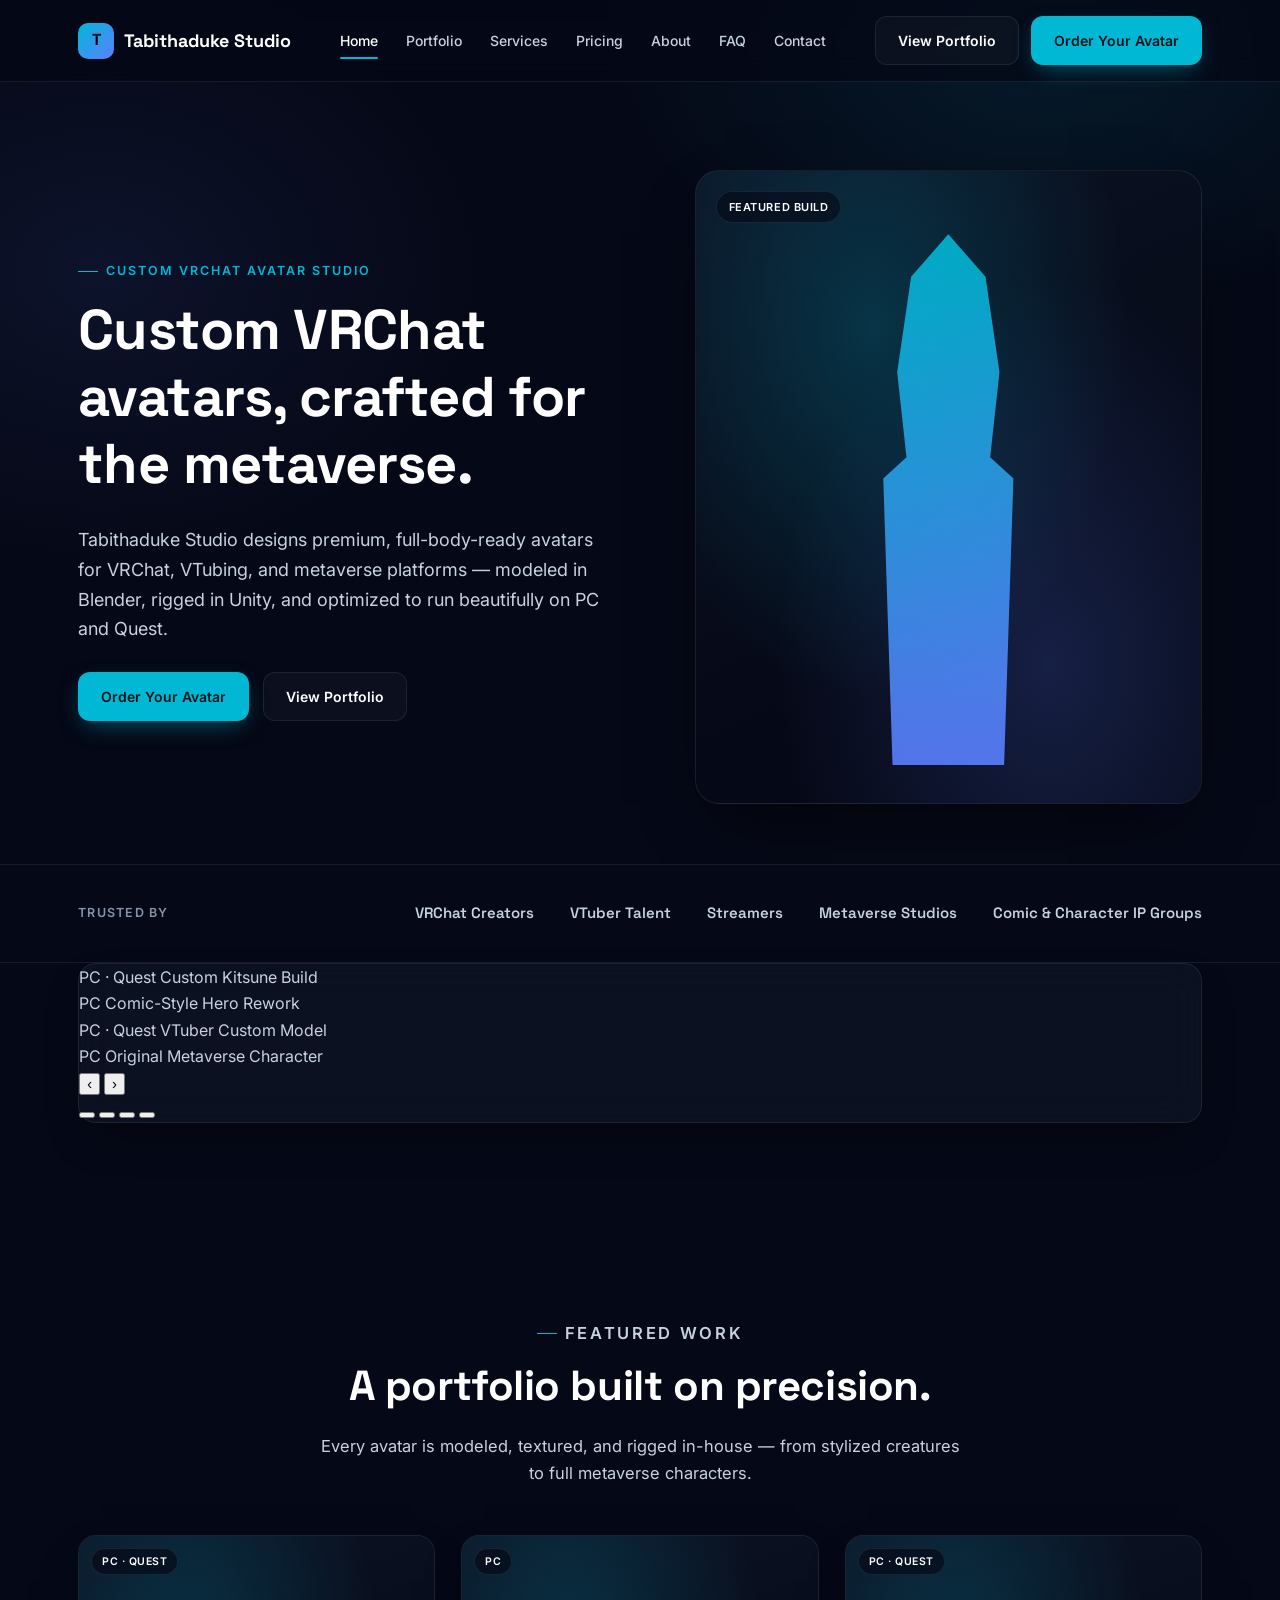
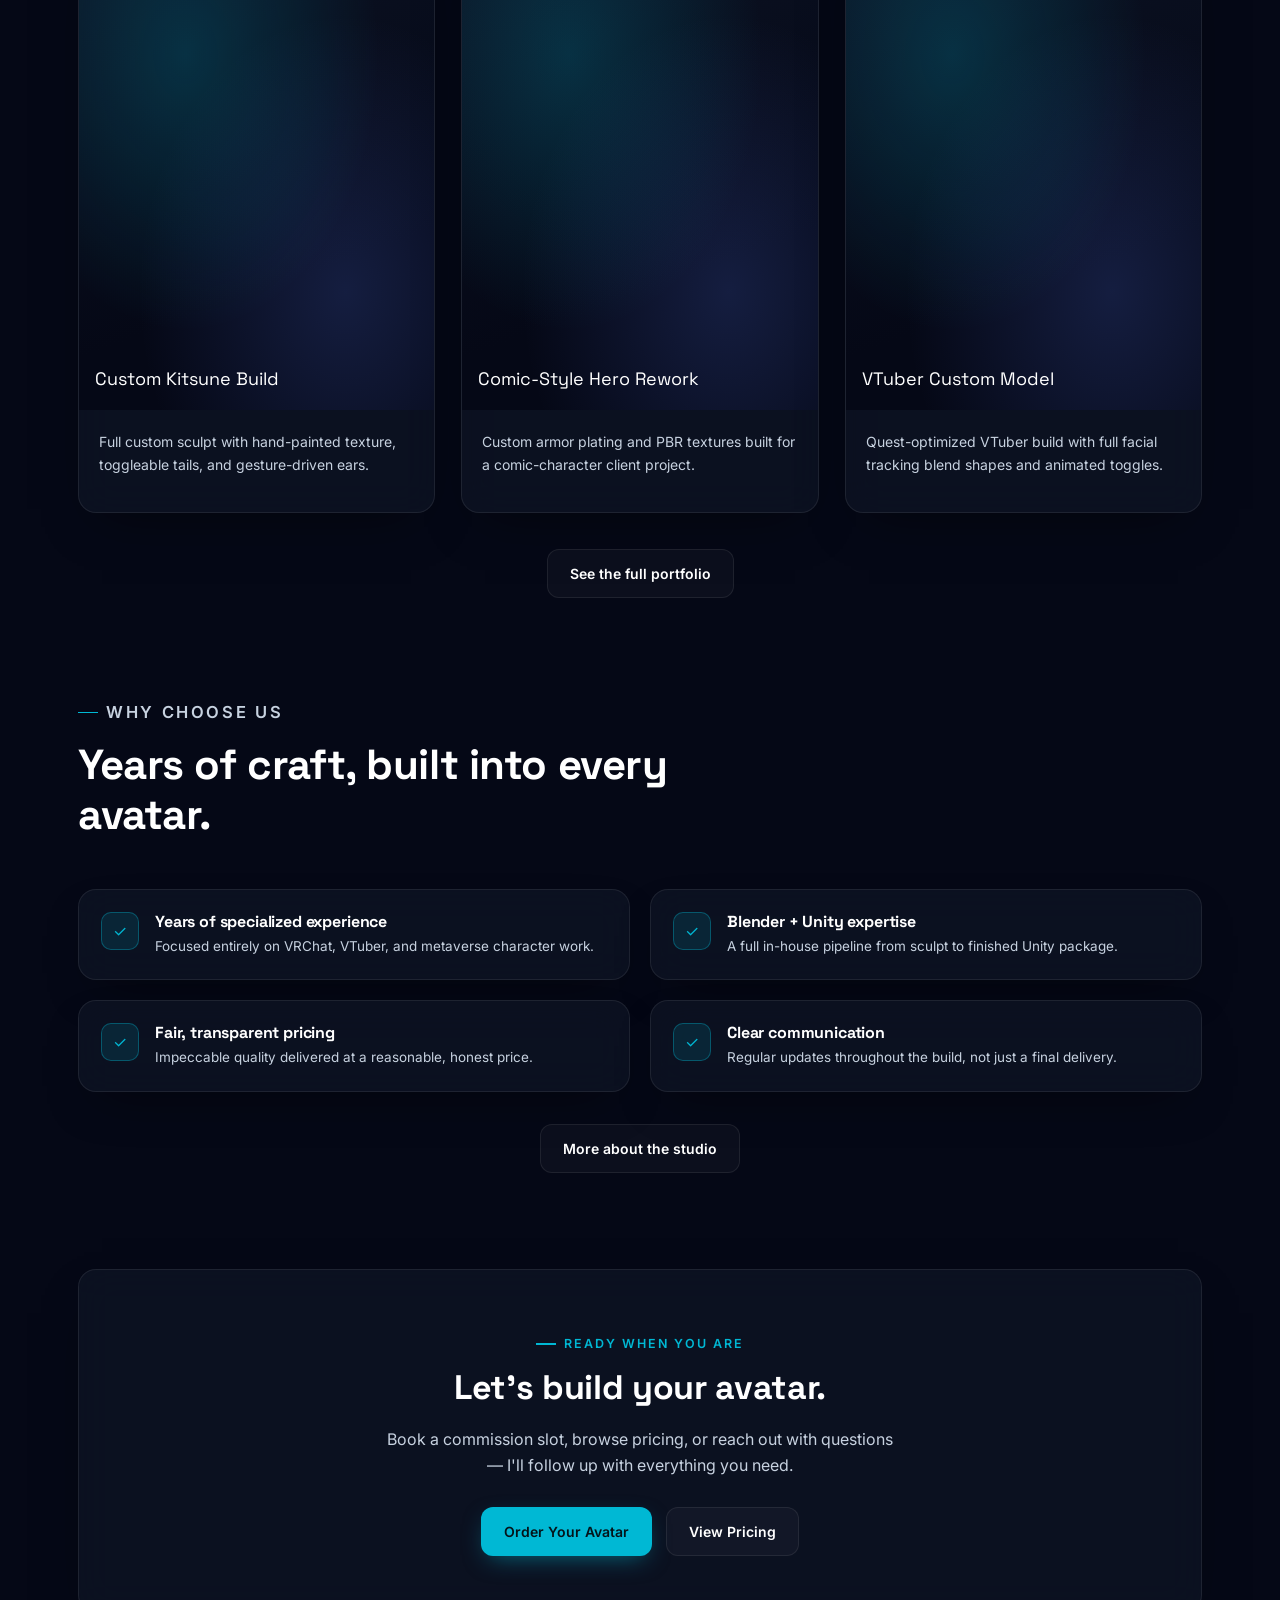
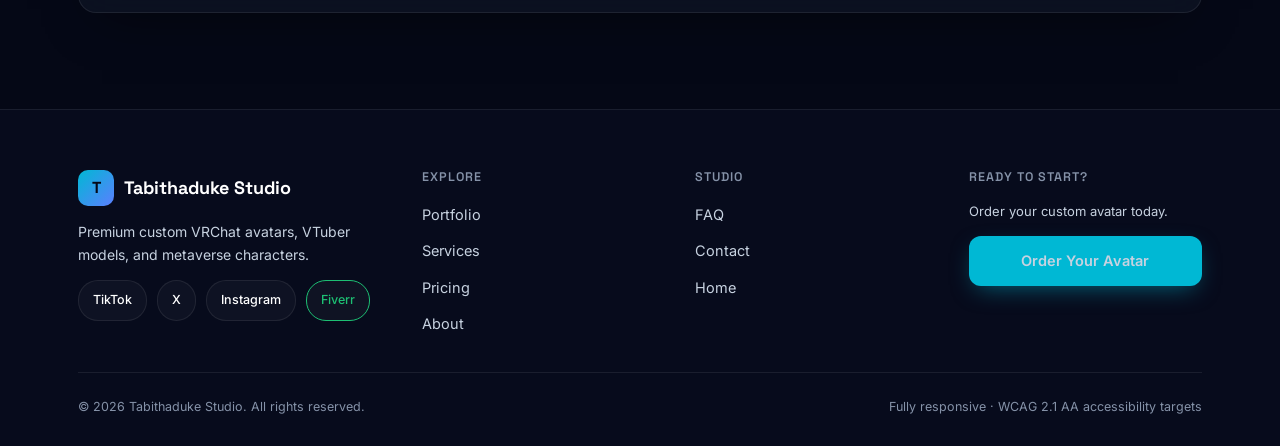
==== tabithaduke-studio/index.html @ b84f0de4 "Initial commit" ====
<!DOCTYPE html>
<html lang="en">
<head>
<meta charset="UTF-8">
<meta name="viewport" content="width=device-width, initial-scale=1.0">
<title>Tabithaduke Studio — Custom VRChat Avatar Design</title>
<meta name="description" content="Tabithaduke Studio designs premium custom VRChat avatars, VTuber models, and metaverse characters — modeled in Blender, rigged in Unity.">
<link rel="canonical" href="https://tabithaduke.example/index.html">
<meta property="og:title" content="Tabithaduke Studio — Custom VRChat Avatar Design">
<meta property="og:description" content="Premium custom VRChat avatars, VTuber models, and metaverse characters.">
<meta property="og:type" content="website">
<meta name="twitter:card" content="summary_large_image">

<link rel="icon" type="image/svg+xml" href="assets/favicon.svg">

<link rel="preconnect" href="https://fonts.googleapis.com">
<link rel="preconnect" href="https://fonts.gstatic.com" crossorigin>
<link href="https://fonts.googleapis.com/css2?family=Space+Grotesk:wght@500;600;700&family=Inter:wght@400;500;600;700&display=swap" rel="stylesheet">

<link rel="stylesheet" href="css/style.css">

<script type="application/ld+json">
{
  "@context": "https://schema.org",
  "@type": "Organization",
  "name": "Tabithaduke Studio",
  "description": "Premium custom VRChat avatar, VTuber, and metaverse character design studio.",
  "sameAs": [
    "https://www.tiktok.com/@duketabintha_vr",
    "https://www.x.com/@kayblisspro451",
    "https://www.instagram.com/@kaydkeira",
    "https://www.fiverr.com/maltindazee"
  ]
}
</script>
</head>
<body>

<a href="#main" class="skip-link">Skip to content</a>

<header class="site">
  <div class="nav-wrap">
    <a href="index.html" class="brand">
      <span class="logo-mark" aria-hidden="true">T</span>
      <span class="wordmark">Tabithaduke Studio</span>
    </a>
    <nav class="primary" aria-label="Primary" id="primaryNav">
      <a href="index.html" aria-current="page">Home</a>
      <a href="portfolio.html">Portfolio</a>
      <a href="services.html">Services</a>
      <a href="pricing.html">Pricing</a>
      <a href="about.html">About</a>
      <a href="faq.html">FAQ</a>
      <a href="contact.html">Contact</a>
    </nav>
    <div class="nav-right">
      <a class="btn btn-outline" href="portfolio.html">View Portfolio</a>
      <a class="btn btn-primary" href="contact.html">Order Your Avatar</a>
      <button class="menu-toggle" id="menuToggle" aria-label="Open menu" aria-expanded="false" aria-controls="primaryNav">☰</button>
    </div>
  </div>
</header>

<main id="main">

  <!-- ============ HERO ============ -->
  <section class="hero">
    <div class="container hero-grid">
      <div>
        <p class="eyebrow">Custom VRChat Avatar Studio</p>
        <h1>Custom VRChat avatars, crafted for the metaverse.</h1>
        <p class="lede">Tabithaduke Studio designs premium, full-body-ready avatars for VRChat, VTubing, and metaverse platforms — modeled in Blender, rigged in Unity, and optimized to run beautifully on PC and Quest.</p>
        <div class="hero-actions">
          <a class="btn btn-primary" href="contact.html">Order Your Avatar</a>
          <a class="btn btn-outline" href="portfolio.html">View Portfolio</a>
        </div>
      </div>
      <div class="showcase">
        <div class="showcase-card">
          <span class="showcase-badge">Featured Build</span>
          <div class="avatar-silhouette"></div>
        </div>
      </div>
    </div>
  </section>

  <!-- ============ TRUSTED BY ============ -->
  <section class="trusted">
    <div class="container trusted-inner">
      <span class="trusted-label">Trusted by</span>
      <div class="trusted-items">
        <span class="trusted-item">VRChat Creators</span>
        <span class="trusted-item">VTuber Talent</span>
        <span class="trusted-item">Streamers</span>
        <span class="trusted-item">Metaverse Studios</span>
        <span class="trusted-item">Comic &amp; Character IP Groups</span>
      </div>
    </div>
  </section>

  <!-- ============ AVATAR SHOWCASE CAROUSEL ============ -->
  <!-- Replace each .banner-visual's inner content (or set a background-image via CSS)
       with your real avatar renders. Add/remove slides in groups of: one .banner-slide
       + one matching dot button, and update data-total-slides accordingly. -->
  <section class="section no-top">
    <div class="container">
      <div class="banner-carousel glass" id="heroCarousel" data-total-slides="4" aria-roledescription="carousel" aria-label="Avatar showcase" tabindex="0">
        <div class="banner-track" id="carouselTrack">
          <div class="banner-slide is-active" data-slide="0">
            <div class="banner-visual">
              <span class="banner-silhouette s1"></span>
              <span class="tag banner-tag">PC · Quest</span>
              <span class="name banner-caption">Custom Kitsune Build</span>
            </div>
          </div>
          <div class="banner-slide" data-slide="1">
            <div class="banner-visual">
              <span class="banner-silhouette s2"></span>
              <span class="tag banner-tag">PC</span>
              <span class="name banner-caption">Comic-Style Hero Rework</span>
            </div>
          </div>
          <div class="banner-slide" data-slide="2">
            <div class="banner-visual">
              <span class="banner-silhouette s3"></span>
              <span class="tag banner-tag">PC · Quest</span>
              <span class="name banner-caption">VTuber Custom Model</span>
            </div>
          </div>
          <div class="banner-slide" data-slide="3">
            <div class="banner-visual">
              <span class="banner-silhouette s4"></span>
              <span class="tag banner-tag">PC</span>
              <span class="name banner-caption">Original Metaverse Character</span>
            </div>
          </div>
        </div>
        <button class="carousel-arrow prev" id="carouselPrev" type="button" aria-label="Previous avatar">‹</button>
        <button class="carousel-arrow next" id="carouselNext" type="button" aria-label="Next avatar">›</button>
        <div class="carousel-dots" id="carouselDots" role="tablist" aria-label="Choose a slide to view">
          <button class="carousel-dot is-active" role="tab" aria-selected="true" aria-label="Slide 1" data-goto="0" type="button"></button>
          <button class="carousel-dot" role="tab" aria-selected="false" aria-label="Slide 2" data-goto="1" type="button"></button>
          <button class="carousel-dot" role="tab" aria-selected="false" aria-label="Slide 3" data-goto="2" type="button"></button>
          <button class="carousel-dot" role="tab" aria-selected="false" aria-label="Slide 4" data-goto="3" type="button"></button>
        </div>
      </div>
    </div>
  </section>

  <!-- ============ PORTFOLIO PREVIEW ============ -->
  <section class="section" id="portfolio-preview">
    <div class="container">
      <div class="section-head">
        <p class="eyebrow center">Featured Work</p>
        <h2>A portfolio built on precision.</h2>
        <p>Every avatar is modeled, textured, and rigged in-house — from stylized creatures to full metaverse characters.</p>
      </div>
      <div class="grid-3">
        <article class="avatar-card glass">
          <div class="avatar-cover"><span class="tag">PC · Quest</span><span class="name">Custom Kitsune Build</span></div>
          <div class="avatar-body">
            <p>Full custom sculpt with hand-painted texture, toggleable tails, and gesture-driven ears.</p>
          </div>
        </article>
        <article class="avatar-card glass">
          <div class="avatar-cover"><span class="tag">PC</span><span class="name">Comic-Style Hero Rework</span></div>
          <div class="avatar-body">
            <p>Custom armor plating and PBR textures built for a comic-character client project.</p>
          </div>
        </article>
        <article class="avatar-card glass">
          <div class="avatar-cover"><span class="tag">PC · Quest</span><span class="name">VTuber Custom Model</span></div>
          <div class="avatar-body">
            <p>Quest-optimized VTuber build with full facial tracking blend shapes and animated toggles.</p>
          </div>
        </article>
      </div>
      <div style="text-align:center;margin-top:36px">
        <a class="btn btn-outline" href="portfolio.html">See the full portfolio</a>
      </div>
    </div>
  </section>

  <!-- ============ WHY CHOOSE US (summary) ============ -->
  <section class="section no-top">
    <div class="container">
      <div class="section-head left">
        <p class="eyebrow">Why Choose Us</p>
        <h2>Years of craft, built into every avatar.</h2>
      </div>
      <div class="why-grid">
        <div class="why-item glass"><div class="why-icon">✓</div><div><h4>Years of specialized experience</h4><p>Focused entirely on VRChat, VTuber, and metaverse character work.</p></div></div>
        <div class="why-item glass"><div class="why-icon">✓</div><div><h4>Blender + Unity expertise</h4><p>A full in-house pipeline from sculpt to finished Unity package.</p></div></div>
        <div class="why-item glass"><div class="why-icon">✓</div><div><h4>Fair, transparent pricing</h4><p>Impeccable quality delivered at a reasonable, honest price.</p></div></div>
        <div class="why-item glass"><div class="why-icon">✓</div><div><h4>Clear communication</h4><p>Regular updates throughout the build, not just a final delivery.</p></div></div>
      </div>
      <div style="text-align:center;margin-top:32px">
        <a class="btn btn-outline" href="about.html">More about the studio</a>
      </div>
    </div>
  </section>

  <!-- ============ CTA BANNER ============ -->
  <section class="section no-top">
    <div class="container">
      <div class="glass cta-banner">
        <p class="eyebrow center">Ready When You Are</p>
        <h2>Let's build your avatar.</h2>
        <p style="max-width:52ch;margin:0 auto 24px">Book a commission slot, browse pricing, or reach out with questions — I'll follow up with everything you need.</p>
        <div class="hero-actions">
          <a class="btn btn-primary" href="contact.html">Order Your Avatar</a>
          <a class="btn btn-outline" href="pricing.html">View Pricing</a>
        </div>
      </div>
    </div>
  </section>

</main>

<!-- ============ FOOTER ============ -->
<footer class="site">
  <div class="container">
    <div class="footer-grid">
      <div>
        <div class="brand footer-brand">
          <span class="logo-mark" aria-hidden="true">T</span>
          <span class="wordmark">Tabithaduke Studio</span>
        </div>
        <p class="footer-desc">Premium custom VRChat avatars, VTuber models, and metaverse characters.</p>
        <div class="social-row" aria-label="Social media and platforms">
          <a href="https://www.tiktok.com/@duketabintha_vr" target="_blank" rel="noopener">TikTok</a>
          <a href="https://www.x.com/@kayblisspro451" target="_blank" rel="noopener">X</a>
          <a href="https://www.instagram.com/@kaydkeira" target="_blank" rel="noopener">Instagram</a>
          <a href="https://www.fiverr.com/maltindazee" target="_blank" rel="noopener" class="fiverr-link">Fiverr</a>
        </div>
      </div>
      <div>
        <h4>Explore</h4>
        <ul>
          <li><a href="portfolio.html">Portfolio</a></li>
          <li><a href="services.html">Services</a></li>
          <li><a href="pricing.html">Pricing</a></li>
          <li><a href="about.html">About</a></li>
        </ul>
      </div>
      <div>
        <h4>Studio</h4>
        <ul>
          <li><a href="faq.html">FAQ</a></li>
          <li><a href="contact.html">Contact</a></li>
          <li><a href="index.html">Home</a></li>
        </ul>
      </div>
      <div>
        <h4>Ready to start?</h4>
        <p class="footer-cta-desc">Order your custom avatar today.</p>
        <a class="btn btn-primary btn-block" href="contact.html">Order Your Avatar</a>
      </div>
    </div>
    <div class="footer-bottom">
      <span>© 2026 Tabithaduke Studio. All rights reserved.</span>
      <span>Fully responsive · WCAG 2.1 AA accessibility targets</span>
    </div>
  </div>
</footer>

<script src="js/main.js" defer></script>
</body>
</html>
---- tabithaduke-studio/css/style.css ----
/* ============================================================
   TABITHADUKE STUDIO — SHARED STYLESHEET
   Loaded by every page: index.html, portfolio.html, services.html,
   pricing.html, about.html, faq.html, contact.html
   ------------------------------------------------------------
   Token system
   Color:  bg #050816 · card #111827 · white #FFFFFF · text2 #C7D2E0
           accent (cyan) #00B8D4 · accent2 (electric blue) #5B7FFF
   Type:   display = Space Grotesk · body = Inter
   Signature: subtle glassmorphism cards + soft dual-tone glow
   ============================================================ */

/* ---------- 1. Reset ---------- */
*, *::before, *::after { box-sizing: border-box; }
html { scroll-behavior: smooth; }
body { margin: 0; }
img, svg { max-width: 100%; display: block; }
a { color: inherit; text-decoration: none; }
button { font-family: inherit; cursor: pointer; }
ul { margin: 0; }

/* ---------- 2. Design tokens ---------- */
:root {
  --bg: #050816;
  --bg-soft: #070B1C;
  --card: #111827;
  --card-brd: rgba(255, 255, 255, 0.08);
  --white: #FFFFFF;
  --text2: #C7D2E0;
  --muted: #8592A8;
  --accent: #00B8D4;
  --accent2: #5B7FFF;
  --radius: 18px;
  --font-display: 'Space Grotesk', sans-serif;
  --font-body: 'Inter', sans-serif;
  --max: 1180px;
}

/* ---------- 3. Base typography ---------- */
body {
  background: var(--bg);
  color: var(--text2);
  font-family: var(--font-body);
  font-size: 16px;
  line-height: 1.65;
  -webkit-font-smoothing: antialiased;
  background-image:
    radial-gradient(700px 420px at 82% 6%, rgba(0, 184, 212, 0.10), transparent 65%),
    radial-gradient(600px 460px at 8% 30%, rgba(91, 127, 255, 0.09), transparent 65%);
  background-attachment: fixed;
}

h1, h2, h3, h4 {
  font-family: var(--font-display);
  font-weight: 700;
  color: var(--white);
  margin: 0 0 0.5em;
  line-height: 1.2;
  letter-spacing: -0.01em;
}

p { margin: 0 0 1em; color: var(--text2); }

.container { max-width: var(--max); margin: 0 auto; padding: 0 28px; }
.container.narrow { max-width: 820px; }

.eyebrow {
  font-family: var(--font-body);
  font-size: 12.5px;
  font-weight: 600;
  letter-spacing: 0.16em;
  text-transform: uppercase;
  color: var(--accent);
  display: inline-flex;
  align-items: center;
  gap: 8px;
  margin-bottom: 14px;
}
.eyebrow::before { content: ""; width: 20px; height: 1.5px; background: var(--accent); }
.eyebrow.center { justify-content: center; }

/* ---------- 4. Accessibility helpers ---------- */
.skip-link {
  position: absolute; left: -9999px; top: 0;
  background: var(--accent); color: var(--bg);
  padding: 10px 16px; z-index: 999; font-size: 14px; font-weight: 600;
}
.skip-link:focus { left: 12px; top: 12px; }
a:focus-visible, button:focus-visible, input:focus-visible,
textarea:focus-visible, select:focus-visible {
  outline: 2px solid var(--accent); outline-offset: 3px;
}

/* ---------- 5. Glass card base (signature element) ---------- */
.glass {
  background: rgba(17, 24, 39, 0.62);
  backdrop-filter: blur(18px);
  -webkit-backdrop-filter: blur(18px);
  border: 1px solid var(--card-brd);
  border-radius: var(--radius);
  box-shadow: 0 20px 50px -24px rgba(0, 0, 0, 0.6);
}

/* ---------- 6. Header / navigation ---------- */
header.site {
  position: sticky; top: 0; z-index: 100;
  background: rgba(5, 8, 22, 0.72);
  backdrop-filter: blur(14px);
  border-bottom: 1px solid var(--card-brd);
}
.nav-wrap {
  display: flex; align-items: center; justify-content: space-between;
  padding: 16px 28px; max-width: var(--max); margin: 0 auto; gap: 20px;
}
.brand { display: flex; align-items: center; gap: 10px; }
.logo-mark {
  width: 36px; height: 36px; border-radius: 10px;
  background: linear-gradient(135deg, var(--accent), var(--accent2));
  display: flex; align-items: center; justify-content: center;
  font-family: var(--font-display); font-weight: 700; color: var(--bg);
  flex-shrink: 0;
}
/* Replace .logo-mark contents with <img src="assets/logo.png" alt="Tabithaduke Studio logo">
   once your final logo file is ready. */
.wordmark {
  font-family: var(--font-display); font-size: 18px; font-weight: 700;
  color: var(--white); white-space: nowrap;
}
nav.primary { display: flex; align-items: center; gap: 4px; }
nav.primary a {
  font-size: 14px; font-weight: 500; color: var(--text2);
  padding: 9px 12px; border-radius: 8px; transition: color 0.15s ease;
  position: relative;
}
nav.primary a:hover { color: var(--white); }
nav.primary a[aria-current="page"] { color: var(--white); }
nav.primary a[aria-current="page"]::after {
  content: ""; position: absolute; left: 12px; right: 12px; bottom: 2px;
  height: 2px; background: var(--accent); border-radius: 2px;
}
.nav-right { display: flex; align-items: center; gap: 12px; }

/* ---------- 7. Buttons ---------- */
.btn {
  display: inline-flex; align-items: center; justify-content: center; gap: 8px;
  font-size: 14px; font-weight: 600; padding: 12px 22px; border-radius: 12px;
  border: 1px solid transparent;
  transition: transform 0.15s ease, background 0.2s ease, box-shadow 0.2s ease;
  white-space: nowrap;
}
.btn:hover { transform: translateY(-1px); }
.btn-block { width: 100%; }
.btn-primary { background: var(--accent); color: #04141A; box-shadow: 0 8px 24px -8px rgba(0, 184, 212, 0.55); }
.btn-primary:hover { background: var(--accent2); box-shadow: 0 8px 26px -6px rgba(91, 127, 255, 0.6); }
.btn-outline { border-color: var(--card-brd); color: var(--white); background: rgba(255, 255, 255, 0.03); }
.btn-outline:hover { border-color: var(--accent); color: var(--accent); }
.btn-fiverr { background: #1DBF73; color: #04120B; font-weight: 700; }
.btn-fiverr:hover { opacity: 0.9; }
.menu-toggle {
  display: none; background: rgba(255, 255, 255, 0.04); border: 1px solid var(--card-brd);
  padding: 9px 12px; border-radius: 10px; color: var(--white);
}

/* ---------- 8. Hero (home page only) ---------- */
.hero { padding: 88px 0 60px; position: relative; overflow: hidden; }
.hero-grid { display: grid; grid-template-columns: 1.05fr 0.95fr; gap: 56px; align-items: center; }
.hero h1 { font-size: clamp(34px, 4.6vw, 56px); }
.hero .lede { font-size: 18px; color: var(--text2); max-width: 48ch; }
.hero-actions { display: flex; gap: 14px; margin-top: 28px; flex-wrap: wrap; }

.showcase { position: relative; aspect-ratio: 4 / 5; border-radius: 24px; }
.showcase::before {
  content: ""; position: absolute; inset: -40px; z-index: 0;
  background:
    radial-gradient(closest-side, rgba(0, 184, 212, 0.28), transparent 70%),
    radial-gradient(closest-side at 70% 80%, rgba(91, 127, 255, 0.26), transparent 70%);
  filter: blur(6px);
}
.showcase-card {
  position: relative; z-index: 1; height: 100%; border-radius: 24px; overflow: hidden;
  background: linear-gradient(155deg, #0C1324, #050816 70%);
  border: 1px solid var(--card-brd); box-shadow: 0 30px 70px -30px rgba(0, 0, 0, 0.7);
}
.showcase-card::after {
  content: ""; position: absolute; inset: 0;
  background:
    radial-gradient(ellipse at 35% 25%, rgba(0, 184, 212, 0.22), transparent 55%),
    radial-gradient(ellipse at 70% 78%, rgba(91, 127, 255, 0.2), transparent 55%);
}
.avatar-silhouette {
  position: absolute; left: 50%; bottom: 6%; top: 10%; width: 46%; transform: translateX(-50%);
  background: linear-gradient(180deg, var(--accent), var(--accent2));
  clip-path: polygon(50% 0%, 66% 8%, 72% 26%, 68% 42%, 78% 46%, 74% 100%, 26% 100%, 22% 46%, 32% 42%, 28% 26%, 34% 8%);
  opacity: 0.9;
}
.showcase-badge {
  position: absolute; top: 20px; left: 20px; z-index: 2;
  font-size: 11px; font-weight: 600; letter-spacing: 0.05em; text-transform: uppercase;
  color: var(--white); background: rgba(5, 8, 22, 0.6); border: 1px solid var(--card-brd);
  padding: 6px 12px; border-radius: 20px;
}

/* ---------- 9. Page banner (every inner page) ---------- */
.page-banner { padding: 64px 0 48px; text-align: center; position: relative; overflow: hidden; }
.page-banner::before {
  content: ""; position: absolute; inset: 0; z-index: -1;
  background:
    radial-gradient(500px 300px at 15% 0%, rgba(0, 184, 212, 0.12), transparent 65%),
    radial-gradient(500px 300px at 85% 0%, rgba(91, 127, 255, 0.1), transparent 65%);
}
.page-banner h1 { font-size: clamp(30px, 4vw, 46px); }
.page-banner p { font-size: 16.5px; max-width: 56ch; margin: 0 auto; }
.breadcrumb { font-size: 13px; color: var(--muted); margin-bottom: 16px; }
.breadcrumb a { color: var(--accent); }
.breadcrumb a:hover { text-decoration: underline; }

/* ---------- 10. Trusted-by strip ---------- */
.trusted { padding: 36px 0; border-top: 1px solid var(--card-brd); border-bottom: 1px solid var(--card-brd); }
.trusted-inner { display: flex; align-items: center; gap: 40px; flex-wrap: wrap; justify-content: space-between; }
.trusted-label { font-size: 12.5px; font-weight: 600; letter-spacing: 0.1em; text-transform: uppercase; color: var(--muted); white-space: nowrap; }
.trusted-items { display: flex; gap: 36px; flex-wrap: wrap; }
.trusted-item { font-family: var(--font-display); font-size: 15px; font-weight: 600; color: var(--text2); white-space: nowrap; }

/* ---------- 11. Section shell ---------- */
.section { padding: 96px 0; }
.section.no-top { padding-top: 0; }
.section.tight { padding: 64px 0; }
.section-head { max-width: 640px; margin: 0 auto 48px; text-align: center; }
.section-head.left { margin: 0 0 48px; text-align: left; }
.section-head h2 { font-size: clamp(28px, 3.6vw, 42px); }
.section-head p { font-size: 16.5px; color: var(--text2); }

/* ---------- 12. Grid layouts ---------- */
.grid-3 { display: grid; grid-template-columns: repeat(3, 1fr); gap: 26px; }
.grid-2 { display: grid; grid-template-columns: 1fr 1fr; gap: 26px; }
.grid-4 { display: grid; grid-template-columns: repeat(4, 1fr); gap: 22px; }

/* ---------- 13. Portfolio cards ---------- */
.avatar-card { overflow: hidden; transition: transform 0.25s ease, box-shadow 0.25s ease; }
.avatar-card:hover { transform: translateY(-6px); box-shadow: 0 30px 60px -24px rgba(0, 184, 212, 0.18); }
.avatar-cover { aspect-ratio: 3 / 4; position: relative; background: linear-gradient(160deg, #0C1324, #050816 70%); overflow: hidden; }
.avatar-cover::before {
  content: ""; position: absolute; inset: 0;
  background:
    radial-gradient(ellipse at 30% 25%, rgba(0, 184, 212, 0.2), transparent 55%),
    radial-gradient(ellipse at 75% 75%, rgba(91, 127, 255, 0.18), transparent 55%);
}
.avatar-cover .tag {
  position: absolute; top: 12px; left: 12px; font-size: 10.5px; font-weight: 600;
  letter-spacing: 0.05em; text-transform: uppercase; background: rgba(5, 8, 22, 0.65);
  border: 1px solid var(--card-brd); color: var(--white); padding: 4px 10px; border-radius: 20px; z-index: 2;
}
.avatar-cover .name {
  position: absolute; bottom: 16px; left: 16px; right: 16px; color: var(--white);
  font-family: var(--font-display); font-size: 18px; z-index: 2;
}
.avatar-body { padding: 20px 20px 22px; }
.avatar-body p { font-size: 14px; color: var(--text2); margin-bottom: 14px; }
.avatar-body .btn { width: 100%; }
.avatar-body .spec-line {
  display: flex; justify-content: space-between; font-size: 11.5px; color: var(--muted);
  text-transform: uppercase; letter-spacing: 0.04em; margin-bottom: 10px;
}

/* ---------- 14. Services ---------- */
.service-card { padding: 30px 26px; }
.service-icon {
  width: 44px; height: 44px; border-radius: 12px;
  background: linear-gradient(135deg, var(--accent), var(--accent2));
  margin-bottom: 18px; display: flex; align-items: center; justify-content: center;
  color: var(--bg); font-weight: 700; font-family: var(--font-display);
}
.service-card h3 { font-size: 18px; }
.service-card p { font-size: 14.5px; }

/* ---------- 15. Why choose us ---------- */
.why-grid { display: grid; grid-template-columns: repeat(2, 1fr); gap: 20px; }
.why-item { display: flex; gap: 16px; padding: 22px; }
.why-icon {
  width: 38px; height: 38px; border-radius: 10px; background: rgba(0, 184, 212, 0.12);
  border: 1px solid rgba(0, 184, 212, 0.35); display: flex; align-items: center; justify-content: center;
  color: var(--accent); flex-shrink: 0;
}
.why-item h4 { font-size: 16px; margin-bottom: 4px; color: var(--white); }
.why-item p { font-size: 13.5px; margin: 0; }

/* ---------- 16. Process ---------- */
.process-grid { display: grid; grid-template-columns: repeat(4, 1fr); gap: 22px; position: relative; }
.process-step { padding: 28px 22px; text-align: left; position: relative; }
.process-num { font-family: var(--font-display); font-size: 34px; font-weight: 700; color: var(--accent); opacity: 0.85; margin-bottom: 10px; }
.process-step h3 { font-size: 16.5px; }
.process-step p { font-size: 13.5px; }

/* ---------- 17. Pricing ---------- */
.pricing-grid { display: grid; grid-template-columns: repeat(3, 1fr); gap: 24px; }
.price-card { padding: 34px 28px; display: flex; flex-direction: column; }
.price-card.featured {
  border-color: rgba(0, 184, 212, 0.5);
  box-shadow: 0 0 0 1px rgba(0, 184, 212, 0.3), 0 30px 60px -24px rgba(0, 184, 212, 0.25);
  position: relative;
}
.price-card.featured::before {
  content: "Most Popular"; position: absolute; top: -13px; left: 28px; background: var(--accent);
  color: #04141A; font-size: 11px; font-weight: 700; letter-spacing: 0.04em; text-transform: uppercase;
  padding: 5px 12px; border-radius: 20px;
}
.price-tier { font-size: 13px; font-weight: 600; letter-spacing: 0.08em; text-transform: uppercase; color: var(--accent); margin-bottom: 8px; }
.price-amount { font-family: var(--font-display); font-size: 38px; color: var(--white); margin-bottom: 6px; }
.price-amount span { font-size: 15px; color: var(--muted); font-family: var(--font-body); font-weight: 400; }
.price-desc { font-size: 14px; margin-bottom: 22px; }
.price-features { list-style: none; padding: 0; margin: 0 0 26px; display: flex; flex-direction: column; gap: 12px; flex: 1; }
.price-features li { font-size: 14px; color: var(--text2); display: flex; gap: 10px; align-items: flex-start; }
.price-features li::before { content: "✓"; color: var(--accent); font-weight: 700; flex-shrink: 0; }
.price-note { text-align: center; font-size: 13.5px; color: var(--muted); margin-top: 8px; }

/* ---------- 18. Testimonials ---------- */
.testimonial { padding: 28px 26px; margin: 0; }
.testimonial p { font-size: 15px; color: var(--white); font-style: normal; }
.t-attrib { display: flex; align-items: center; gap: 10px; margin-top: 16px; }
.t-avatar { width: 36px; height: 36px; border-radius: 50%; background: linear-gradient(135deg, var(--accent), var(--accent2)); flex-shrink: 0; }
.t-name { font-size: 13.5px; font-weight: 600; color: var(--white); }
.t-role { font-size: 12px; color: var(--muted); }

/* ---------- 19. FAQ accordion ---------- */
.faq-list { padding: 8px 26px; }
.faq-item { border-bottom: 1px solid var(--card-brd); }
.faq-item:last-child { border-bottom: none; }
.faq-q {
  width: 100%; text-align: left; background: none; border: none; padding: 22px 4px;
  display: flex; justify-content: space-between; align-items: center;
  font-family: var(--font-display); font-size: 16px; color: var(--white); font-weight: 600;
}
.faq-icon { font-size: 20px; color: var(--accent); transition: transform 0.25s ease; flex-shrink: 0; margin-left: 16px; }
.faq-item.open .faq-icon { transform: rotate(45deg); }
.faq-a { max-height: 0; overflow: hidden; transition: max-height 0.3s ease; }
.faq-item.open .faq-a { max-height: 260px; }
.faq-a p { padding: 0 4px 22px; font-size: 14.5px; }

/* ---------- 20. Contact ---------- */
.contact-grid { display: grid; grid-template-columns: 1fr 1fr; gap: 56px; align-items: start; }
.contact-form { padding: 34px; }
.h-sm { font-size: 26px; }
.contact-lede { font-size: 14.5px; margin-bottom: 22px; }
.form-field { margin-bottom: 18px; }
.form-field label { display: block; font-size: 13px; font-weight: 600; color: var(--white); margin-bottom: 7px; }
.form-field input, .form-field textarea, .form-field select {
  width: 100%; padding: 13px 15px; border: 1px solid var(--card-brd); border-radius: 10px;
  background: rgba(255, 255, 255, 0.03); font-family: var(--font-body); font-size: 15px; color: var(--white);
}
.form-field input::placeholder, .form-field textarea::placeholder { color: var(--muted); }
.form-field textarea { resize: vertical; min-height: 120px; }
.honeypot { position: absolute; left: -9999px; }
.form-note { font-size: 13px; margin-top: 14px; color: var(--accent); display: none; }
.form-note.show { display: block; }
.contact-side { display: flex; flex-direction: column; gap: 20px; }
.contact-info-card { padding: 30px; }
.contact-info-row { display: flex; gap: 14px; align-items: flex-start; margin-bottom: 20px; }
.contact-info-row:last-child { margin-bottom: 0; }
.contact-info-row .ic {
  width: 36px; height: 36px; border-radius: 10px; background: rgba(0, 184, 212, 0.12);
  border: 1px solid rgba(0, 184, 212, 0.35); display: flex; align-items: center; justify-content: center;
  color: var(--accent); flex-shrink: 0; font-weight: 700;
}
.contact-info-row h4 { font-size: 14.5px; margin-bottom: 2px; color: var(--white); }
.contact-info-row p { font-size: 13.5px; margin: 0; }

/* ---------- 21. CTA banner (used at the bottom of inner pages) ---------- */
.cta-banner { padding: 56px 48px; text-align: center; }
.cta-banner h2 { font-size: clamp(24px, 3vw, 34px); }
.cta-banner .hero-actions { justify-content: center; }

/* ---------- 22. Footer ---------- */
footer.site { border-top: 1px solid var(--card-brd); padding: 60px 0 28px; background: var(--bg-soft); }
.footer-grid { display: grid; grid-template-columns: 1.3fr 1fr 1fr 1fr; gap: 40px; padding-bottom: 36px; border-bottom: 1px solid var(--card-brd); }
.footer-brand { margin-bottom: 14px; }
.footer-desc { font-size: 14px; max-width: 32ch; }
.footer-cta-desc { font-size: 13px; margin-bottom: 14px; }
.footer-grid h4 { font-size: 12.5px; font-weight: 600; letter-spacing: 0.08em; text-transform: uppercase; color: var(--muted); margin-bottom: 16px; }
.footer-grid ul { list-style: none; padding: 0; display: flex; flex-direction: column; gap: 10px; }
.footer-grid a { font-size: 14.5px; color: var(--text2); }
.footer-grid a:hover { color: var(--accent); }
.social-row { display: flex; gap: 10px; margin-top: 14px; flex-wrap: wrap; }
.social-row a { padding: 9px 14px; border: 1px solid var(--card-brd); border-radius: 20px; font-size: 12.5px; font-weight: 500; color: var(--white); background: rgba(255, 255, 255, 0.03); }
.social-row a:hover { border-color: var(--accent); color: var(--accent); }
.social-row a.fiverr-link { border-color: #1DBF73; color: #1DBF73; }
.footer-bottom { display: flex; justify-content: space-between; align-items: center; padding-top: 24px; flex-wrap: wrap; gap: 10px; font-size: 12.5px; color: var(--muted); }

/* ---------- 22b. Page header (interior pages: portfolio, services, pricing, about, faq, contact) ---------- */
.page-header { padding: 64px 0 20px; text-align: center; }
.page-header .eyebrow { justify-content: center; }
.page-header h1 { font-size: clamp(30px, 4.2vw, 48px); }
.page-header p { max-width: 60ch; margin: 0 auto; font-size: 16.5px; }

/* ---------- 22c. About page ---------- */
.about-grid { display: grid; grid-template-columns: 0.85fr 1.15fr; gap: 50px; align-items: start; }
.avatar-portrait {
  aspect-ratio: 4 / 5;
  border-radius: var(--radius);
  background: linear-gradient(160deg, #0C1324, #050816 70%);
  border: 1px solid var(--card-brd);
  position: relative;
  overflow: hidden;
}
.avatar-portrait::before {
  content: "";
  position: absolute;
  inset: 0;
  background:
    radial-gradient(ellipse at 40% 30%, rgba(0, 184, 212, 0.22), transparent 55%),
    radial-gradient(ellipse at 65% 75%, rgba(91, 127, 255, 0.2), transparent 55%);
}
.tool-row { display: flex; gap: 10px; flex-wrap: wrap; margin-top: 18px; }
.badge {
  font-size: 11px;
  font-weight: 600;
  letter-spacing: 0.04em;
  text-transform: uppercase;
  padding: 7px 12px;
  border-radius: 20px;
  border: 1px solid var(--card-brd);
  background: rgba(255, 255, 255, 0.03);
  color: var(--text2);
}
.timeline { margin-top: 30px; border-left: 1px solid var(--card-brd); padding-left: 24px; display: flex; flex-direction: column; gap: 22px; }
.timeline-item { position: relative; }
.timeline-item::before { content: ""; position: absolute; left: -29px; top: 6px; width: 9px; height: 9px; border-radius: 50%; background: var(--accent); }
.timeline-year { font-size: 12px; font-weight: 600; color: var(--accent); letter-spacing: 0.05em; text-transform: uppercase; }
.timeline-item h4 { font-size: 15px; margin: 4px 0 2px; color: var(--white); }
.timeline-item p { font-size: 13.5px; margin: 0; }

/* ---------- 23. Responsive breakpoints ---------- */
@media (max-width: 960px) {
  .hero-grid, .contact-grid, .about-grid { grid-template-columns: 1fr; }
  .grid-3, .grid-4, .pricing-grid, .process-grid { grid-template-columns: 1fr 1fr; }
  .why-grid { grid-template-columns: 1fr; }
  .footer-grid { grid-template-columns: 1fr 1fr; }
  nav.primary { display: none; }
  .menu-toggle { display: inline-flex; }
}
@media (max-width: 640px) {
  .grid-3, .grid-4, .pricing-grid, .process-grid, .grid-2 { grid-template-columns: 1fr; }
  .footer-grid { grid-template-columns: 1fr 1fr; }
  .trusted-inner { flex-direction: column; align-items: flex-start; }
  .cta-banner { padding: 40px 24px; }
}

/* ---------- 24. Reduced motion ---------- */
@media (prefers-reduced-motion: reduce) {
  * { animation-duration: 0.01ms !important; transition-duration: 0.01ms !important; scroll-behavior: auto !important; }
}
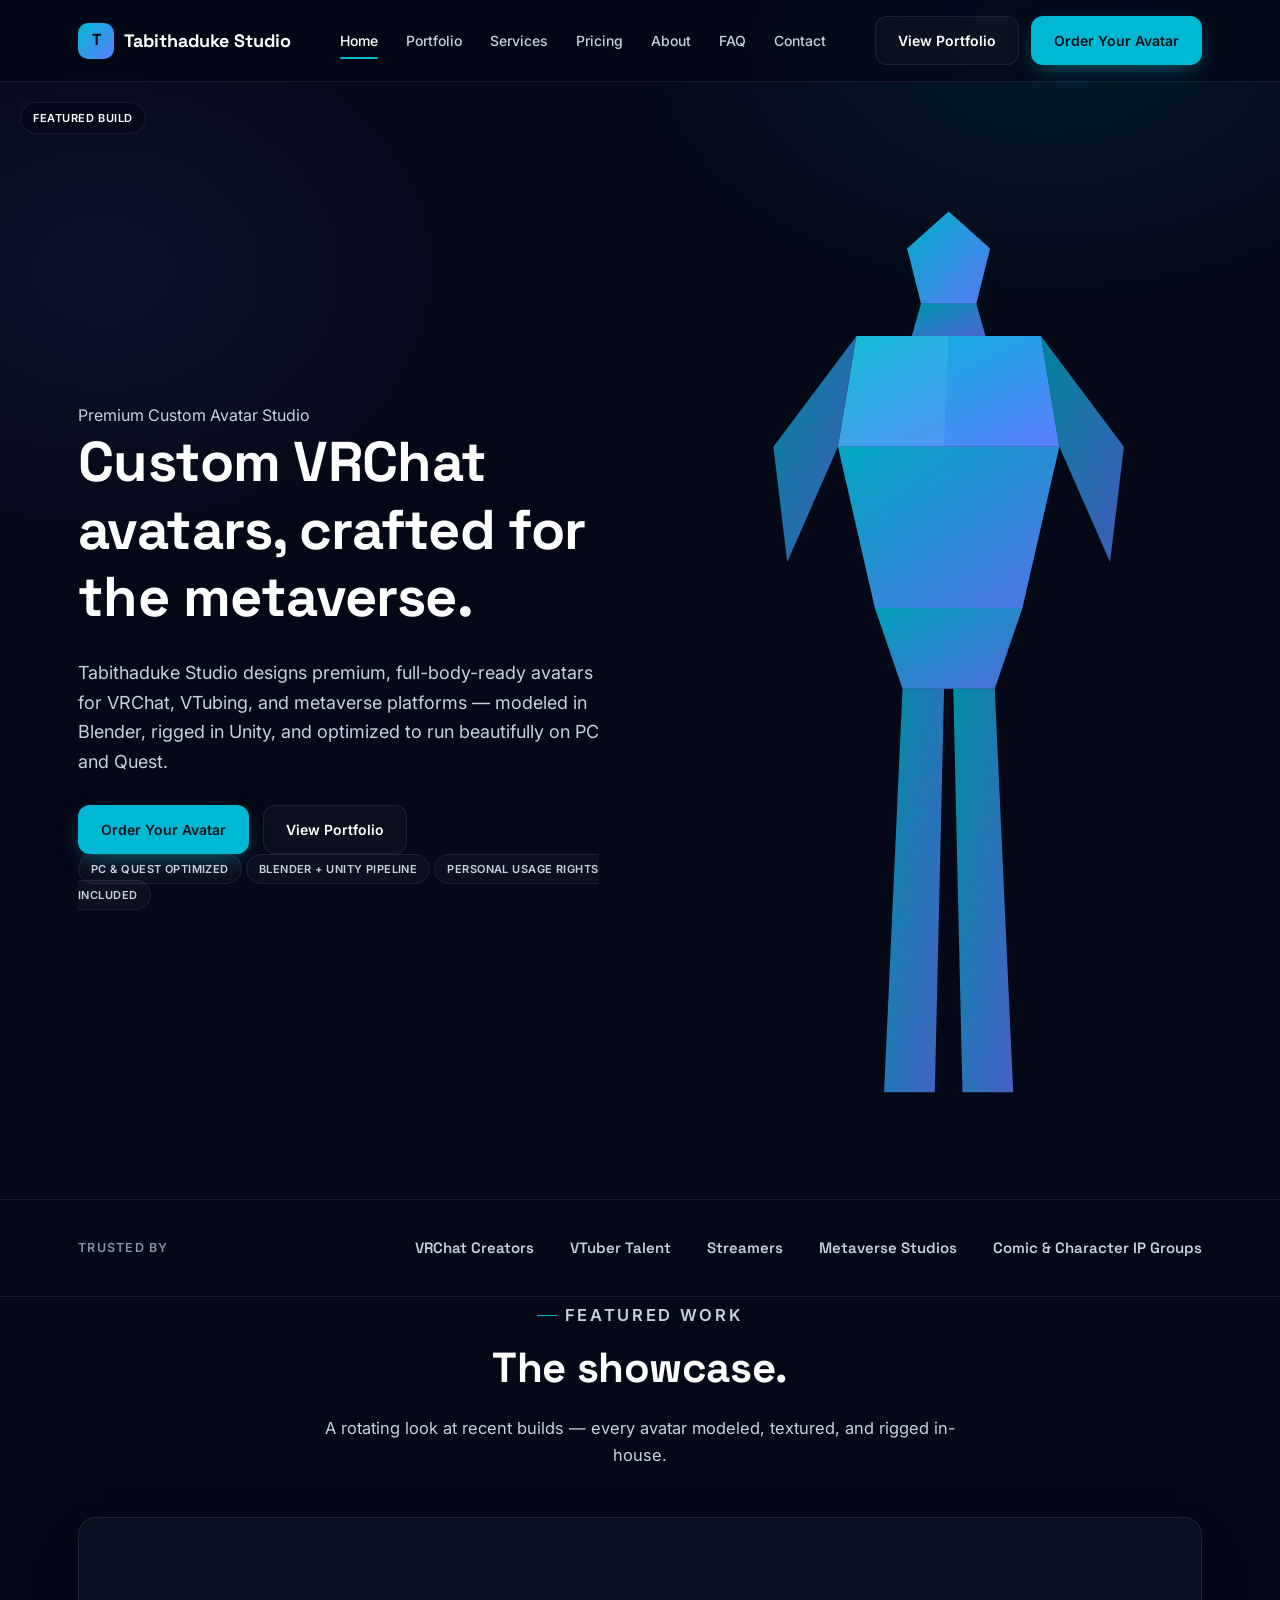
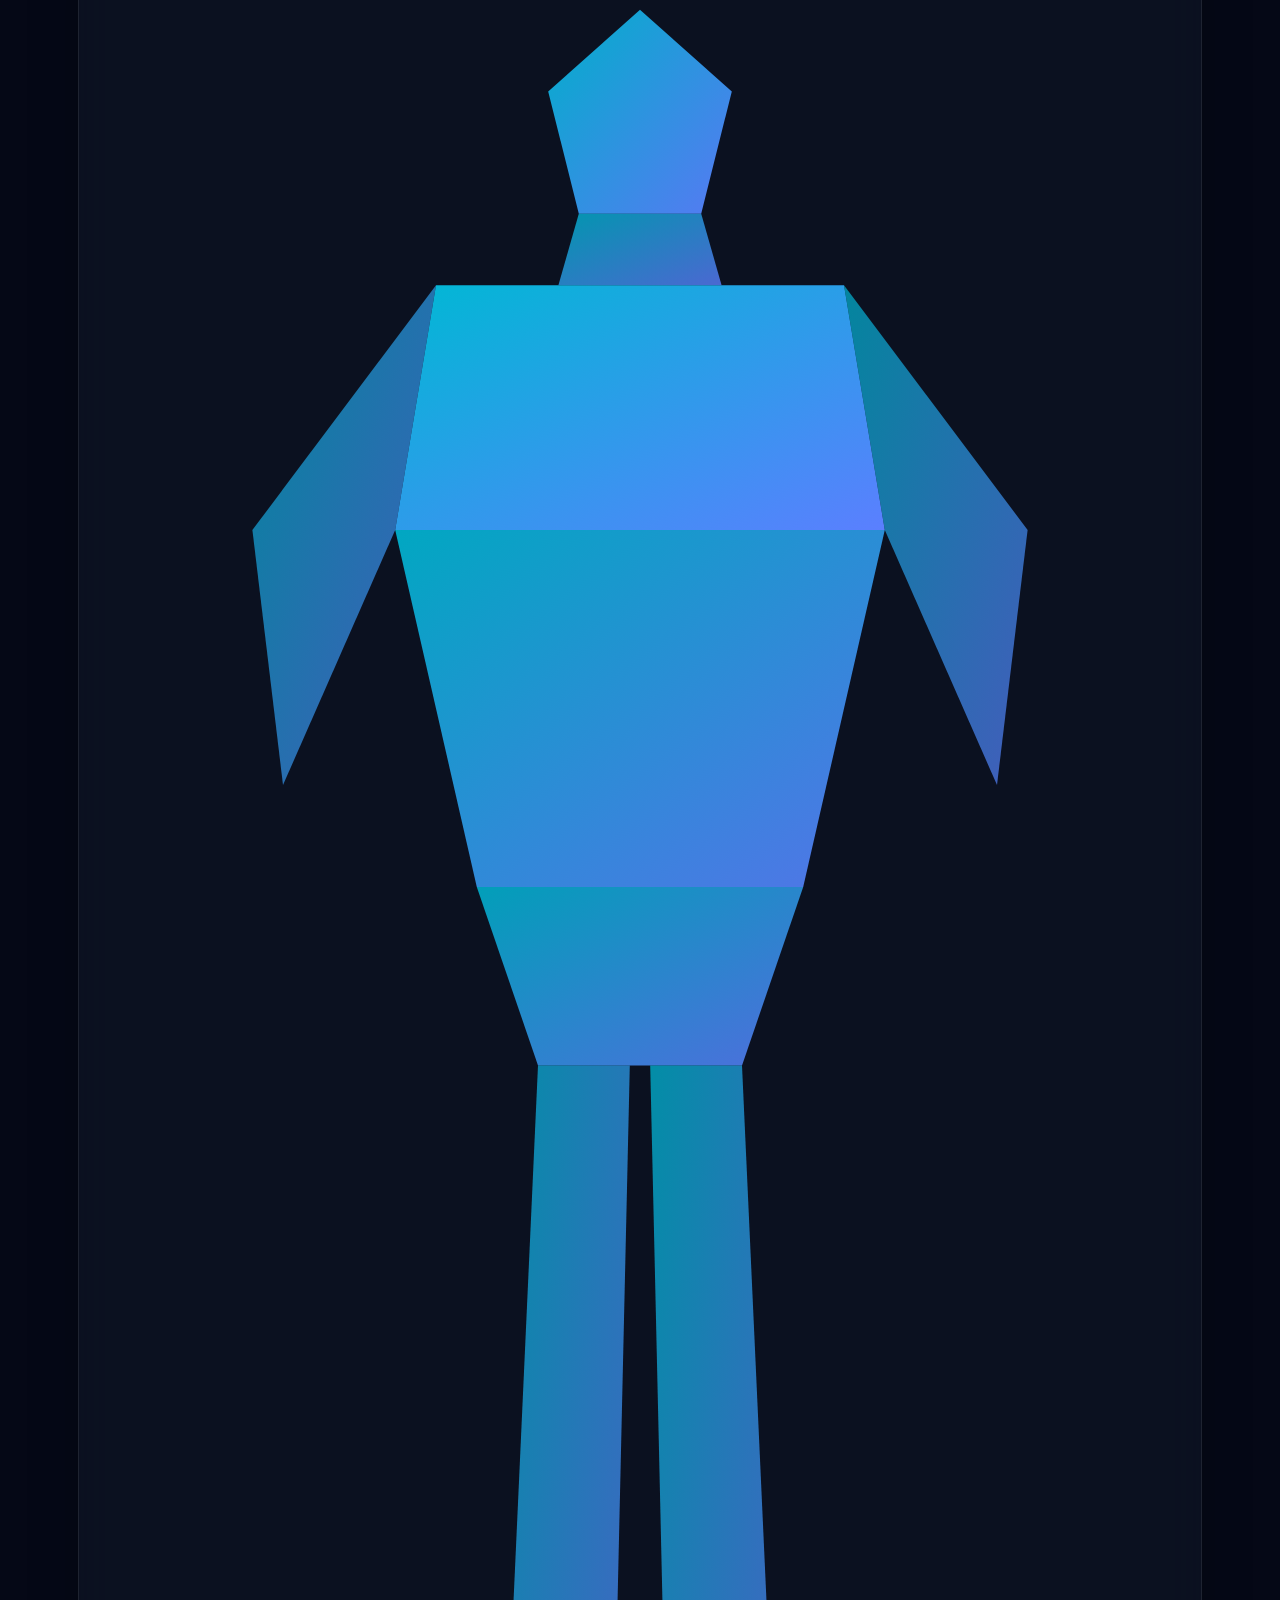
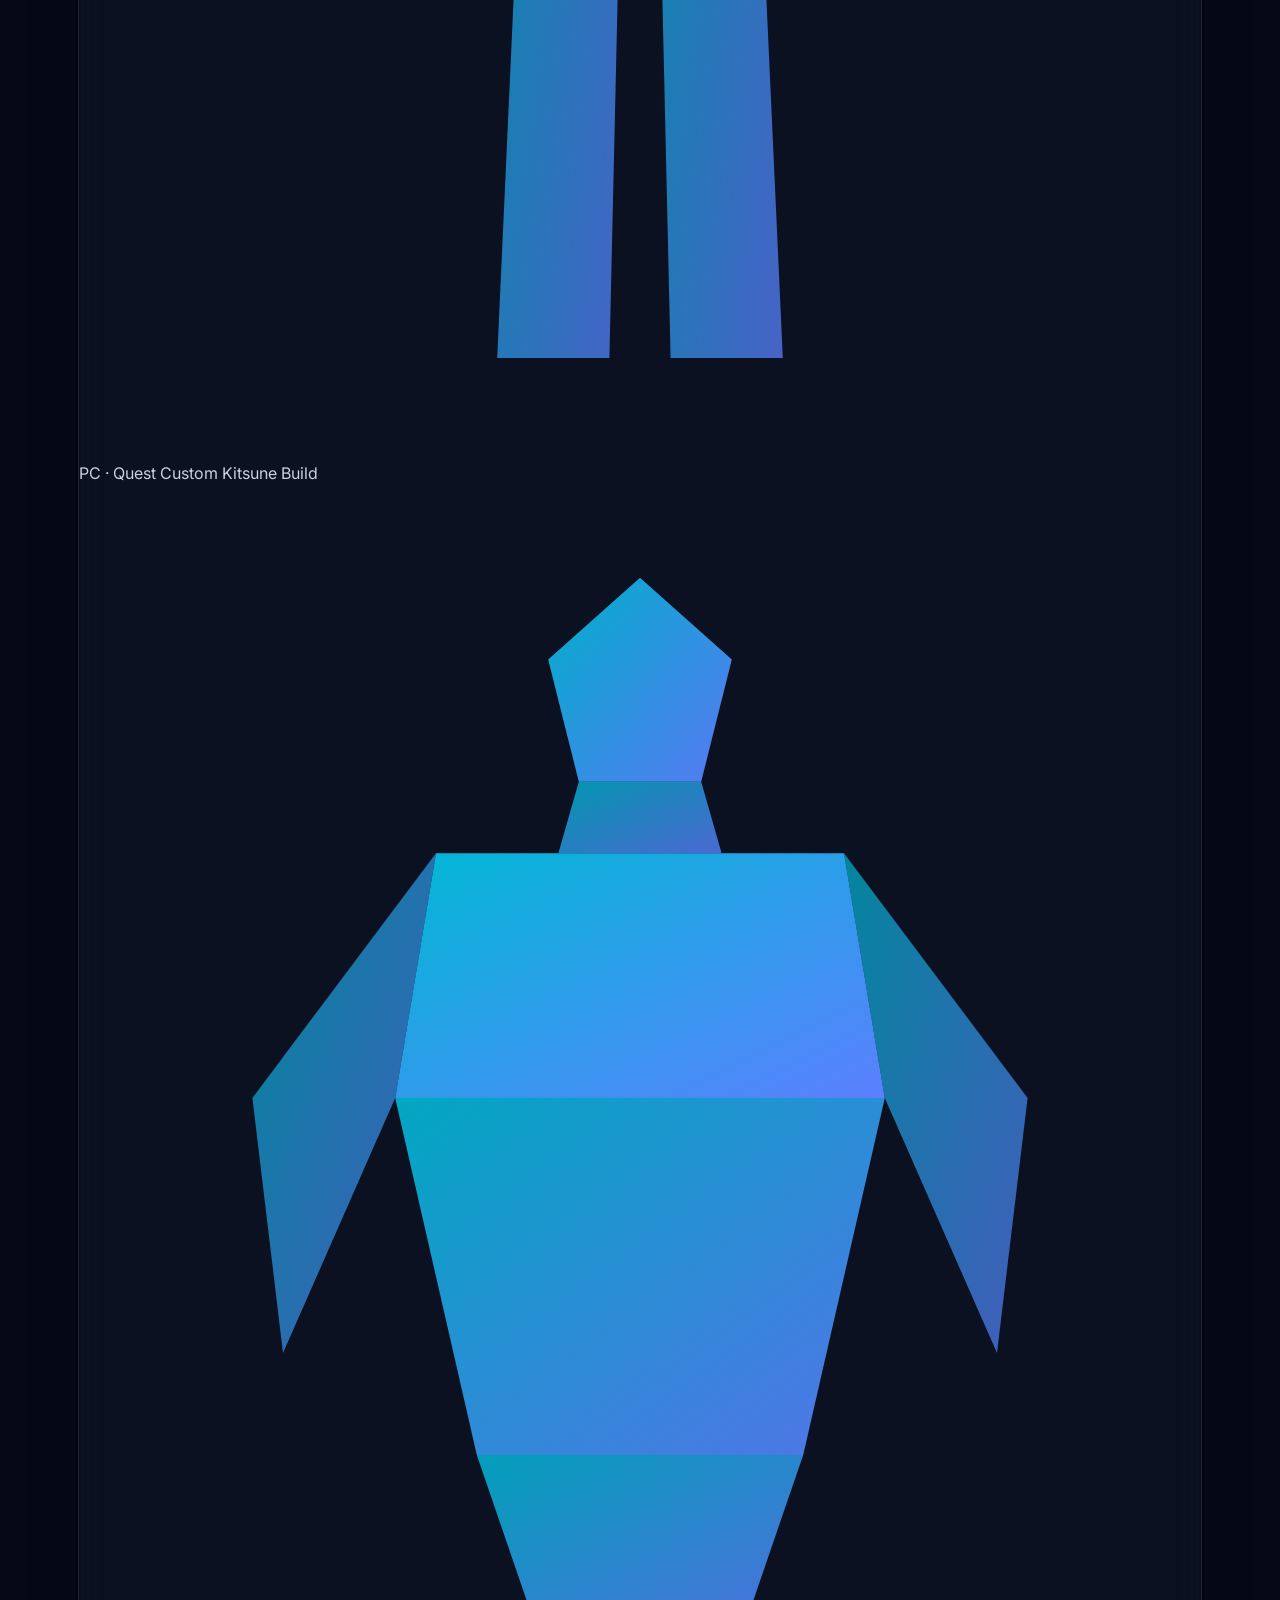
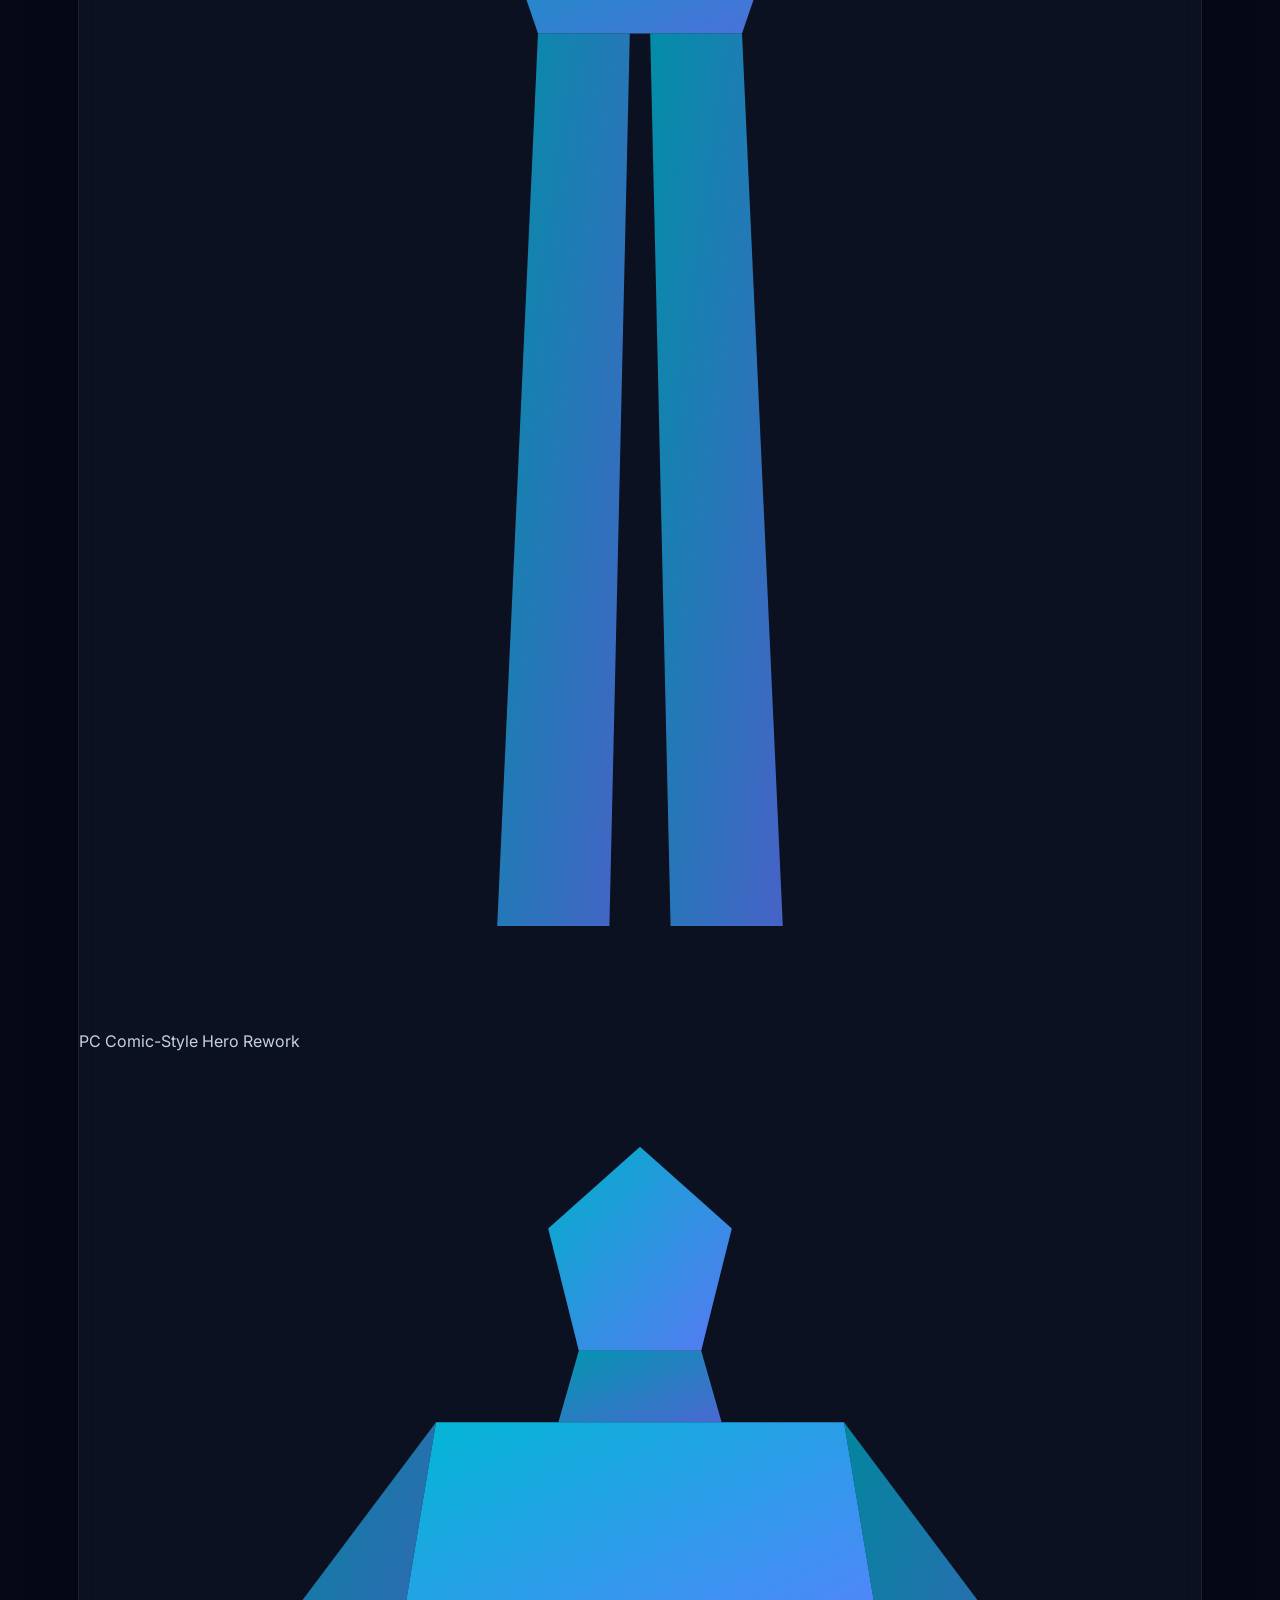
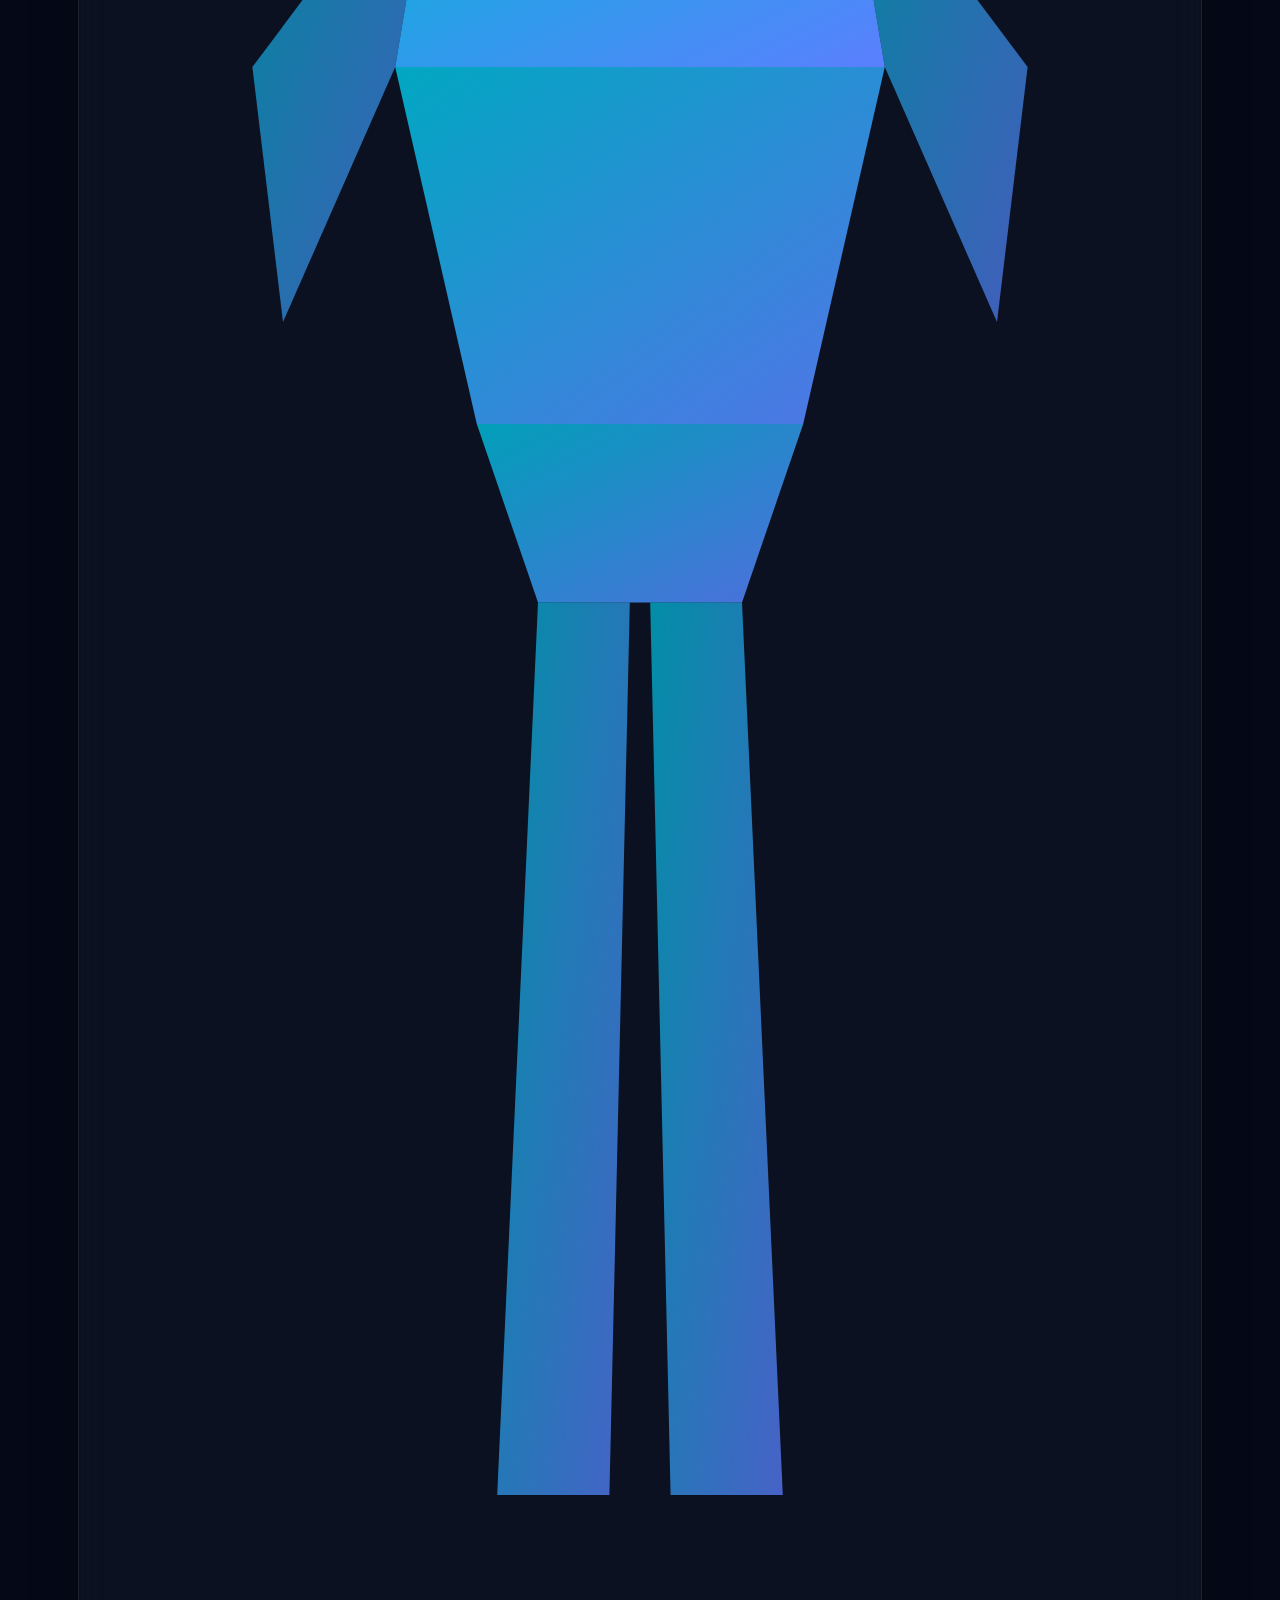
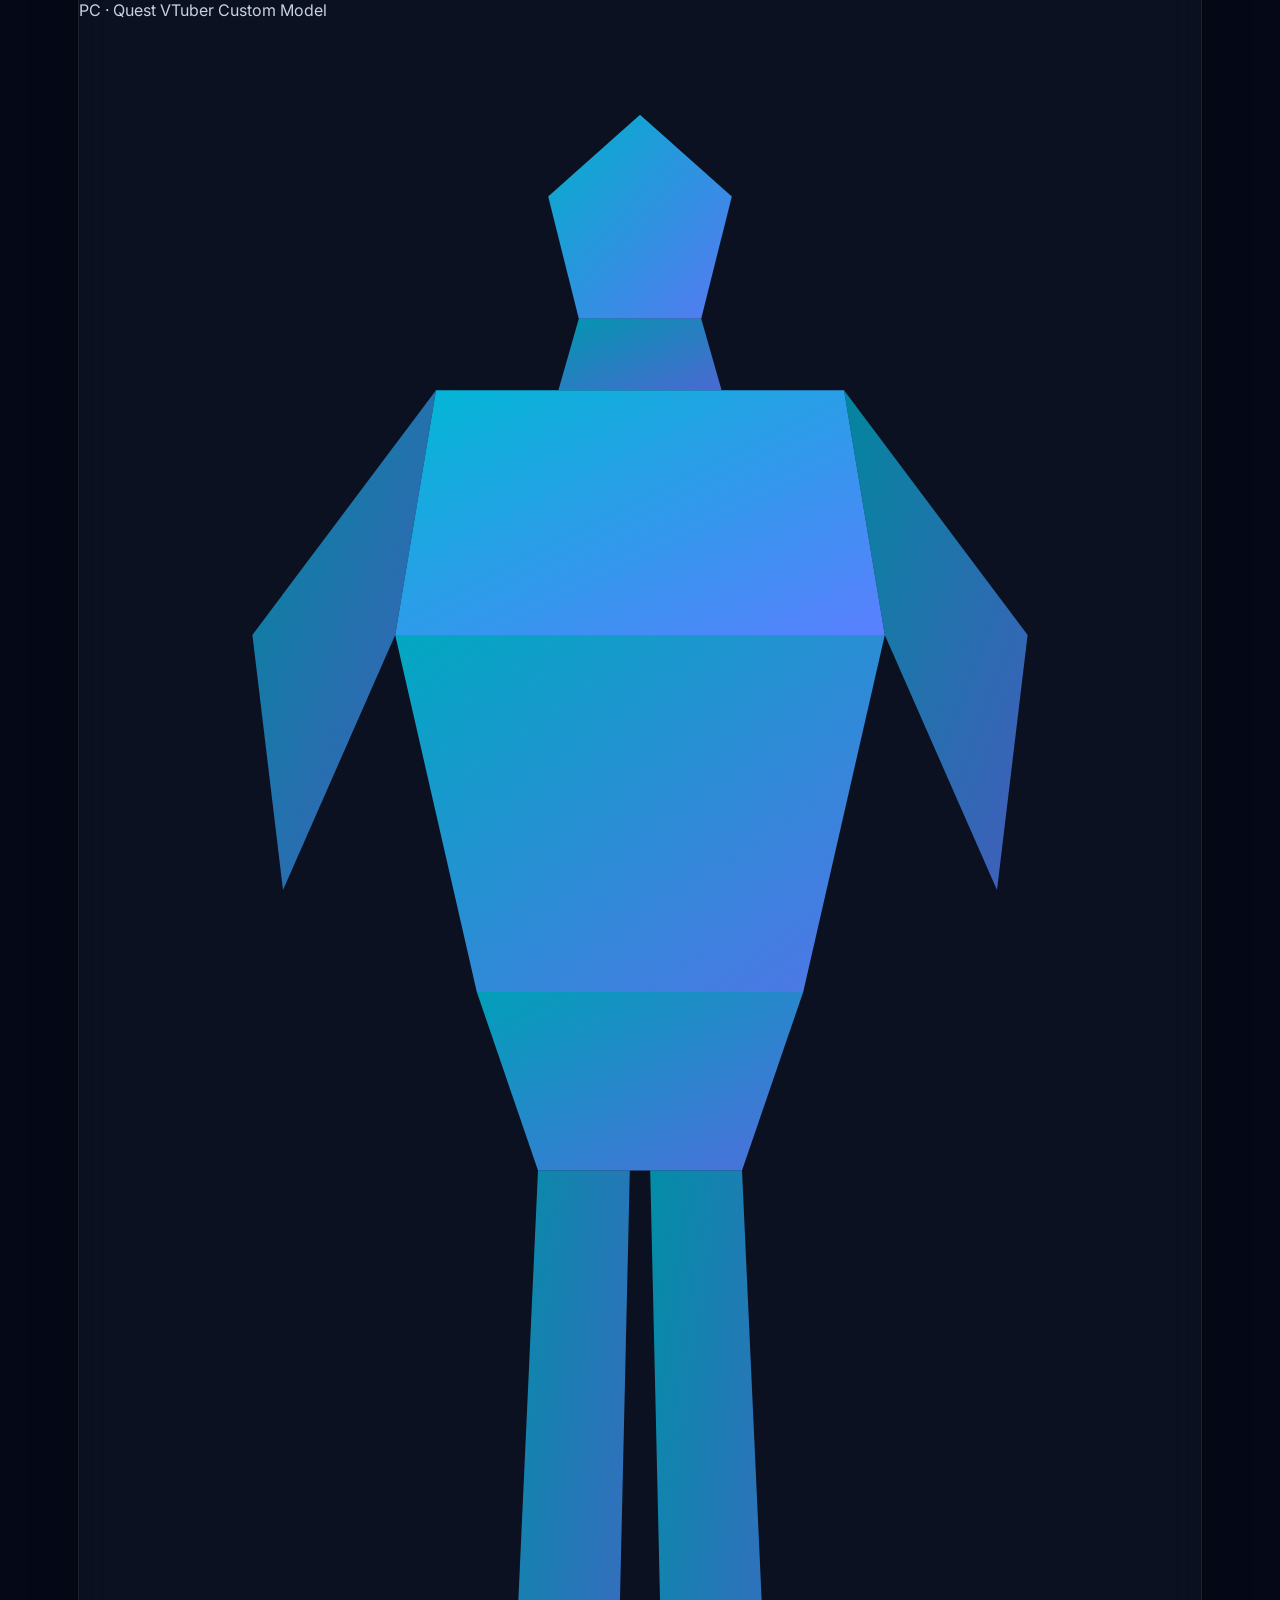
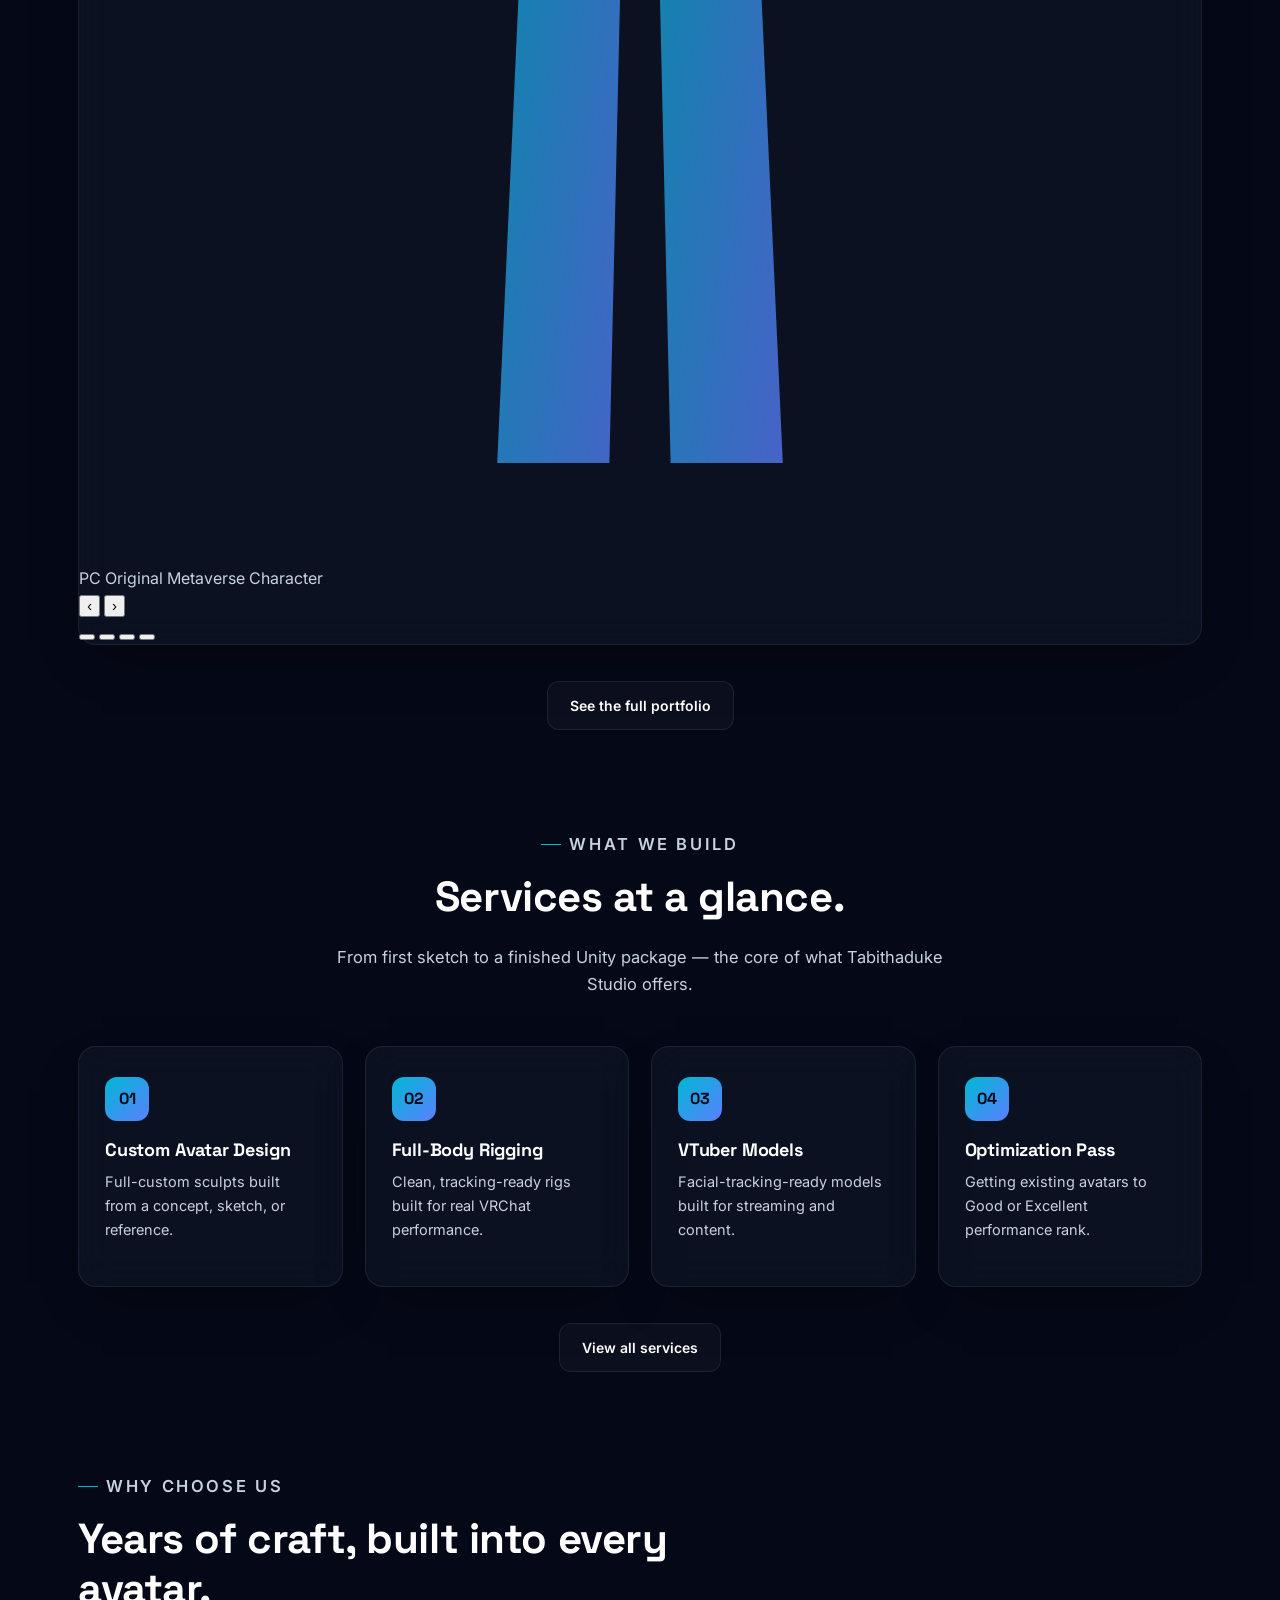
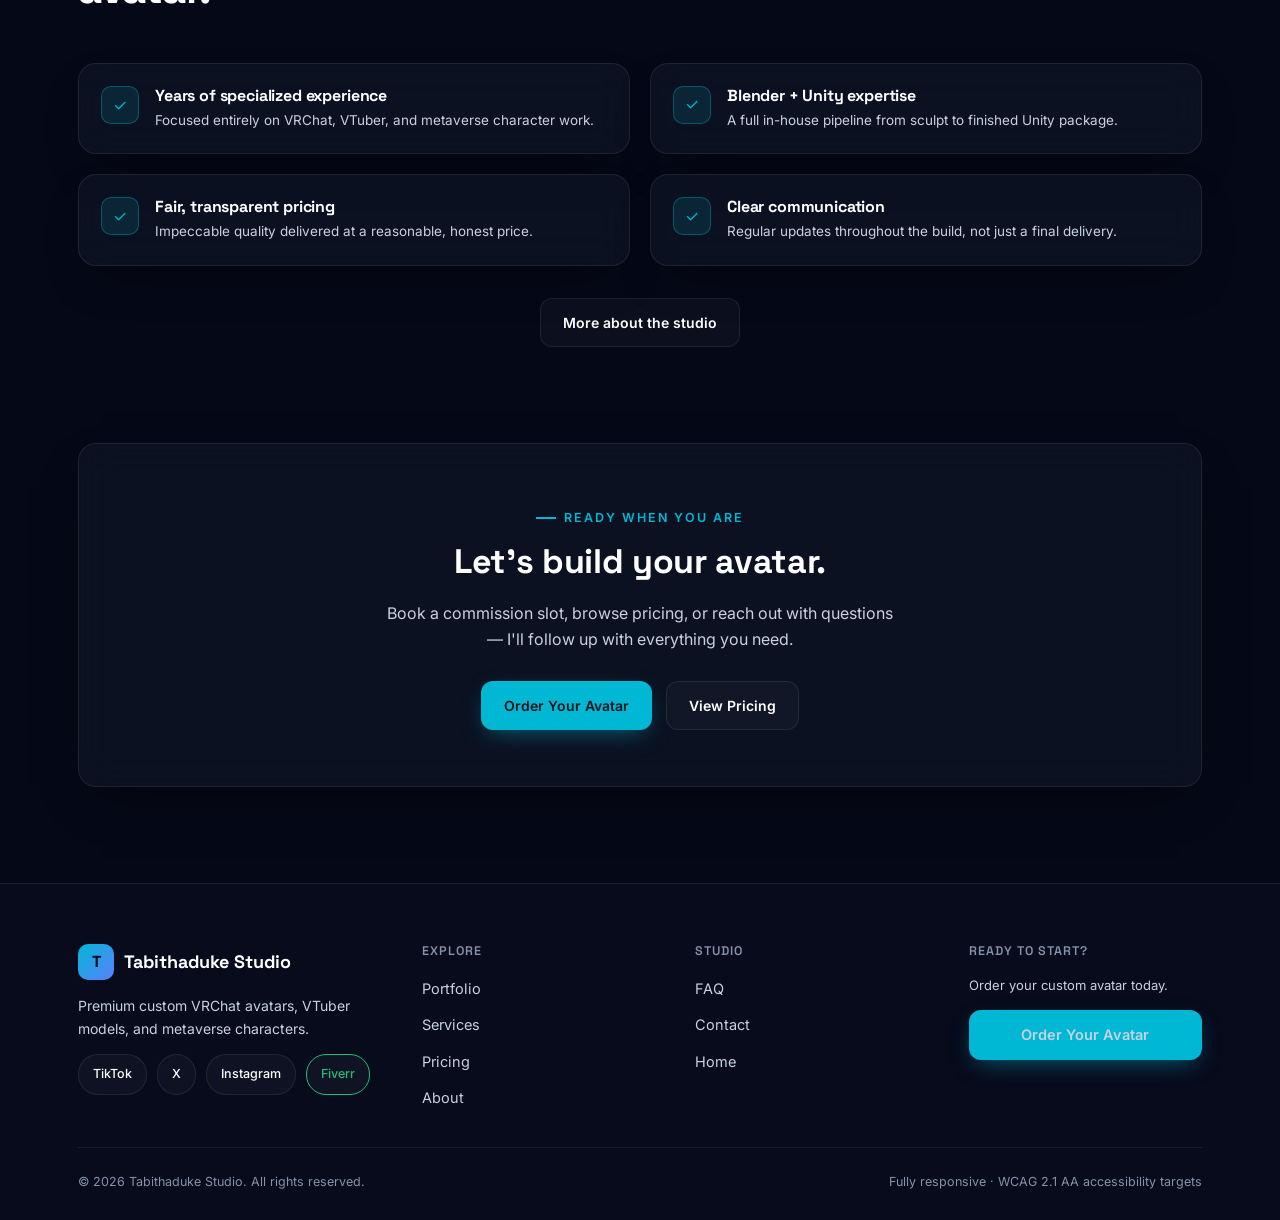
==== commit 27e64c55: "Updated homepage" ====
--- a/tabithaduke-studio/index.html
+++ b/tabithaduke-studio/index.html
@@ -38,6 +38,7 @@
 
 <a href="#main" class="skip-link">Skip to content</a>
 
+<div class="scroll-progress" id="scrollProgress" aria-hidden="true"></div>
 <header class="site">
   <div class="nav-wrap">
     <a href="index.html" class="brand">
@@ -63,30 +64,56 @@
 
 <main id="main">
 
-  <!-- ============ HERO ============ -->
+  <!-- ============ HERO (cinematic) ============ -->
   <section class="hero">
+    <div class="hero-aurora" aria-hidden="true"><span class="a1"></span><span class="a2"></span></div>
     <div class="container hero-grid">
-      <div>
-        <p class="eyebrow">Custom VRChat Avatar Studio</p>
-        <h1>Custom VRChat avatars, crafted for the metaverse.</h1>
+      <div class="hero-enter">
+        <span class="hero-badge"><span class="dot"></span> Premium Custom Avatar Studio</span>
+        <h1>Custom VRChat avatars, <span class="accent-word">crafted for the metaverse.</span></h1>
         <p class="lede">Tabithaduke Studio designs premium, full-body-ready avatars for VRChat, VTubing, and metaverse platforms — modeled in Blender, rigged in Unity, and optimized to run beautifully on PC and Quest.</p>
         <div class="hero-actions">
           <a class="btn btn-primary" href="contact.html">Order Your Avatar</a>
           <a class="btn btn-outline" href="portfolio.html">View Portfolio</a>
         </div>
-      </div>
-      <div class="showcase">
-        <div class="showcase-card">
-          <span class="showcase-badge">Featured Build</span>
-          <div class="avatar-silhouette"></div>
-        </div>
+        <div class="hero-trust-row">
+          <span class="badge">PC &amp; Quest Optimized</span>
+          <span class="badge">Blender + Unity Pipeline</span>
+          <span class="badge">Personal Usage Rights Included</span>
+        </div>
+      </div>
+      <div class="cinematic-visual hero-enter hero-enter-delay">
+        <span class="showcase-badge">Featured Build</span>
+        <div class="orb-ring" aria-hidden="true"></div>
+        <div class="pedestal-glow" aria-hidden="true"></div>
+        <svg class="avatar-figure" viewBox="0 0 220 420" role="img" aria-label="Stylized placeholder render of a custom avatar build">
+          <defs>
+            <linearGradient id="figGrad0" x1="0" y1="0" x2="1" y2="1">
+              <stop offset="0%" stop-color="var(--accent)"/>
+              <stop offset="100%" stop-color="var(--accent2)"/>
+            </linearGradient>
+          </defs>
+          <polygon points="110,18 128,34 122,58 98,58 92,34" fill="url(#figGrad0)" fill-opacity="0.95"/>
+          <polygon points="98,58 122,58 126,72 94,72" fill="url(#figGrad0)" fill-opacity="0.8"/>
+          <polygon points="70,72 150,72 158,120 62,120" fill="url(#figGrad0)" fill-opacity="1"/>
+          <polygon points="62,120 158,120 142,190 78,190" fill="url(#figGrad0)" fill-opacity="0.9"/>
+          <polygon points="70,72 62,120 40,170 34,120" fill="url(#figGrad0)" fill-opacity="0.7"/>
+          <polygon points="150,72 158,120 180,170 186,120" fill="url(#figGrad0)" fill-opacity="0.7"/>
+          <polygon points="78,190 142,190 130,225 90,225" fill="url(#figGrad0)" fill-opacity="0.85"/>
+          <polygon points="90,225 108,225 104,400 82,400" fill="url(#figGrad0)" fill-opacity="0.75"/>
+          <polygon points="112,225 130,225 138,400 116,400" fill="url(#figGrad0)" fill-opacity="0.75"/>
+          <polygon points="70,72 110,72 108,120 62,120" fill="#FFFFFF" fill-opacity="0.08"/>
+        </svg>
+        <span class="particle p1" aria-hidden="true"></span>
+        <span class="particle p2" aria-hidden="true"></span>
+        <span class="particle p3" aria-hidden="true"></span>
       </div>
     </div>
   </section>
 
   <!-- ============ TRUSTED BY ============ -->
   <section class="trusted">
-    <div class="container trusted-inner">
+    <div class="container trusted-inner reveal">
       <span class="trusted-label">Trusted by</span>
       <div class="trusted-items">
         <span class="trusted-item">VRChat Creators</span>
@@ -98,38 +125,89 @@
     </div>
   </section>
 
-  <!-- ============ AVATAR SHOWCASE CAROUSEL ============ -->
-  <!-- Replace each .banner-visual's inner content (or set a background-image via CSS)
-       with your real avatar renders. Add/remove slides in groups of: one .banner-slide
-       + one matching dot button, and update data-total-slides accordingly. -->
+  <!-- ============ FEATURED PORTFOLIO (carousel) ============ -->
+  <!-- Each .banner-visual currently renders a placeholder SVG figure (see .avatar-figure).
+       To use real renders: replace the <svg class="avatar-figure">...</svg> in a slide with
+       an <img src="assets/portfolio/your-file.jpg" alt="..."> sized to fill .banner-visual,
+       or set a background-image on .banner-visual and remove the SVG. Add/remove slides in
+       matched pairs: one .banner-slide + one .carousel-dot, updating data-total-slides. -->
   <section class="section no-top">
     <div class="container">
-      <div class="banner-carousel glass" id="heroCarousel" data-total-slides="4" aria-roledescription="carousel" aria-label="Avatar showcase" tabindex="0">
+      <div class="section-head reveal">
+        <p class="eyebrow center">Featured Work</p>
+        <h2>The showcase.</h2>
+        <p>A rotating look at recent builds — every avatar modeled, textured, and rigged in-house.</p>
+      </div>
+      <div class="banner-carousel glass reveal" id="heroCarousel" data-total-slides="4" aria-roledescription="carousel" aria-label="Avatar showcase" tabindex="0">
         <div class="banner-track" id="carouselTrack">
           <div class="banner-slide is-active" data-slide="0">
             <div class="banner-visual">
-              <span class="banner-silhouette s1"></span>
+              <svg class="avatar-figure banner-figure" viewBox="0 0 220 420" role="img" aria-label="Placeholder render — Custom Kitsune Build">
+                <defs><linearGradient id="figGrad1" x1="0" y1="0" x2="1" y2="1"><stop offset="0%" stop-color="var(--accent)"/><stop offset="100%" stop-color="var(--accent2)"/></linearGradient></defs>
+                <polygon points="110,18 128,34 122,58 98,58 92,34" fill="url(#figGrad1)" fill-opacity="0.95"/>
+                <polygon points="98,58 122,58 126,72 94,72" fill="url(#figGrad1)" fill-opacity="0.8"/>
+                <polygon points="70,72 150,72 158,120 62,120" fill="url(#figGrad1)" fill-opacity="1"/>
+                <polygon points="62,120 158,120 142,190 78,190" fill="url(#figGrad1)" fill-opacity="0.9"/>
+                <polygon points="70,72 62,120 40,170 34,120" fill="url(#figGrad1)" fill-opacity="0.7"/>
+                <polygon points="150,72 158,120 180,170 186,120" fill="url(#figGrad1)" fill-opacity="0.7"/>
+                <polygon points="78,190 142,190 130,225 90,225" fill="url(#figGrad1)" fill-opacity="0.85"/>
+                <polygon points="90,225 108,225 104,400 82,400" fill="url(#figGrad1)" fill-opacity="0.75"/>
+                <polygon points="112,225 130,225 138,400 116,400" fill="url(#figGrad1)" fill-opacity="0.75"/>
+              </svg>
               <span class="tag banner-tag">PC · Quest</span>
               <span class="name banner-caption">Custom Kitsune Build</span>
             </div>
           </div>
           <div class="banner-slide" data-slide="1">
             <div class="banner-visual">
-              <span class="banner-silhouette s2"></span>
+              <svg class="avatar-figure banner-figure" viewBox="0 0 220 420" role="img" aria-label="Placeholder render — Comic-Style Hero Rework">
+                <defs><linearGradient id="figGrad2" x1="0" y1="0" x2="1" y2="1"><stop offset="0%" stop-color="var(--accent)"/><stop offset="100%" stop-color="var(--accent2)"/></linearGradient></defs>
+                <polygon points="110,18 128,34 122,58 98,58 92,34" fill="url(#figGrad2)" fill-opacity="0.95"/>
+                <polygon points="98,58 122,58 126,72 94,72" fill="url(#figGrad2)" fill-opacity="0.8"/>
+                <polygon points="70,72 150,72 158,120 62,120" fill="url(#figGrad2)" fill-opacity="1"/>
+                <polygon points="62,120 158,120 142,190 78,190" fill="url(#figGrad2)" fill-opacity="0.9"/>
+                <polygon points="70,72 62,120 40,170 34,120" fill="url(#figGrad2)" fill-opacity="0.7"/>
+                <polygon points="150,72 158,120 180,170 186,120" fill="url(#figGrad2)" fill-opacity="0.7"/>
+                <polygon points="78,190 142,190 130,225 90,225" fill="url(#figGrad2)" fill-opacity="0.85"/>
+                <polygon points="90,225 108,225 104,400 82,400" fill="url(#figGrad2)" fill-opacity="0.75"/>
+                <polygon points="112,225 130,225 138,400 116,400" fill="url(#figGrad2)" fill-opacity="0.75"/>
+              </svg>
               <span class="tag banner-tag">PC</span>
               <span class="name banner-caption">Comic-Style Hero Rework</span>
             </div>
           </div>
           <div class="banner-slide" data-slide="2">
             <div class="banner-visual">
-              <span class="banner-silhouette s3"></span>
+              <svg class="avatar-figure banner-figure" viewBox="0 0 220 420" role="img" aria-label="Placeholder render — VTuber Custom Model">
+                <defs><linearGradient id="figGrad3" x1="0" y1="0" x2="1" y2="1"><stop offset="0%" stop-color="var(--accent)"/><stop offset="100%" stop-color="var(--accent2)"/></linearGradient></defs>
+                <polygon points="110,18 128,34 122,58 98,58 92,34" fill="url(#figGrad3)" fill-opacity="0.95"/>
+                <polygon points="98,58 122,58 126,72 94,72" fill="url(#figGrad3)" fill-opacity="0.8"/>
+                <polygon points="70,72 150,72 158,120 62,120" fill="url(#figGrad3)" fill-opacity="1"/>
+                <polygon points="62,120 158,120 142,190 78,190" fill="url(#figGrad3)" fill-opacity="0.9"/>
+                <polygon points="70,72 62,120 40,170 34,120" fill="url(#figGrad3)" fill-opacity="0.7"/>
+                <polygon points="150,72 158,120 180,170 186,120" fill="url(#figGrad3)" fill-opacity="0.7"/>
+                <polygon points="78,190 142,190 130,225 90,225" fill="url(#figGrad3)" fill-opacity="0.85"/>
+                <polygon points="90,225 108,225 104,400 82,400" fill="url(#figGrad3)" fill-opacity="0.75"/>
+                <polygon points="112,225 130,225 138,400 116,400" fill="url(#figGrad3)" fill-opacity="0.75"/>
+              </svg>
               <span class="tag banner-tag">PC · Quest</span>
               <span class="name banner-caption">VTuber Custom Model</span>
             </div>
           </div>
           <div class="banner-slide" data-slide="3">
             <div class="banner-visual">
-              <span class="banner-silhouette s4"></span>
+              <svg class="avatar-figure banner-figure" viewBox="0 0 220 420" role="img" aria-label="Placeholder render — Original Metaverse Character">
+                <defs><linearGradient id="figGrad4" x1="0" y1="0" x2="1" y2="1"><stop offset="0%" stop-color="var(--accent)"/><stop offset="100%" stop-color="var(--accent2)"/></linearGradient></defs>
+                <polygon points="110,18 128,34 122,58 98,58 92,34" fill="url(#figGrad4)" fill-opacity="0.95"/>
+                <polygon points="98,58 122,58 126,72 94,72" fill="url(#figGrad4)" fill-opacity="0.8"/>
+                <polygon points="70,72 150,72 158,120 62,120" fill="url(#figGrad4)" fill-opacity="1"/>
+                <polygon points="62,120 158,120 142,190 78,190" fill="url(#figGrad4)" fill-opacity="0.9"/>
+                <polygon points="70,72 62,120 40,170 34,120" fill="url(#figGrad4)" fill-opacity="0.7"/>
+                <polygon points="150,72 158,120 180,170 186,120" fill="url(#figGrad4)" fill-opacity="0.7"/>
+                <polygon points="78,190 142,190 130,225 90,225" fill="url(#figGrad4)" fill-opacity="0.85"/>
+                <polygon points="90,225 108,225 104,400 82,400" fill="url(#figGrad4)" fill-opacity="0.75"/>
+                <polygon points="112,225 130,225 138,400 116,400" fill="url(#figGrad4)" fill-opacity="0.75"/>
+              </svg>
               <span class="tag banner-tag">PC</span>
               <span class="name banner-caption">Original Metaverse Character</span>
             </div>
@@ -144,39 +222,28 @@
           <button class="carousel-dot" role="tab" aria-selected="false" aria-label="Slide 4" data-goto="3" type="button"></button>
         </div>
       </div>
-    </div>
-  </section>
-
-  <!-- ============ PORTFOLIO PREVIEW ============ -->
-  <section class="section" id="portfolio-preview">
+      <div class="reveal" style="text-align:center;margin-top:36px">
+        <a class="btn btn-outline" href="portfolio.html">See the full portfolio</a>
+      </div>
+    </div>
+  </section>
+
+  <!-- ============ SERVICES PREVIEW ============ -->
+  <section class="section no-top">
     <div class="container">
-      <div class="section-head">
-        <p class="eyebrow center">Featured Work</p>
-        <h2>A portfolio built on precision.</h2>
-        <p>Every avatar is modeled, textured, and rigged in-house — from stylized creatures to full metaverse characters.</p>
-      </div>
-      <div class="grid-3">
-        <article class="avatar-card glass">
-          <div class="avatar-cover"><span class="tag">PC · Quest</span><span class="name">Custom Kitsune Build</span></div>
-          <div class="avatar-body">
-            <p>Full custom sculpt with hand-painted texture, toggleable tails, and gesture-driven ears.</p>
-          </div>
-        </article>
-        <article class="avatar-card glass">
-          <div class="avatar-cover"><span class="tag">PC</span><span class="name">Comic-Style Hero Rework</span></div>
-          <div class="avatar-body">
-            <p>Custom armor plating and PBR textures built for a comic-character client project.</p>
-          </div>
-        </article>
-        <article class="avatar-card glass">
-          <div class="avatar-cover"><span class="tag">PC · Quest</span><span class="name">VTuber Custom Model</span></div>
-          <div class="avatar-body">
-            <p>Quest-optimized VTuber build with full facial tracking blend shapes and animated toggles.</p>
-          </div>
-        </article>
-      </div>
-      <div style="text-align:center;margin-top:36px">
-        <a class="btn btn-outline" href="portfolio.html">See the full portfolio</a>
+      <div class="section-head reveal">
+        <p class="eyebrow center">What We Build</p>
+        <h2>Services at a glance.</h2>
+        <p>From first sketch to a finished Unity package — the core of what Tabithaduke Studio offers.</p>
+      </div>
+      <div class="grid-4">
+        <div class="service-card glass reveal reveal-d1"><div class="service-icon">01</div><h3>Custom Avatar Design</h3><p>Full-custom sculpts built from a concept, sketch, or reference.</p></div>
+        <div class="service-card glass reveal reveal-d2"><div class="service-icon">02</div><h3>Full-Body Rigging</h3><p>Clean, tracking-ready rigs built for real VRChat performance.</p></div>
+        <div class="service-card glass reveal reveal-d3"><div class="service-icon">03</div><h3>VTuber Models</h3><p>Facial-tracking-ready models built for streaming and content.</p></div>
+        <div class="service-card glass reveal reveal-d4"><div class="service-icon">04</div><h3>Optimization Pass</h3><p>Getting existing avatars to Good or Excellent performance rank.</p></div>
+      </div>
+      <div class="reveal" style="text-align:center;margin-top:36px">
+        <a class="btn btn-outline" href="services.html">View all services</a>
       </div>
     </div>
   </section>
@@ -184,32 +251,35 @@
   <!-- ============ WHY CHOOSE US (summary) ============ -->
   <section class="section no-top">
     <div class="container">
-      <div class="section-head left">
+      <div class="section-head left reveal">
         <p class="eyebrow">Why Choose Us</p>
         <h2>Years of craft, built into every avatar.</h2>
       </div>
       <div class="why-grid">
-        <div class="why-item glass"><div class="why-icon">✓</div><div><h4>Years of specialized experience</h4><p>Focused entirely on VRChat, VTuber, and metaverse character work.</p></div></div>
-        <div class="why-item glass"><div class="why-icon">✓</div><div><h4>Blender + Unity expertise</h4><p>A full in-house pipeline from sculpt to finished Unity package.</p></div></div>
-        <div class="why-item glass"><div class="why-icon">✓</div><div><h4>Fair, transparent pricing</h4><p>Impeccable quality delivered at a reasonable, honest price.</p></div></div>
-        <div class="why-item glass"><div class="why-icon">✓</div><div><h4>Clear communication</h4><p>Regular updates throughout the build, not just a final delivery.</p></div></div>
-      </div>
-      <div style="text-align:center;margin-top:32px">
+        <div class="why-item glass reveal reveal-d1"><div class="why-icon">✓</div><div><h4>Years of specialized experience</h4><p>Focused entirely on VRChat, VTuber, and metaverse character work.</p></div></div>
+        <div class="why-item glass reveal reveal-d2"><div class="why-icon">✓</div><div><h4>Blender + Unity expertise</h4><p>A full in-house pipeline from sculpt to finished Unity package.</p></div></div>
+        <div class="why-item glass reveal reveal-d3"><div class="why-icon">✓</div><div><h4>Fair, transparent pricing</h4><p>Impeccable quality delivered at a reasonable, honest price.</p></div></div>
+        <div class="why-item glass reveal reveal-d4"><div class="why-icon">✓</div><div><h4>Clear communication</h4><p>Regular updates throughout the build, not just a final delivery.</p></div></div>
+      </div>
+      <div class="reveal" style="text-align:center;margin-top:32px">
         <a class="btn btn-outline" href="about.html">More about the studio</a>
       </div>
     </div>
   </section>
 
-  <!-- ============ CTA BANNER ============ -->
+  <!-- ============ CTA BANNER (dramatic close) ============ -->
   <section class="section no-top">
     <div class="container">
-      <div class="glass cta-banner">
-        <p class="eyebrow center">Ready When You Are</p>
-        <h2>Let's build your avatar.</h2>
-        <p style="max-width:52ch;margin:0 auto 24px">Book a commission slot, browse pricing, or reach out with questions — I'll follow up with everything you need.</p>
-        <div class="hero-actions">
-          <a class="btn btn-primary" href="contact.html">Order Your Avatar</a>
-          <a class="btn btn-outline" href="pricing.html">View Pricing</a>
+      <div class="glass cta-banner cta-dramatic reveal">
+        <div class="cta-aurora" aria-hidden="true"><span class="c1"></span><span class="c2"></span></div>
+        <div class="cta-content">
+          <p class="eyebrow center">Ready When You Are</p>
+          <h2>Let's build your avatar.</h2>
+          <p style="max-width:52ch;margin:0 auto 24px">Book a commission slot, browse pricing, or reach out with questions — I'll follow up with everything you need.</p>
+          <div class="hero-actions">
+            <a class="btn btn-primary" href="contact.html">Order Your Avatar</a>
+            <a class="btn btn-outline" href="pricing.html">View Pricing</a>
+          </div>
         </div>
       </div>
     </div>
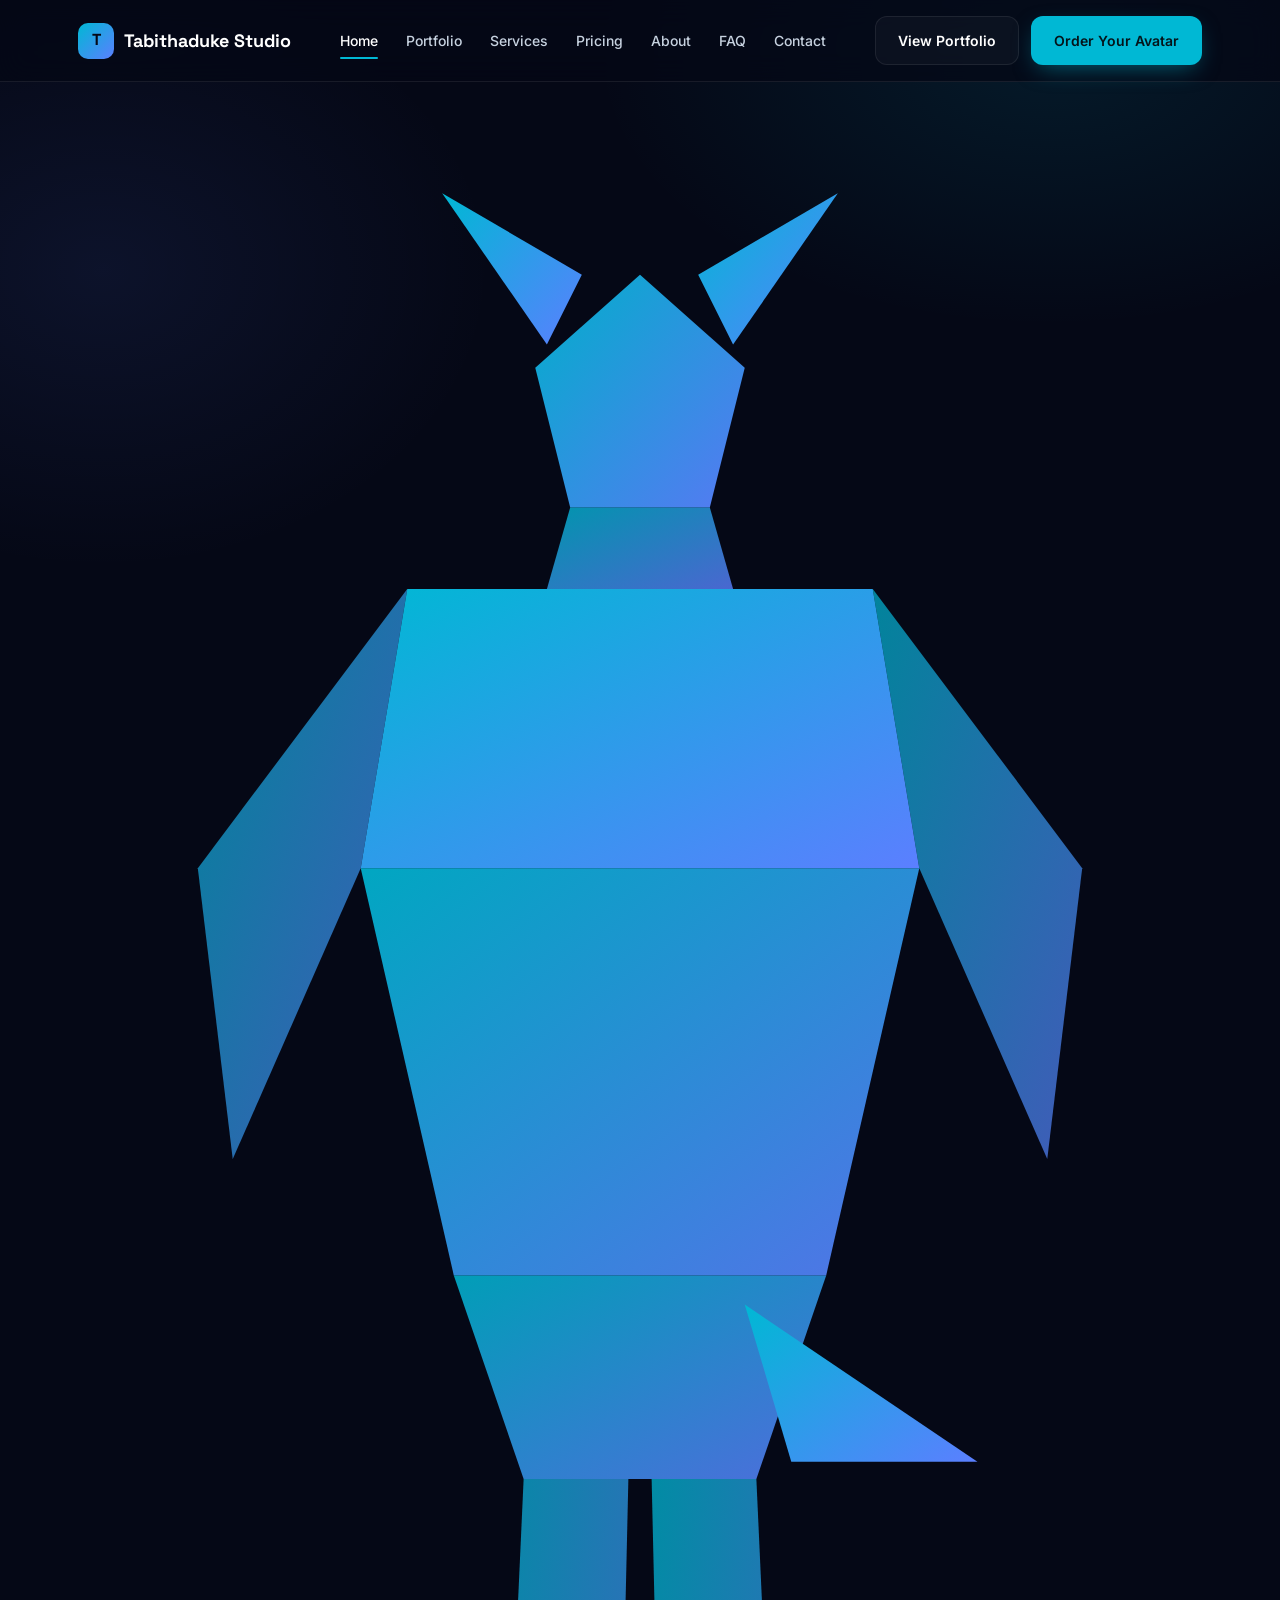
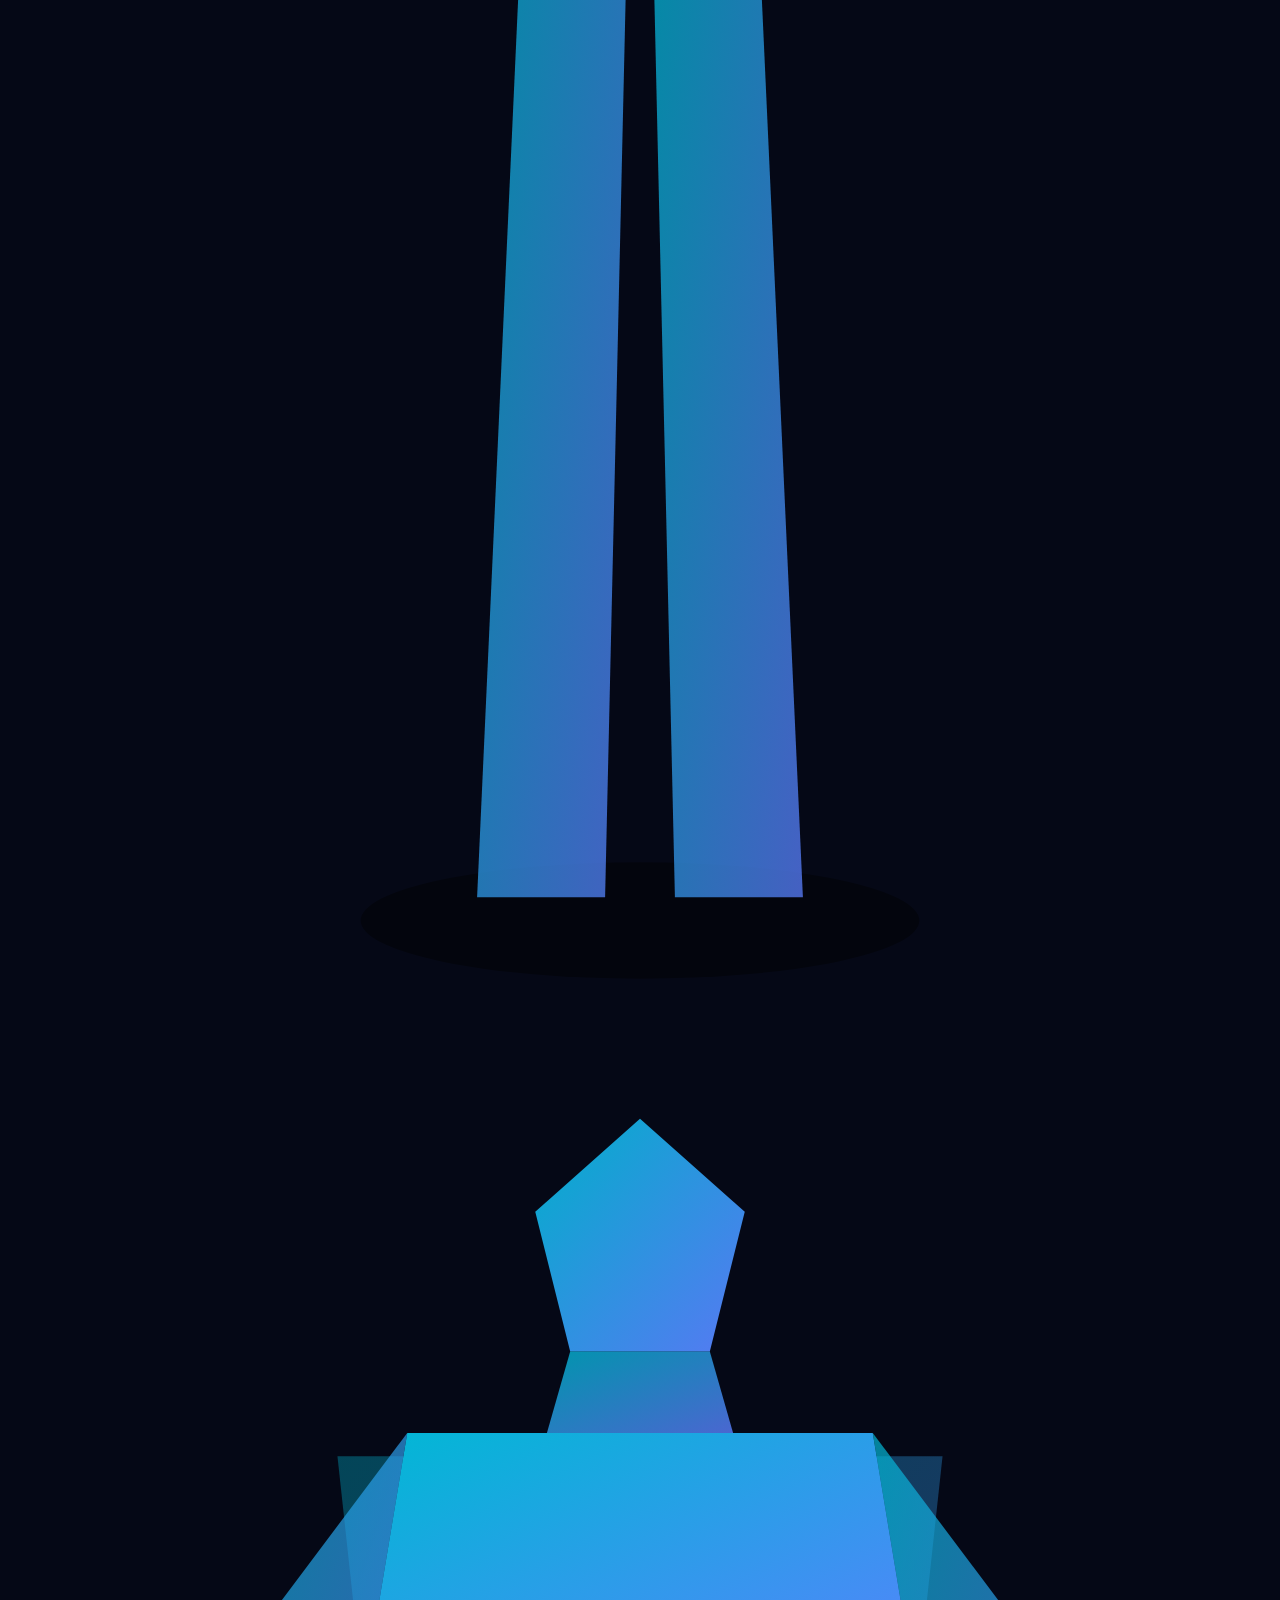
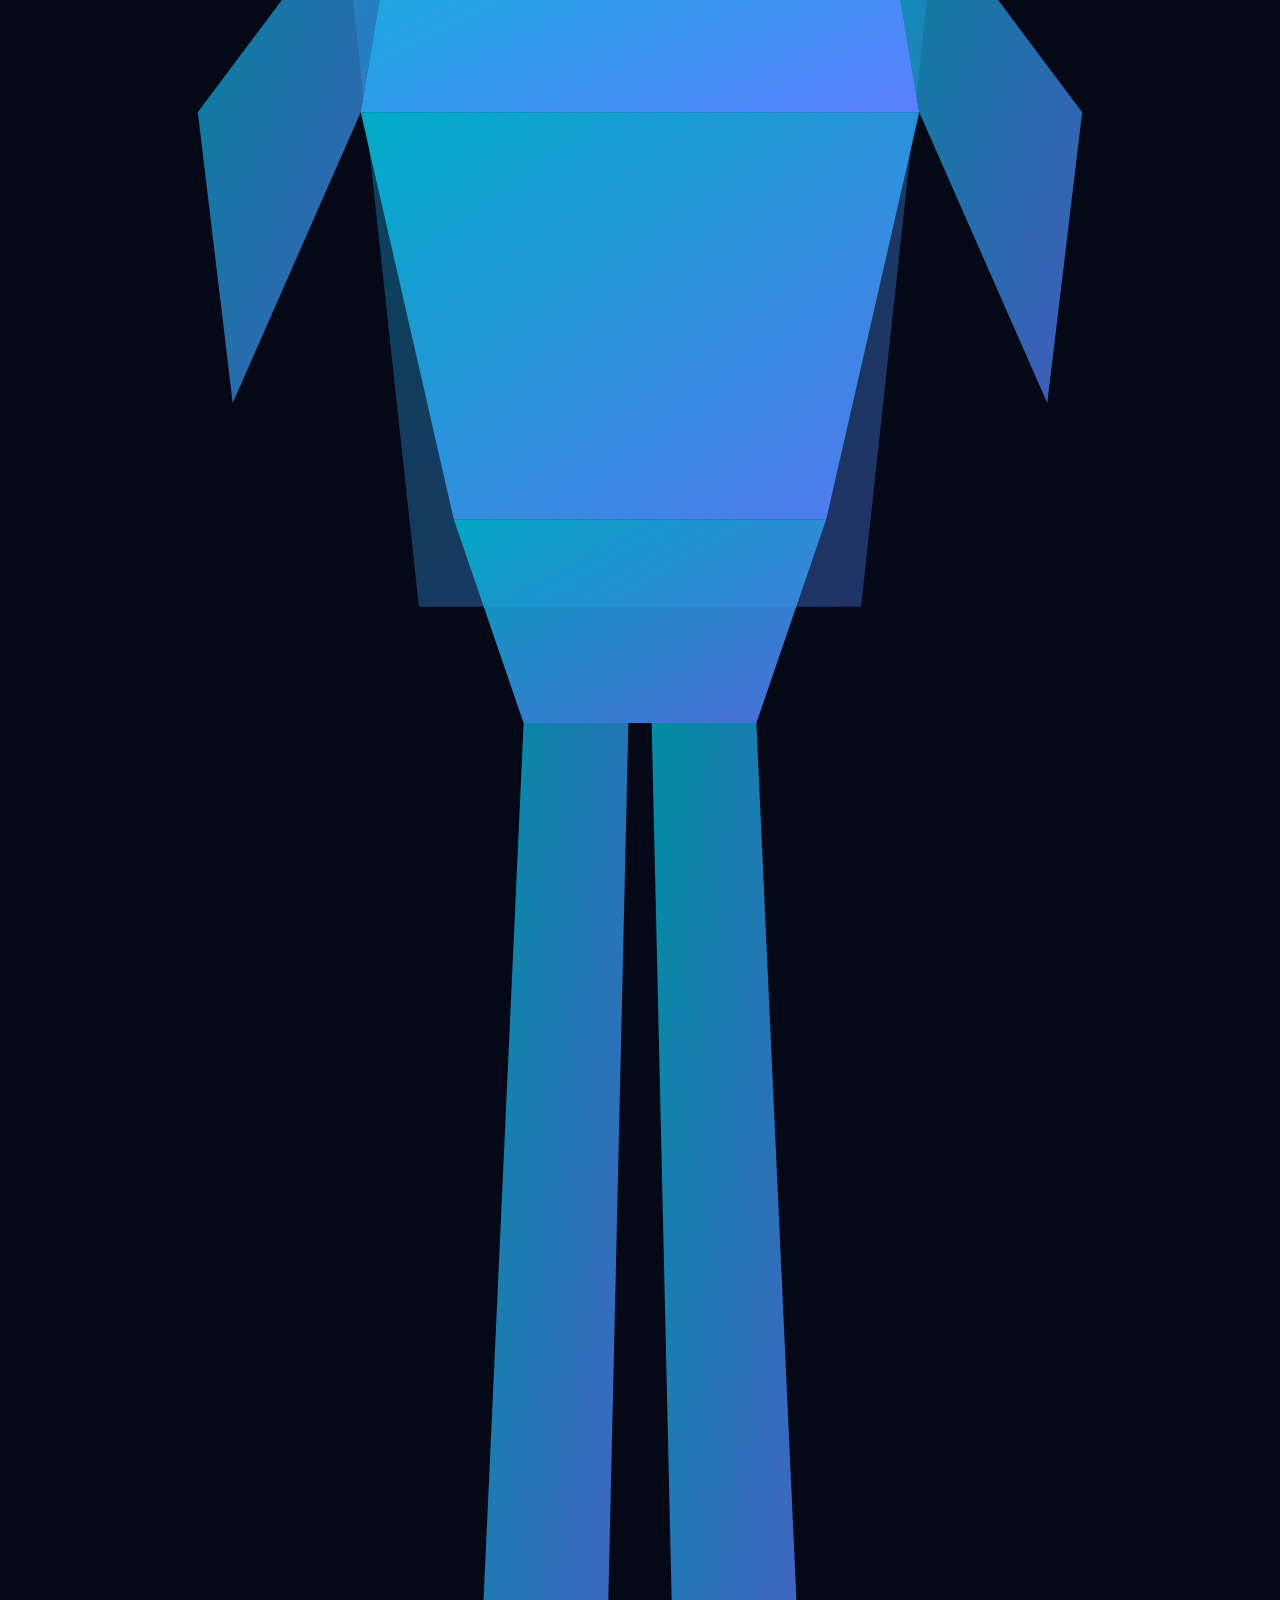
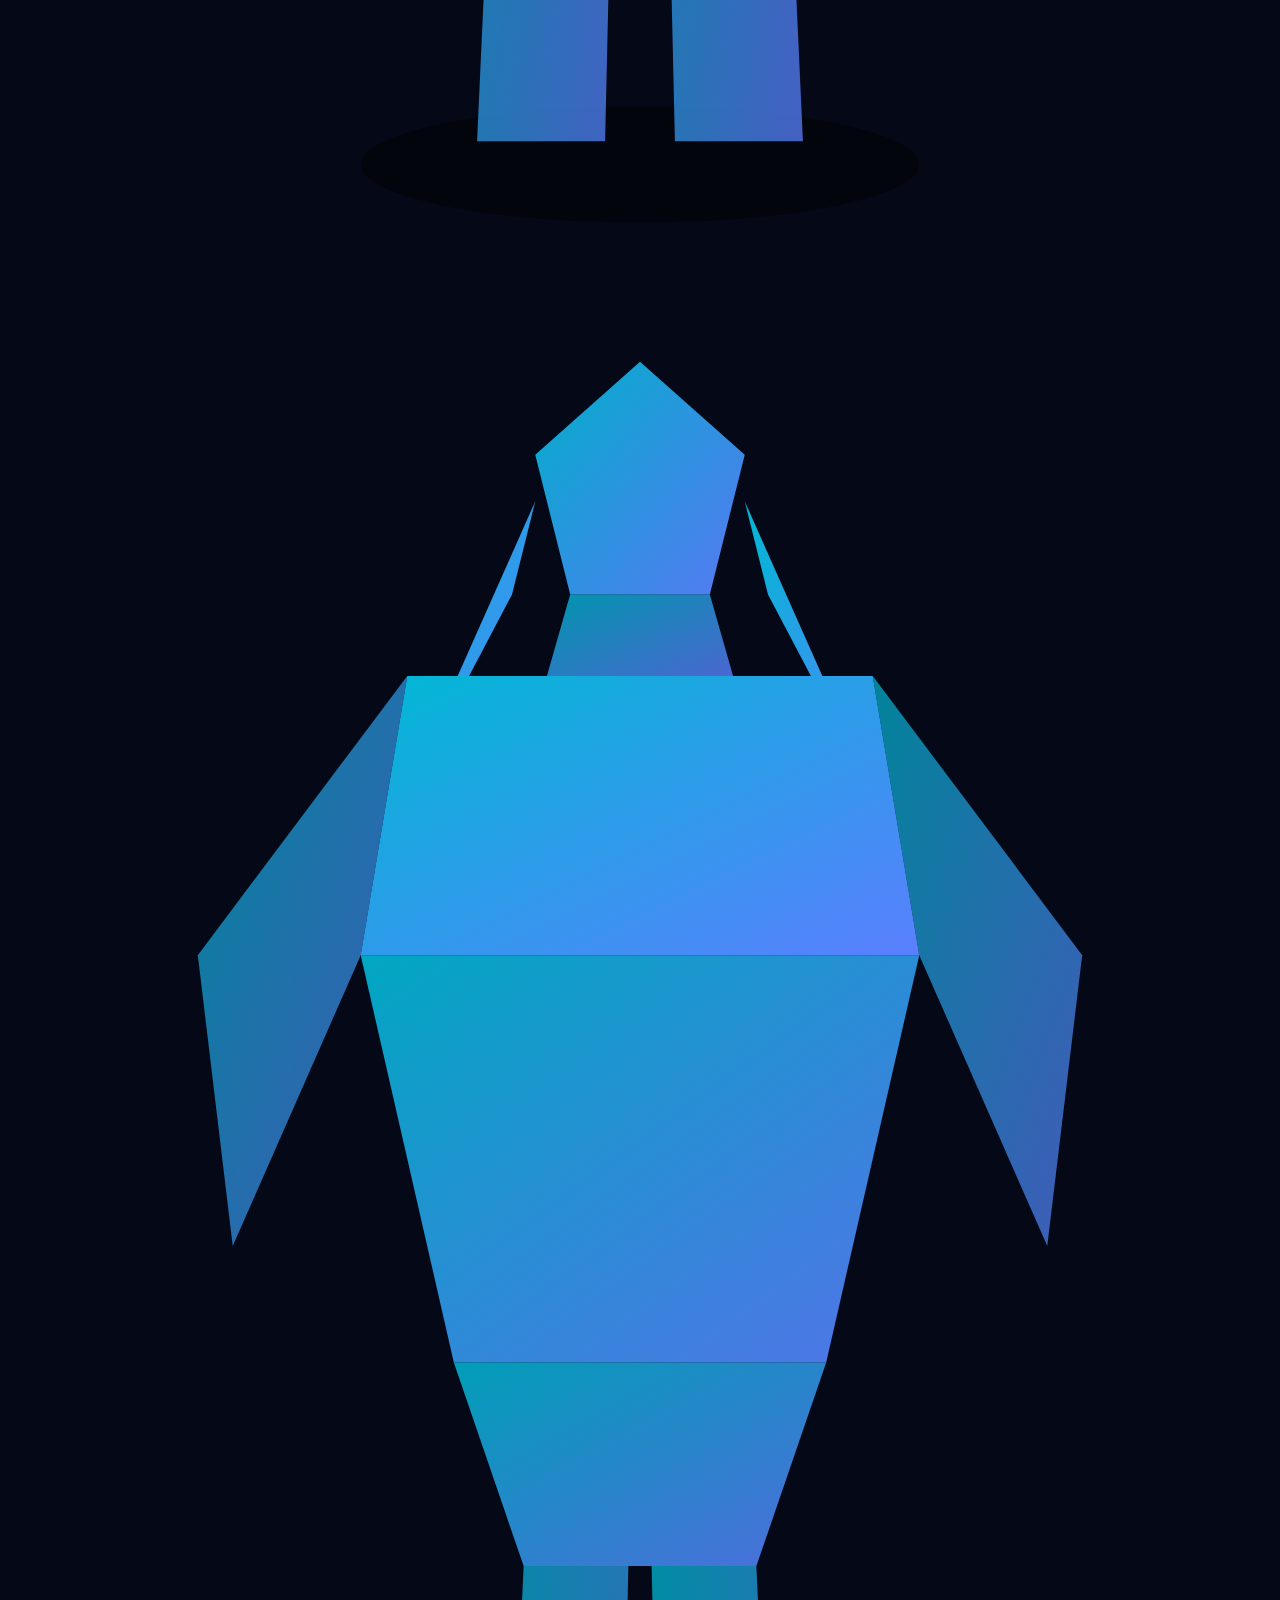
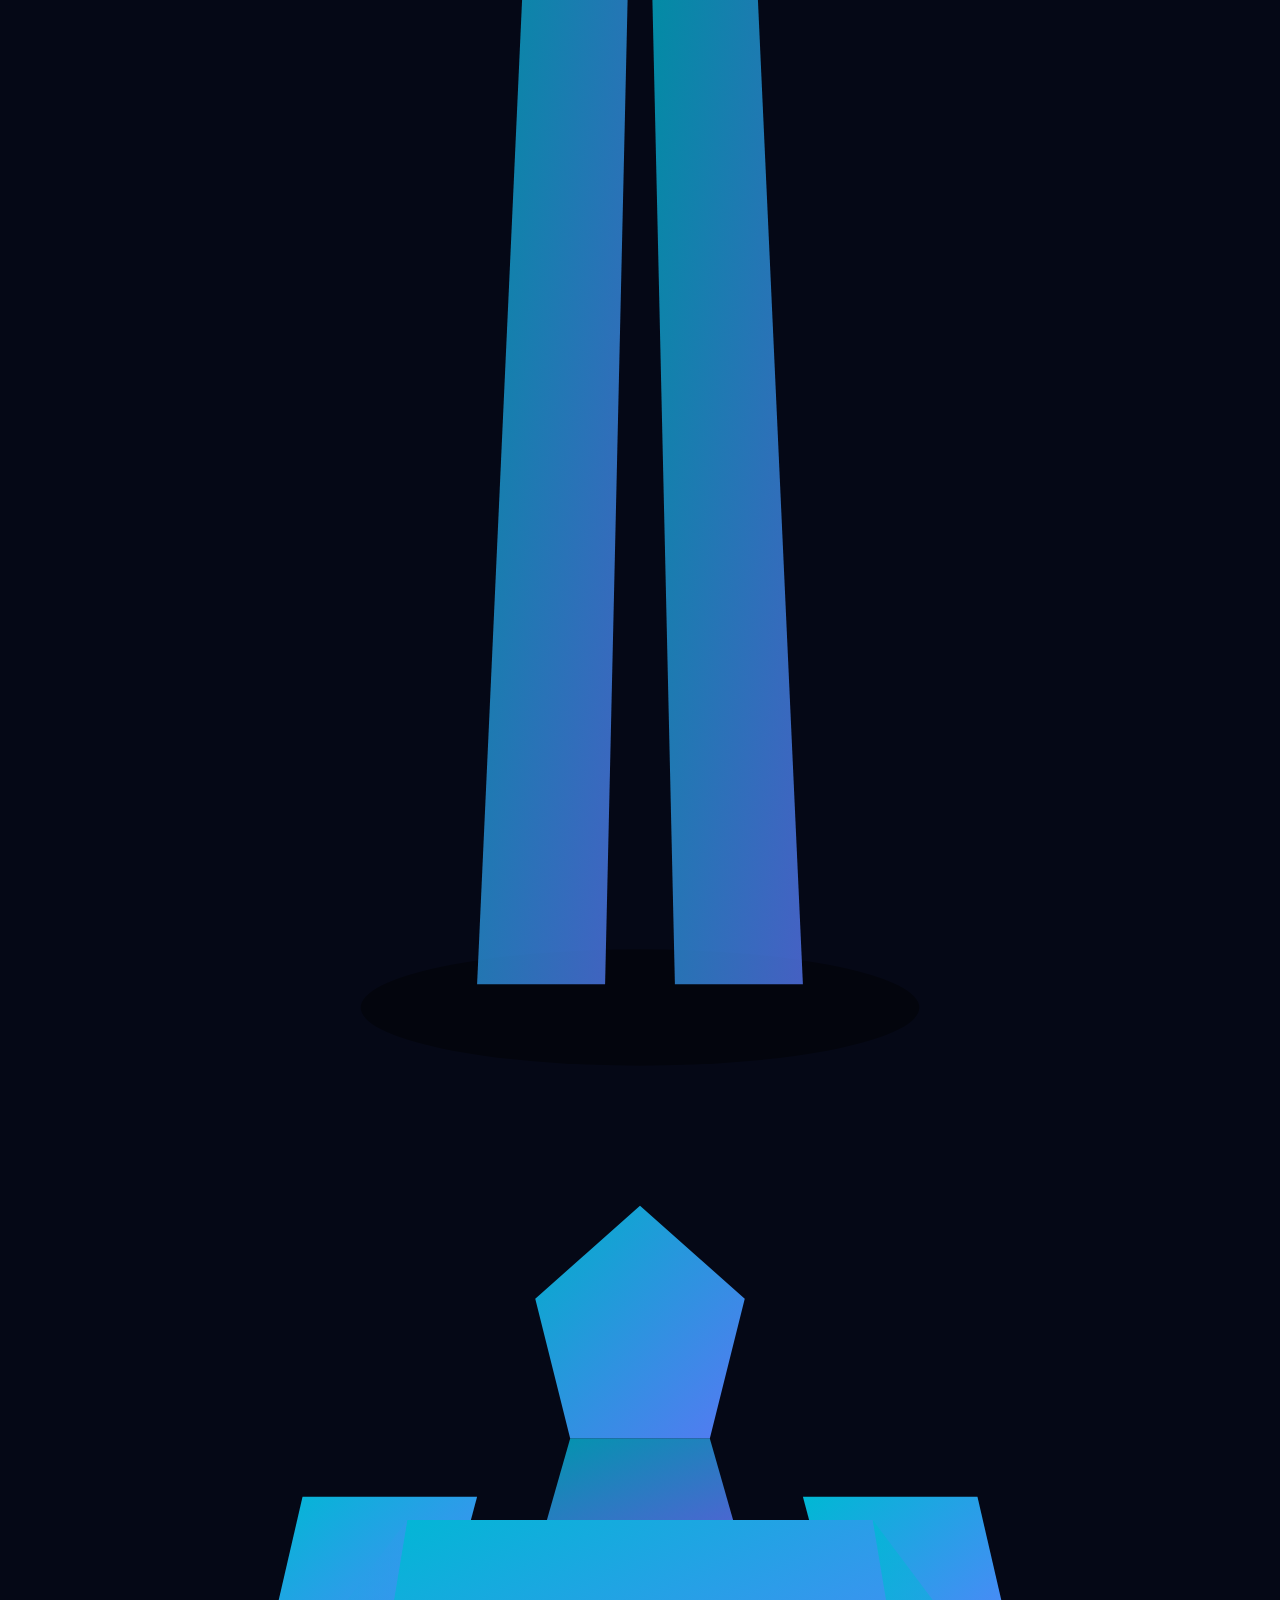
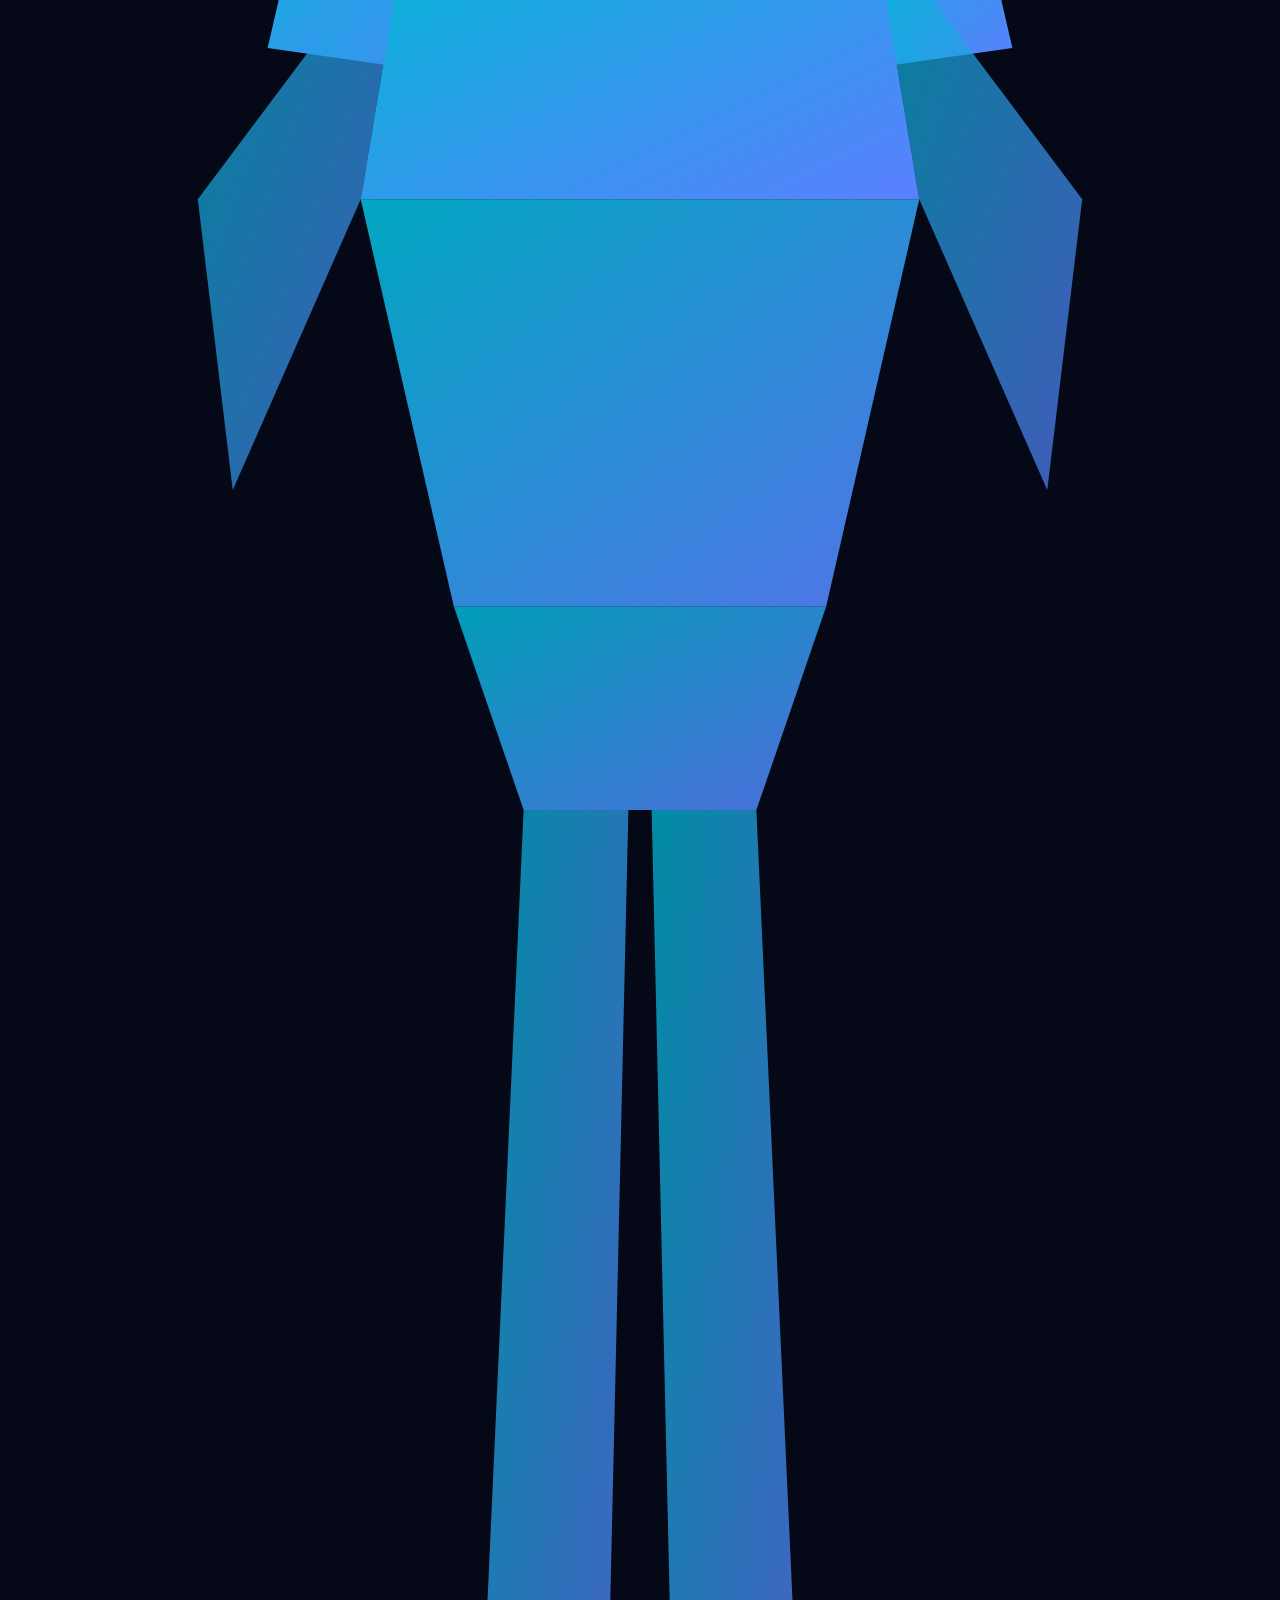
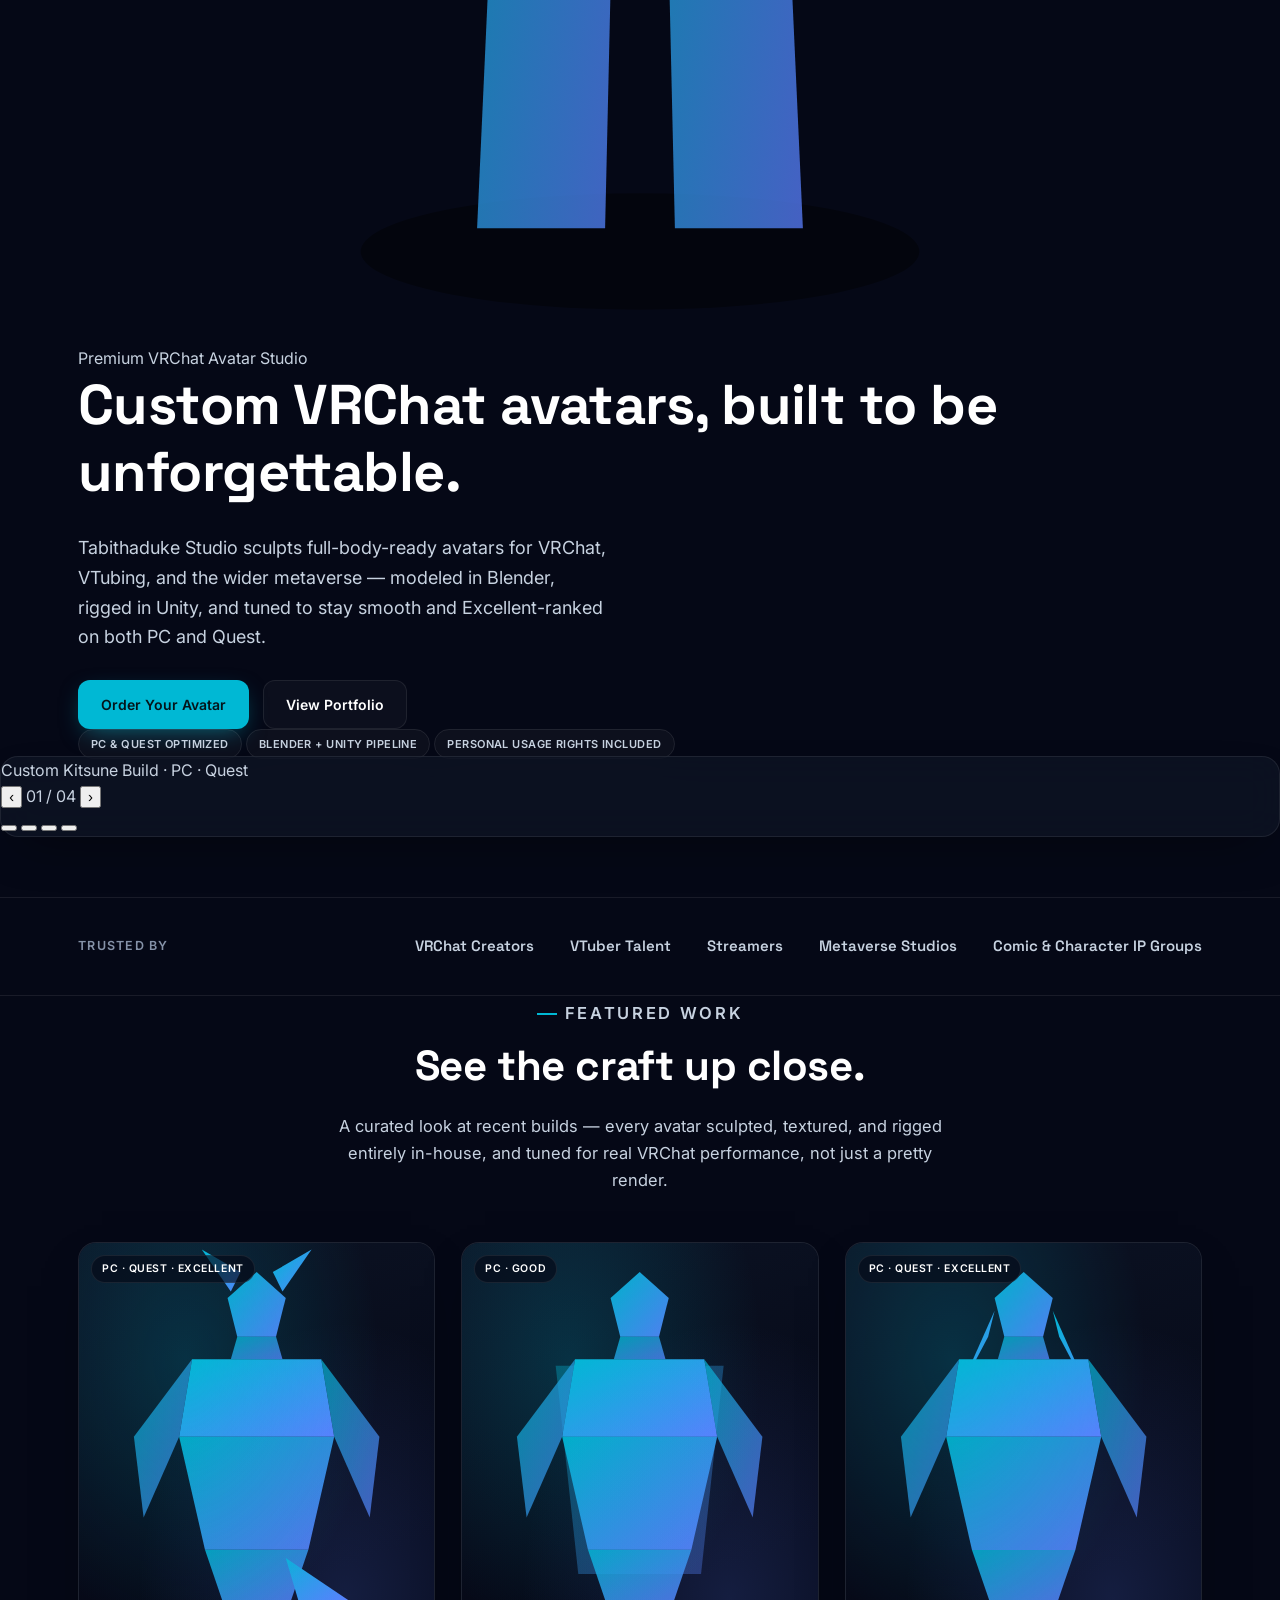
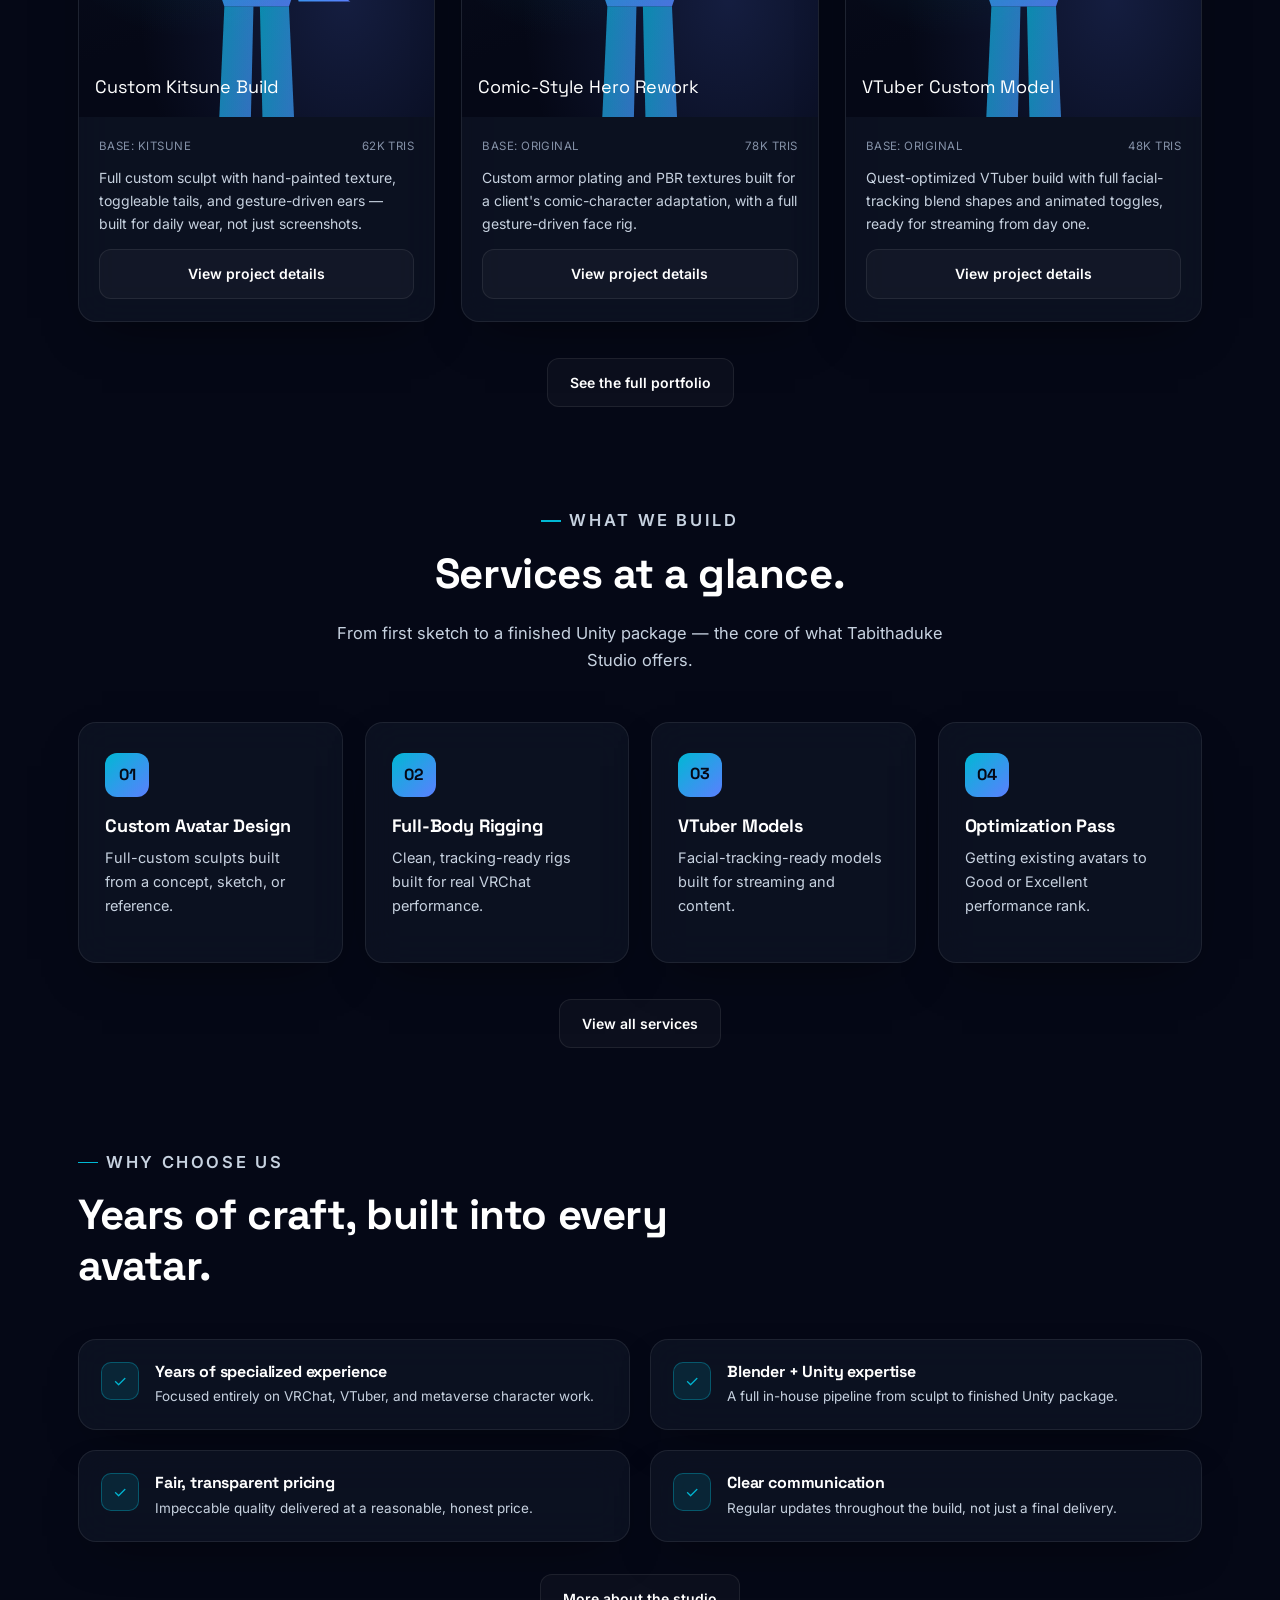
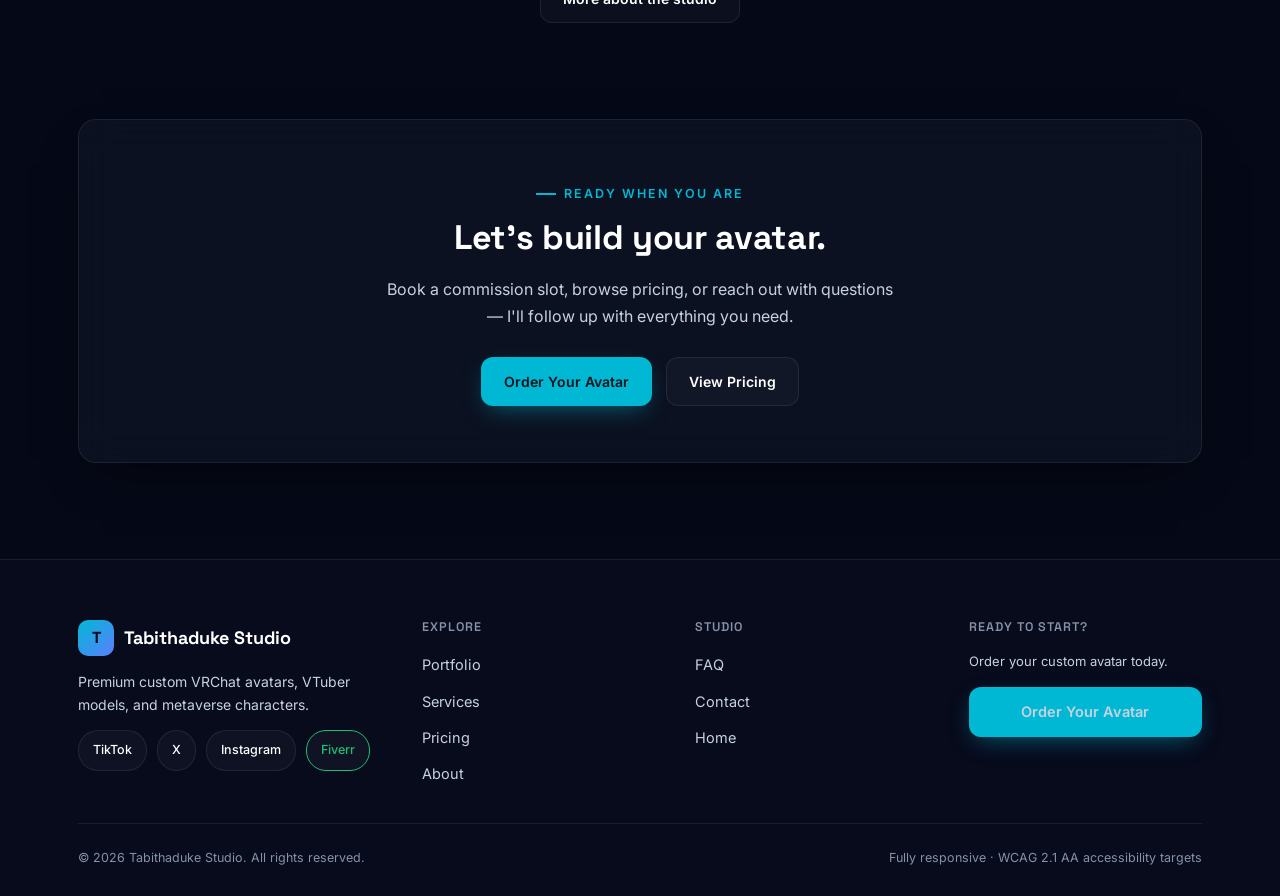
==== commit 7882d0ce: "Backup before content improvements" ====
--- a/tabithaduke-studio/index.html
+++ b/tabithaduke-studio/index.html
@@ -64,14 +64,124 @@
 
 <main id="main">
 
-  <!-- ============ HERO (cinematic) ============ -->
-  <section class="hero">
+  <!-- ============ HERO (fullscreen slider) ============ -->
+  <!-- Each .hero-slide currently renders a placeholder SVG figure (see .avatar-figure).
+       To use real renders: replace the <svg class="avatar-figure">...</svg> in a slide with
+       an <img src="assets/portfolio/your-file.jpg" alt="..."> sized to fill .hero-slide-visual,
+       or set a background-image on .hero-slide-visual and remove the SVG. Add/remove slides in
+       matched pairs: one .hero-slide + one .carousel-dot below, updating data-total-slides. -->
+  <section class="hero" id="heroSection">
     <div class="hero-aurora" aria-hidden="true"><span class="a1"></span><span class="a2"></span></div>
-    <div class="container hero-grid">
-      <div class="hero-enter">
-        <span class="hero-badge"><span class="dot"></span> Premium Custom Avatar Studio</span>
-        <h1>Custom VRChat avatars, <span class="accent-word">crafted for the metaverse.</span></h1>
-        <p class="lede">Tabithaduke Studio designs premium, full-body-ready avatars for VRChat, VTubing, and metaverse platforms — modeled in Blender, rigged in Unity, and optimized to run beautifully on PC and Quest.</p>
+
+    <div class="hero-slider" id="heroSlider" aria-roledescription="carousel" aria-label="Avatar showcase" tabindex="0">
+      <div class="hero-slide is-active" data-slide="0">
+        <div class="hero-slide-visual">
+          <div class="orb-ring" aria-hidden="true"></div>
+          <div class="pedestal-glow" aria-hidden="true"></div>
+          <svg class="avatar-figure" viewBox="0 0 220 420" role="img" aria-label="Placeholder render — Custom Kitsune Build">
+            <defs><linearGradient id="figGrad1" x1="0" y1="0" x2="1" y2="1"><stop offset="0%" stop-color="var(--accent)"/><stop offset="100%" stop-color="var(--accent2)"/></linearGradient></defs>
+            <ellipse class="figure-shadow" cx="110" cy="404" rx="48" ry="10" fill="#000000" opacity="0.4"/>
+            <polygon class="figure-accent" points="94,30 76,4 100,18" fill="url(#figGrad1)"/>
+            <polygon class="figure-accent" points="126,30 144,4 120,18" fill="url(#figGrad1)"/>
+            <polygon points="110,18 128,34 122,58 98,58 92,34" fill="url(#figGrad1)" fill-opacity="0.95"/>
+            <polygon points="98,58 122,58 126,72 94,72" fill="url(#figGrad1)" fill-opacity="0.8"/>
+            <polygon points="70,72 150,72 158,120 62,120" fill="url(#figGrad1)" fill-opacity="1"/>
+            <polygon points="62,120 158,120 142,190 78,190" fill="url(#figGrad1)" fill-opacity="0.9"/>
+            <polygon points="70,72 62,120 40,170 34,120" fill="url(#figGrad1)" fill-opacity="0.7"/>
+            <polygon points="150,72 158,120 180,170 186,120" fill="url(#figGrad1)" fill-opacity="0.7"/>
+            <polygon points="78,190 142,190 130,225 90,225" fill="url(#figGrad1)" fill-opacity="0.85"/>
+            <polygon points="90,225 108,225 104,400 82,400" fill="url(#figGrad1)" fill-opacity="0.75"/>
+            <polygon points="112,225 130,225 138,400 116,400" fill="url(#figGrad1)" fill-opacity="0.75"/>
+            <polygon class="figure-accent" points="128,195 168,222 136,222" fill="url(#figGrad1)"/>
+          </svg>
+          <span class="particle p1" aria-hidden="true"></span>
+          <span class="particle p2" aria-hidden="true"></span>
+          <span class="particle p3" aria-hidden="true"></span>
+        </div>
+      </div>
+
+      <div class="hero-slide" data-slide="1">
+        <div class="hero-slide-visual">
+          <div class="orb-ring" aria-hidden="true"></div>
+          <div class="pedestal-glow" aria-hidden="true"></div>
+          <svg class="avatar-figure" viewBox="0 0 220 420" role="img" aria-label="Placeholder render — Comic-Style Hero Rework">
+            <defs><linearGradient id="figGrad2" x1="0" y1="0" x2="1" y2="1"><stop offset="0%" stop-color="var(--accent)"/><stop offset="100%" stop-color="var(--accent2)"/></linearGradient></defs>
+            <ellipse class="figure-shadow" cx="110" cy="404" rx="48" ry="10" fill="#000000" opacity="0.4"/>
+            <polygon class="figure-accent" points="58,76 162,76 148,205 72,205" fill="url(#figGrad2)" fill-opacity="0.35"/>
+            <polygon points="110,18 128,34 122,58 98,58 92,34" fill="url(#figGrad2)" fill-opacity="0.95"/>
+            <polygon points="98,58 122,58 126,72 94,72" fill="url(#figGrad2)" fill-opacity="0.8"/>
+            <polygon points="70,72 150,72 158,120 62,120" fill="url(#figGrad2)" fill-opacity="1"/>
+            <polygon points="62,120 158,120 142,190 78,190" fill="url(#figGrad2)" fill-opacity="0.9"/>
+            <polygon points="70,72 62,120 40,170 34,120" fill="url(#figGrad2)" fill-opacity="0.7"/>
+            <polygon points="150,72 158,120 180,170 186,120" fill="url(#figGrad2)" fill-opacity="0.7"/>
+            <polygon points="78,190 142,190 130,225 90,225" fill="url(#figGrad2)" fill-opacity="0.85"/>
+            <polygon points="90,225 108,225 104,400 82,400" fill="url(#figGrad2)" fill-opacity="0.75"/>
+            <polygon points="112,225 130,225 138,400 116,400" fill="url(#figGrad2)" fill-opacity="0.75"/>
+          </svg>
+          <span class="particle p1" aria-hidden="true"></span>
+          <span class="particle p2" aria-hidden="true"></span>
+          <span class="particle p3" aria-hidden="true"></span>
+        </div>
+      </div>
+
+      <div class="hero-slide" data-slide="2">
+        <div class="hero-slide-visual">
+          <div class="orb-ring" aria-hidden="true"></div>
+          <div class="pedestal-glow" aria-hidden="true"></div>
+          <svg class="avatar-figure" viewBox="0 0 220 420" role="img" aria-label="Placeholder render — VTuber Custom Model">
+            <defs><linearGradient id="figGrad3" x1="0" y1="0" x2="1" y2="1"><stop offset="0%" stop-color="var(--accent)"/><stop offset="100%" stop-color="var(--accent2)"/></linearGradient></defs>
+            <ellipse class="figure-shadow" cx="110" cy="404" rx="48" ry="10" fill="#000000" opacity="0.4"/>
+            <polygon class="figure-accent" points="92,42 68,96 88,58" fill="url(#figGrad3)"/>
+            <polygon class="figure-accent" points="128,42 152,96 132,58" fill="url(#figGrad3)"/>
+            <polygon points="110,18 128,34 122,58 98,58 92,34" fill="url(#figGrad3)" fill-opacity="0.95"/>
+            <polygon points="98,58 122,58 126,72 94,72" fill="url(#figGrad3)" fill-opacity="0.8"/>
+            <polygon points="70,72 150,72 158,120 62,120" fill="url(#figGrad3)" fill-opacity="1"/>
+            <polygon points="62,120 158,120 142,190 78,190" fill="url(#figGrad3)" fill-opacity="0.9"/>
+            <polygon points="70,72 62,120 40,170 34,120" fill="url(#figGrad3)" fill-opacity="0.7"/>
+            <polygon points="150,72 158,120 180,170 186,120" fill="url(#figGrad3)" fill-opacity="0.7"/>
+            <polygon points="78,190 142,190 130,225 90,225" fill="url(#figGrad3)" fill-opacity="0.85"/>
+            <polygon points="90,225 108,225 104,400 82,400" fill="url(#figGrad3)" fill-opacity="0.75"/>
+            <polygon points="112,225 130,225 138,400 116,400" fill="url(#figGrad3)" fill-opacity="0.75"/>
+          </svg>
+          <span class="particle p1" aria-hidden="true"></span>
+          <span class="particle p2" aria-hidden="true"></span>
+          <span class="particle p3" aria-hidden="true"></span>
+        </div>
+      </div>
+
+      <div class="hero-slide" data-slide="3">
+        <div class="hero-slide-visual">
+          <div class="orb-ring" aria-hidden="true"></div>
+          <div class="pedestal-glow" aria-hidden="true"></div>
+          <svg class="avatar-figure" viewBox="0 0 220 420" role="img" aria-label="Placeholder render — Original Metaverse Character">
+            <defs><linearGradient id="figGrad4" x1="0" y1="0" x2="1" y2="1"><stop offset="0%" stop-color="var(--accent)"/><stop offset="100%" stop-color="var(--accent2)"/></linearGradient></defs>
+            <ellipse class="figure-shadow" cx="110" cy="404" rx="48" ry="10" fill="#000000" opacity="0.4"/>
+            <polygon class="figure-accent" points="52,68 82,68 74,98 46,94" fill="url(#figGrad4)"/>
+            <polygon class="figure-accent" points="168,68 138,68 146,98 174,94" fill="url(#figGrad4)"/>
+            <polygon points="110,18 128,34 122,58 98,58 92,34" fill="url(#figGrad4)" fill-opacity="0.95"/>
+            <polygon points="98,58 122,58 126,72 94,72" fill="url(#figGrad4)" fill-opacity="0.8"/>
+            <polygon points="70,72 150,72 158,120 62,120" fill="url(#figGrad4)" fill-opacity="1"/>
+            <polygon points="62,120 158,120 142,190 78,190" fill="url(#figGrad4)" fill-opacity="0.9"/>
+            <polygon points="70,72 62,120 40,170 34,120" fill="url(#figGrad4)" fill-opacity="0.7"/>
+            <polygon points="150,72 158,120 180,170 186,120" fill="url(#figGrad4)" fill-opacity="0.7"/>
+            <polygon points="78,190 142,190 130,225 90,225" fill="url(#figGrad4)" fill-opacity="0.85"/>
+            <polygon points="90,225 108,225 104,400 82,400" fill="url(#figGrad4)" fill-opacity="0.75"/>
+            <polygon points="112,225 130,225 138,400 116,400" fill="url(#figGrad4)" fill-opacity="0.75"/>
+          </svg>
+          <span class="particle p1" aria-hidden="true"></span>
+          <span class="particle p2" aria-hidden="true"></span>
+          <span class="particle p3" aria-hidden="true"></span>
+        </div>
+      </div>
+    </div>
+
+    <div class="hero-scrim" aria-hidden="true"></div>
+
+    <div class="container">
+      <div class="hero-copy hero-enter">
+        <span class="hero-badge"><span class="dot"></span> Premium VRChat Avatar Studio</span>
+        <h1>Custom VRChat avatars, <span class="accent-word">built to be unforgettable.</span></h1>
+        <p class="lede">Tabithaduke Studio sculpts full-body-ready avatars for VRChat, VTubing, and the wider metaverse — modeled in Blender, rigged in Unity, and tuned to stay smooth and Excellent-ranked on both PC and Quest.</p>
         <div class="hero-actions">
           <a class="btn btn-primary" href="contact.html">Order Your Avatar</a>
           <a class="btn btn-outline" href="portfolio.html">View Portfolio</a>
@@ -82,31 +192,20 @@
           <span class="badge">Personal Usage Rights Included</span>
         </div>
       </div>
-      <div class="cinematic-visual hero-enter hero-enter-delay">
-        <span class="showcase-badge">Featured Build</span>
-        <div class="orb-ring" aria-hidden="true"></div>
-        <div class="pedestal-glow" aria-hidden="true"></div>
-        <svg class="avatar-figure" viewBox="0 0 220 420" role="img" aria-label="Stylized placeholder render of a custom avatar build">
-          <defs>
-            <linearGradient id="figGrad0" x1="0" y1="0" x2="1" y2="1">
-              <stop offset="0%" stop-color="var(--accent)"/>
-              <stop offset="100%" stop-color="var(--accent2)"/>
-            </linearGradient>
-          </defs>
-          <polygon points="110,18 128,34 122,58 98,58 92,34" fill="url(#figGrad0)" fill-opacity="0.95"/>
-          <polygon points="98,58 122,58 126,72 94,72" fill="url(#figGrad0)" fill-opacity="0.8"/>
-          <polygon points="70,72 150,72 158,120 62,120" fill="url(#figGrad0)" fill-opacity="1"/>
-          <polygon points="62,120 158,120 142,190 78,190" fill="url(#figGrad0)" fill-opacity="0.9"/>
-          <polygon points="70,72 62,120 40,170 34,120" fill="url(#figGrad0)" fill-opacity="0.7"/>
-          <polygon points="150,72 158,120 180,170 186,120" fill="url(#figGrad0)" fill-opacity="0.7"/>
-          <polygon points="78,190 142,190 130,225 90,225" fill="url(#figGrad0)" fill-opacity="0.85"/>
-          <polygon points="90,225 108,225 104,400 82,400" fill="url(#figGrad0)" fill-opacity="0.75"/>
-          <polygon points="112,225 130,225 138,400 116,400" fill="url(#figGrad0)" fill-opacity="0.75"/>
-          <polygon points="70,72 110,72 108,120 62,120" fill="#FFFFFF" fill-opacity="0.08"/>
-        </svg>
-        <span class="particle p1" aria-hidden="true"></span>
-        <span class="particle p2" aria-hidden="true"></span>
-        <span class="particle p3" aria-hidden="true"></span>
+    </div>
+
+    <div class="hero-slide-panel glass hero-enter hero-enter-delay">
+      <span class="hero-slide-tag" id="heroSlideTag">Custom Kitsune Build · PC · Quest</span>
+      <div class="hero-slider-nav">
+        <button class="carousel-arrow prev" id="heroPrev" type="button" aria-label="Previous avatar">‹</button>
+        <span class="carousel-counter" id="heroCounter" aria-live="polite">01 / 04</span>
+        <button class="carousel-arrow next" id="heroNext" type="button" aria-label="Next avatar">›</button>
+      </div>
+      <div class="carousel-dots" id="heroDots" role="tablist" aria-label="Choose an avatar to preview">
+        <button class="carousel-dot is-active" role="tab" aria-selected="true" aria-label="Slide 1" data-goto="0" type="button"></button>
+        <button class="carousel-dot" role="tab" aria-selected="false" aria-label="Slide 2" data-goto="1" type="button"></button>
+        <button class="carousel-dot" role="tab" aria-selected="false" aria-label="Slide 3" data-goto="2" type="button"></button>
+        <button class="carousel-dot" role="tab" aria-selected="false" aria-label="Slide 4" data-goto="3" type="button"></button>
       </div>
     </div>
   </section>
@@ -125,102 +224,104 @@
     </div>
   </section>
 
-  <!-- ============ FEATURED PORTFOLIO (carousel) ============ -->
-  <!-- Each .banner-visual currently renders a placeholder SVG figure (see .avatar-figure).
-       To use real renders: replace the <svg class="avatar-figure">...</svg> in a slide with
-       an <img src="assets/portfolio/your-file.jpg" alt="..."> sized to fill .banner-visual,
-       or set a background-image on .banner-visual and remove the SVG. Add/remove slides in
-       matched pairs: one .banner-slide + one .carousel-dot, updating data-total-slides. -->
+  <!-- ============ FEATURED PORTFOLIO ============ -->
+  <!-- Each .avatar-cover currently renders a placeholder SVG figure (see .avatar-figure).
+       To use a real render: replace the <svg class="avatar-figure">...</svg> inside a card
+       with an <img src="assets/portfolio/your-file.jpg" alt="..."> sized to fill .avatar-cover,
+       or set a background-image on .avatar-cover and remove the SVG. -->
   <section class="section no-top">
     <div class="container">
       <div class="section-head reveal">
         <p class="eyebrow center">Featured Work</p>
-        <h2>The showcase.</h2>
-        <p>A rotating look at recent builds — every avatar modeled, textured, and rigged in-house.</p>
-      </div>
-      <div class="banner-carousel glass reveal" id="heroCarousel" data-total-slides="4" aria-roledescription="carousel" aria-label="Avatar showcase" tabindex="0">
-        <div class="banner-track" id="carouselTrack">
-          <div class="banner-slide is-active" data-slide="0">
-            <div class="banner-visual">
-              <svg class="avatar-figure banner-figure" viewBox="0 0 220 420" role="img" aria-label="Placeholder render — Custom Kitsune Build">
-                <defs><linearGradient id="figGrad1" x1="0" y1="0" x2="1" y2="1"><stop offset="0%" stop-color="var(--accent)"/><stop offset="100%" stop-color="var(--accent2)"/></linearGradient></defs>
-                <polygon points="110,18 128,34 122,58 98,58 92,34" fill="url(#figGrad1)" fill-opacity="0.95"/>
-                <polygon points="98,58 122,58 126,72 94,72" fill="url(#figGrad1)" fill-opacity="0.8"/>
-                <polygon points="70,72 150,72 158,120 62,120" fill="url(#figGrad1)" fill-opacity="1"/>
-                <polygon points="62,120 158,120 142,190 78,190" fill="url(#figGrad1)" fill-opacity="0.9"/>
-                <polygon points="70,72 62,120 40,170 34,120" fill="url(#figGrad1)" fill-opacity="0.7"/>
-                <polygon points="150,72 158,120 180,170 186,120" fill="url(#figGrad1)" fill-opacity="0.7"/>
-                <polygon points="78,190 142,190 130,225 90,225" fill="url(#figGrad1)" fill-opacity="0.85"/>
-                <polygon points="90,225 108,225 104,400 82,400" fill="url(#figGrad1)" fill-opacity="0.75"/>
-                <polygon points="112,225 130,225 138,400 116,400" fill="url(#figGrad1)" fill-opacity="0.75"/>
-              </svg>
-              <span class="tag banner-tag">PC · Quest</span>
-              <span class="name banner-caption">Custom Kitsune Build</span>
-            </div>
-          </div>
-          <div class="banner-slide" data-slide="1">
-            <div class="banner-visual">
-              <svg class="avatar-figure banner-figure" viewBox="0 0 220 420" role="img" aria-label="Placeholder render — Comic-Style Hero Rework">
-                <defs><linearGradient id="figGrad2" x1="0" y1="0" x2="1" y2="1"><stop offset="0%" stop-color="var(--accent)"/><stop offset="100%" stop-color="var(--accent2)"/></linearGradient></defs>
-                <polygon points="110,18 128,34 122,58 98,58 92,34" fill="url(#figGrad2)" fill-opacity="0.95"/>
-                <polygon points="98,58 122,58 126,72 94,72" fill="url(#figGrad2)" fill-opacity="0.8"/>
-                <polygon points="70,72 150,72 158,120 62,120" fill="url(#figGrad2)" fill-opacity="1"/>
-                <polygon points="62,120 158,120 142,190 78,190" fill="url(#figGrad2)" fill-opacity="0.9"/>
-                <polygon points="70,72 62,120 40,170 34,120" fill="url(#figGrad2)" fill-opacity="0.7"/>
-                <polygon points="150,72 158,120 180,170 186,120" fill="url(#figGrad2)" fill-opacity="0.7"/>
-                <polygon points="78,190 142,190 130,225 90,225" fill="url(#figGrad2)" fill-opacity="0.85"/>
-                <polygon points="90,225 108,225 104,400 82,400" fill="url(#figGrad2)" fill-opacity="0.75"/>
-                <polygon points="112,225 130,225 138,400 116,400" fill="url(#figGrad2)" fill-opacity="0.75"/>
-              </svg>
-              <span class="tag banner-tag">PC</span>
-              <span class="name banner-caption">Comic-Style Hero Rework</span>
-            </div>
-          </div>
-          <div class="banner-slide" data-slide="2">
-            <div class="banner-visual">
-              <svg class="avatar-figure banner-figure" viewBox="0 0 220 420" role="img" aria-label="Placeholder render — VTuber Custom Model">
-                <defs><linearGradient id="figGrad3" x1="0" y1="0" x2="1" y2="1"><stop offset="0%" stop-color="var(--accent)"/><stop offset="100%" stop-color="var(--accent2)"/></linearGradient></defs>
-                <polygon points="110,18 128,34 122,58 98,58 92,34" fill="url(#figGrad3)" fill-opacity="0.95"/>
-                <polygon points="98,58 122,58 126,72 94,72" fill="url(#figGrad3)" fill-opacity="0.8"/>
-                <polygon points="70,72 150,72 158,120 62,120" fill="url(#figGrad3)" fill-opacity="1"/>
-                <polygon points="62,120 158,120 142,190 78,190" fill="url(#figGrad3)" fill-opacity="0.9"/>
-                <polygon points="70,72 62,120 40,170 34,120" fill="url(#figGrad3)" fill-opacity="0.7"/>
-                <polygon points="150,72 158,120 180,170 186,120" fill="url(#figGrad3)" fill-opacity="0.7"/>
-                <polygon points="78,190 142,190 130,225 90,225" fill="url(#figGrad3)" fill-opacity="0.85"/>
-                <polygon points="90,225 108,225 104,400 82,400" fill="url(#figGrad3)" fill-opacity="0.75"/>
-                <polygon points="112,225 130,225 138,400 116,400" fill="url(#figGrad3)" fill-opacity="0.75"/>
-              </svg>
-              <span class="tag banner-tag">PC · Quest</span>
-              <span class="name banner-caption">VTuber Custom Model</span>
-            </div>
-          </div>
-          <div class="banner-slide" data-slide="3">
-            <div class="banner-visual">
-              <svg class="avatar-figure banner-figure" viewBox="0 0 220 420" role="img" aria-label="Placeholder render — Original Metaverse Character">
-                <defs><linearGradient id="figGrad4" x1="0" y1="0" x2="1" y2="1"><stop offset="0%" stop-color="var(--accent)"/><stop offset="100%" stop-color="var(--accent2)"/></linearGradient></defs>
-                <polygon points="110,18 128,34 122,58 98,58 92,34" fill="url(#figGrad4)" fill-opacity="0.95"/>
-                <polygon points="98,58 122,58 126,72 94,72" fill="url(#figGrad4)" fill-opacity="0.8"/>
-                <polygon points="70,72 150,72 158,120 62,120" fill="url(#figGrad4)" fill-opacity="1"/>
-                <polygon points="62,120 158,120 142,190 78,190" fill="url(#figGrad4)" fill-opacity="0.9"/>
-                <polygon points="70,72 62,120 40,170 34,120" fill="url(#figGrad4)" fill-opacity="0.7"/>
-                <polygon points="150,72 158,120 180,170 186,120" fill="url(#figGrad4)" fill-opacity="0.7"/>
-                <polygon points="78,190 142,190 130,225 90,225" fill="url(#figGrad4)" fill-opacity="0.85"/>
-                <polygon points="90,225 108,225 104,400 82,400" fill="url(#figGrad4)" fill-opacity="0.75"/>
-                <polygon points="112,225 130,225 138,400 116,400" fill="url(#figGrad4)" fill-opacity="0.75"/>
-              </svg>
-              <span class="tag banner-tag">PC</span>
-              <span class="name banner-caption">Original Metaverse Character</span>
-            </div>
-          </div>
-        </div>
-        <button class="carousel-arrow prev" id="carouselPrev" type="button" aria-label="Previous avatar">‹</button>
-        <button class="carousel-arrow next" id="carouselNext" type="button" aria-label="Next avatar">›</button>
-        <div class="carousel-dots" id="carouselDots" role="tablist" aria-label="Choose a slide to view">
-          <button class="carousel-dot is-active" role="tab" aria-selected="true" aria-label="Slide 1" data-goto="0" type="button"></button>
-          <button class="carousel-dot" role="tab" aria-selected="false" aria-label="Slide 2" data-goto="1" type="button"></button>
-          <button class="carousel-dot" role="tab" aria-selected="false" aria-label="Slide 3" data-goto="2" type="button"></button>
-          <button class="carousel-dot" role="tab" aria-selected="false" aria-label="Slide 4" data-goto="3" type="button"></button>
-        </div>
+        <h2>See the craft up close.</h2>
+        <p>A curated look at recent builds — every avatar sculpted, textured, and rigged entirely in-house, and tuned for real VRChat performance, not just a pretty render.</p>
+      </div>
+      <div class="grid-3">
+
+        <!-- Featured card 1: Kitsune -->
+        <article class="avatar-card glass reveal reveal-d1">
+          <div class="avatar-cover">
+            <svg class="avatar-figure card-figure" viewBox="0 0 220 420" role="img" aria-label="Placeholder render — Custom Kitsune Build">
+              <defs><linearGradient id="figGrad5" x1="0" y1="0" x2="1" y2="1"><stop offset="0%" stop-color="var(--accent)"/><stop offset="100%" stop-color="var(--accent2)"/></linearGradient></defs>
+              <ellipse class="figure-shadow" cx="110" cy="404" rx="48" ry="10" fill="#000000" opacity="0.4"/>
+              <polygon class="figure-accent" points="94,30 76,4 100,18" fill="url(#figGrad5)"/>
+              <polygon class="figure-accent" points="126,30 144,4 120,18" fill="url(#figGrad5)"/>
+              <polygon points="110,18 128,34 122,58 98,58 92,34" fill="url(#figGrad5)" fill-opacity="0.95"/>
+              <polygon points="98,58 122,58 126,72 94,72" fill="url(#figGrad5)" fill-opacity="0.8"/>
+              <polygon points="70,72 150,72 158,120 62,120" fill="url(#figGrad5)" fill-opacity="1"/>
+              <polygon points="62,120 158,120 142,190 78,190" fill="url(#figGrad5)" fill-opacity="0.9"/>
+              <polygon points="70,72 62,120 40,170 34,120" fill="url(#figGrad5)" fill-opacity="0.7"/>
+              <polygon points="150,72 158,120 180,170 186,120" fill="url(#figGrad5)" fill-opacity="0.7"/>
+              <polygon points="78,190 142,190 130,225 90,225" fill="url(#figGrad5)" fill-opacity="0.85"/>
+              <polygon points="90,225 108,225 104,400 82,400" fill="url(#figGrad5)" fill-opacity="0.75"/>
+              <polygon points="112,225 130,225 138,400 116,400" fill="url(#figGrad5)" fill-opacity="0.75"/>
+              <polygon class="figure-accent" points="128,195 168,222 136,222" fill="url(#figGrad5)"/>
+            </svg>
+            <span class="tag">PC · Quest · Excellent</span>
+            <span class="name">Custom Kitsune Build</span>
+          </div>
+          <div class="avatar-body">
+            <p class="spec-line"><span>Base: Kitsune</span><span>62K tris</span></p>
+            <p>Full custom sculpt with hand-painted texture, toggleable tails, and gesture-driven ears — built for daily wear, not just screenshots.</p>
+            <a class="btn btn-outline" href="portfolio.html">View project details</a>
+          </div>
+        </article>
+
+        <!-- Featured card 2: Comic-style hero -->
+        <article class="avatar-card glass reveal reveal-d2">
+          <div class="avatar-cover">
+            <svg class="avatar-figure card-figure" viewBox="0 0 220 420" role="img" aria-label="Placeholder render — Comic-Style Hero Rework">
+              <defs><linearGradient id="figGrad6" x1="0" y1="0" x2="1" y2="1"><stop offset="0%" stop-color="var(--accent)"/><stop offset="100%" stop-color="var(--accent2)"/></linearGradient></defs>
+              <ellipse class="figure-shadow" cx="110" cy="404" rx="48" ry="10" fill="#000000" opacity="0.4"/>
+              <polygon class="figure-accent" points="58,76 162,76 148,205 72,205" fill="url(#figGrad6)" fill-opacity="0.35"/>
+              <polygon points="110,18 128,34 122,58 98,58 92,34" fill="url(#figGrad6)" fill-opacity="0.95"/>
+              <polygon points="98,58 122,58 126,72 94,72" fill="url(#figGrad6)" fill-opacity="0.8"/>
+              <polygon points="70,72 150,72 158,120 62,120" fill="url(#figGrad6)" fill-opacity="1"/>
+              <polygon points="62,120 158,120 142,190 78,190" fill="url(#figGrad6)" fill-opacity="0.9"/>
+              <polygon points="70,72 62,120 40,170 34,120" fill="url(#figGrad6)" fill-opacity="0.7"/>
+              <polygon points="150,72 158,120 180,170 186,120" fill="url(#figGrad6)" fill-opacity="0.7"/>
+              <polygon points="78,190 142,190 130,225 90,225" fill="url(#figGrad6)" fill-opacity="0.85"/>
+              <polygon points="90,225 108,225 104,400 82,400" fill="url(#figGrad6)" fill-opacity="0.75"/>
+              <polygon points="112,225 130,225 138,400 116,400" fill="url(#figGrad6)" fill-opacity="0.75"/>
+            </svg>
+            <span class="tag">PC · Good</span>
+            <span class="name">Comic-Style Hero Rework</span>
+          </div>
+          <div class="avatar-body">
+            <p class="spec-line"><span>Base: Original</span><span>78K tris</span></p>
+            <p>Custom armor plating and PBR textures built for a client's comic-character adaptation, with a full gesture-driven face rig.</p>
+            <a class="btn btn-outline" href="portfolio.html">View project details</a>
+          </div>
+        </article>
+
+        <!-- Featured card 3: VTuber -->
+        <article class="avatar-card glass reveal reveal-d3">
+          <div class="avatar-cover">
+            <svg class="avatar-figure card-figure" viewBox="0 0 220 420" role="img" aria-label="Placeholder render — VTuber Custom Model">
+              <defs><linearGradient id="figGrad7" x1="0" y1="0" x2="1" y2="1"><stop offset="0%" stop-color="var(--accent)"/><stop offset="100%" stop-color="var(--accent2)"/></linearGradient></defs>
+              <ellipse class="figure-shadow" cx="110" cy="404" rx="48" ry="10" fill="#000000" opacity="0.4"/>
+              <polygon class="figure-accent" points="92,42 68,96 88,58" fill="url(#figGrad7)"/>
+              <polygon class="figure-accent" points="128,42 152,96 132,58" fill="url(#figGrad7)"/>
+              <polygon points="110,18 128,34 122,58 98,58 92,34" fill="url(#figGrad7)" fill-opacity="0.95"/>
+              <polygon points="98,58 122,58 126,72 94,72" fill="url(#figGrad7)" fill-opacity="0.8"/>
+              <polygon points="70,72 150,72 158,120 62,120" fill="url(#figGrad7)" fill-opacity="1"/>
+              <polygon points="62,120 158,120 142,190 78,190" fill="url(#figGrad7)" fill-opacity="0.9"/>
+              <polygon points="70,72 62,120 40,170 34,120" fill="url(#figGrad7)" fill-opacity="0.7"/>
+              <polygon points="150,72 158,120 180,170 186,120" fill="url(#figGrad7)" fill-opacity="0.7"/>
+              <polygon points="78,190 142,190 130,225 90,225" fill="url(#figGrad7)" fill-opacity="0.85"/>
+              <polygon points="90,225 108,225 104,400 82,400" fill="url(#figGrad7)" fill-opacity="0.75"/>
+              <polygon points="112,225 130,225 138,400 116,400" fill="url(#figGrad7)" fill-opacity="0.75"/>
+            </svg>
+            <span class="tag">PC · Quest · Excellent</span>
+            <span class="name">VTuber Custom Model</span>
+          </div>
+          <div class="avatar-body">
+            <p class="spec-line"><span>Base: Original</span><span>48K tris</span></p>
+            <p>Quest-optimized VTuber build with full facial-tracking blend shapes and animated toggles, ready for streaming from day one.</p>
+            <a class="btn btn-outline" href="portfolio.html">View project details</a>
+          </div>
+        </article>
+
       </div>
       <div class="reveal" style="text-align:center;margin-top:36px">
         <a class="btn btn-outline" href="portfolio.html">See the full portfolio</a>
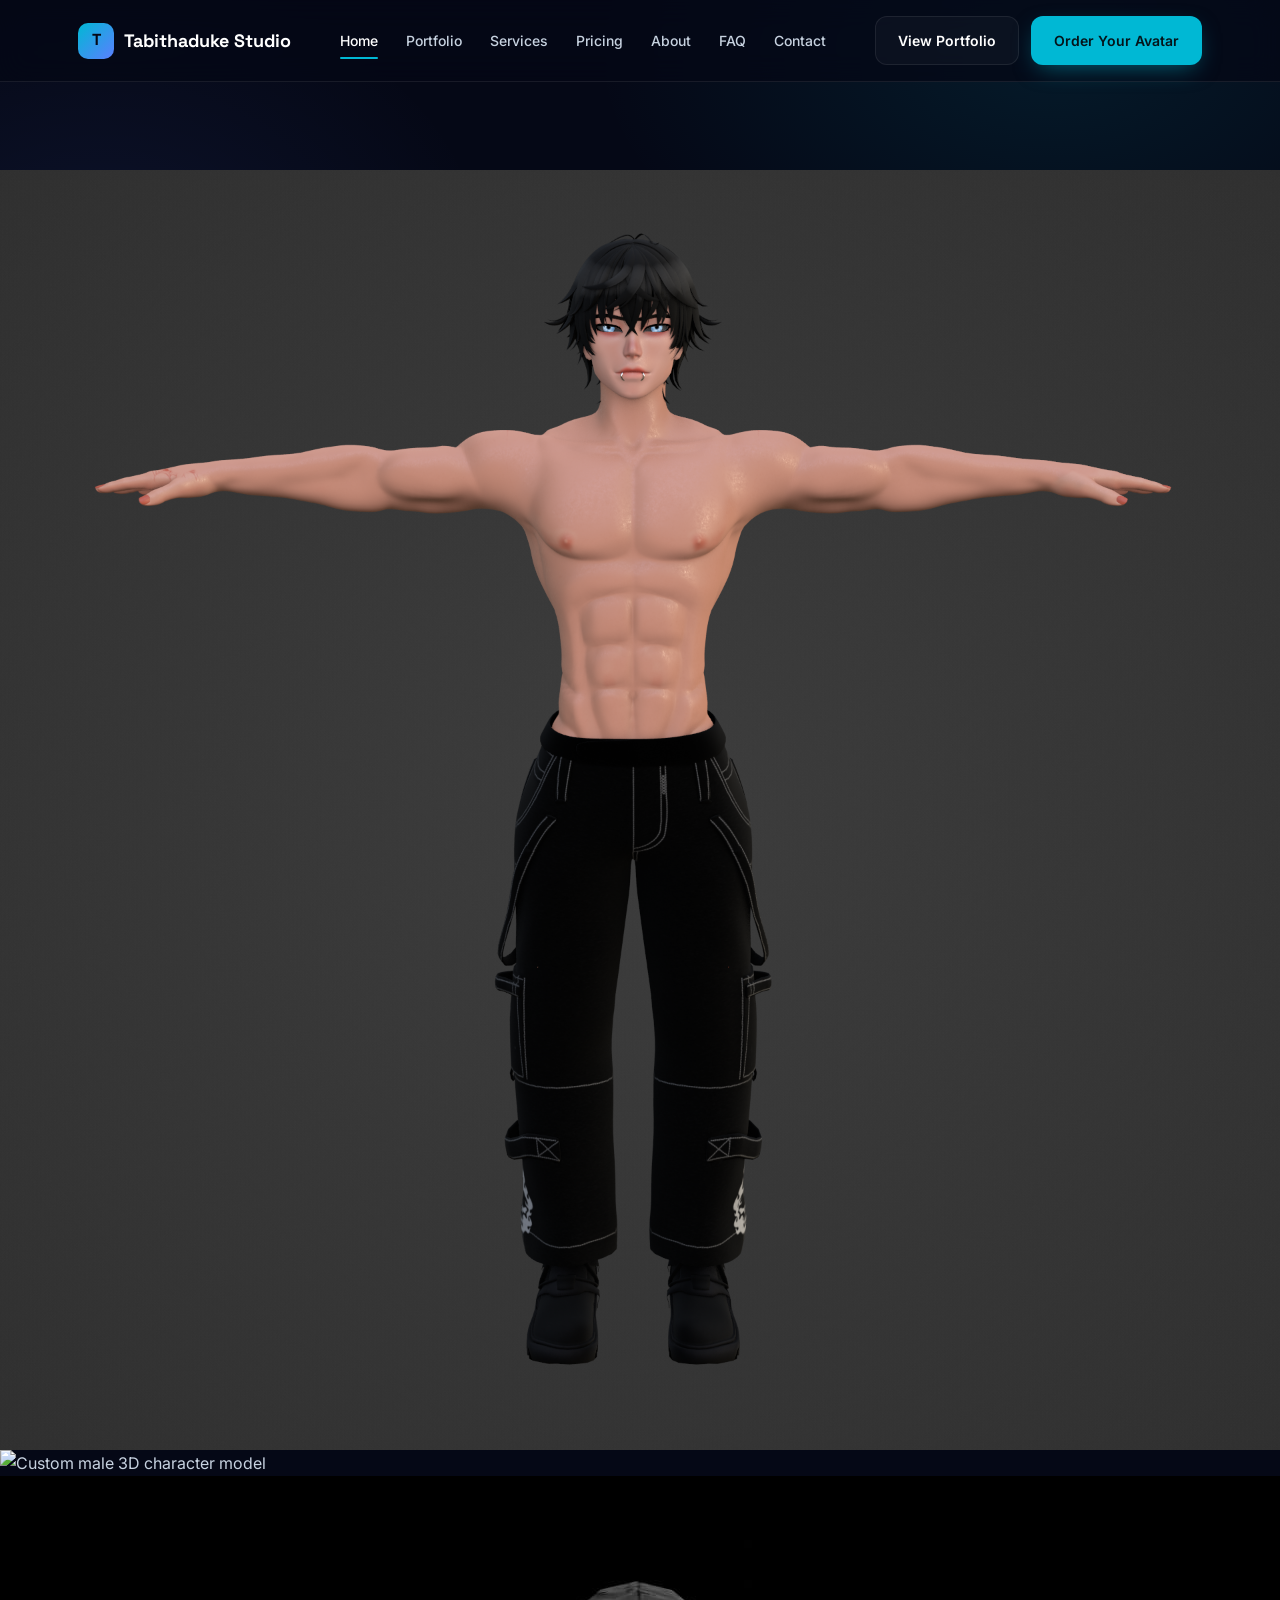
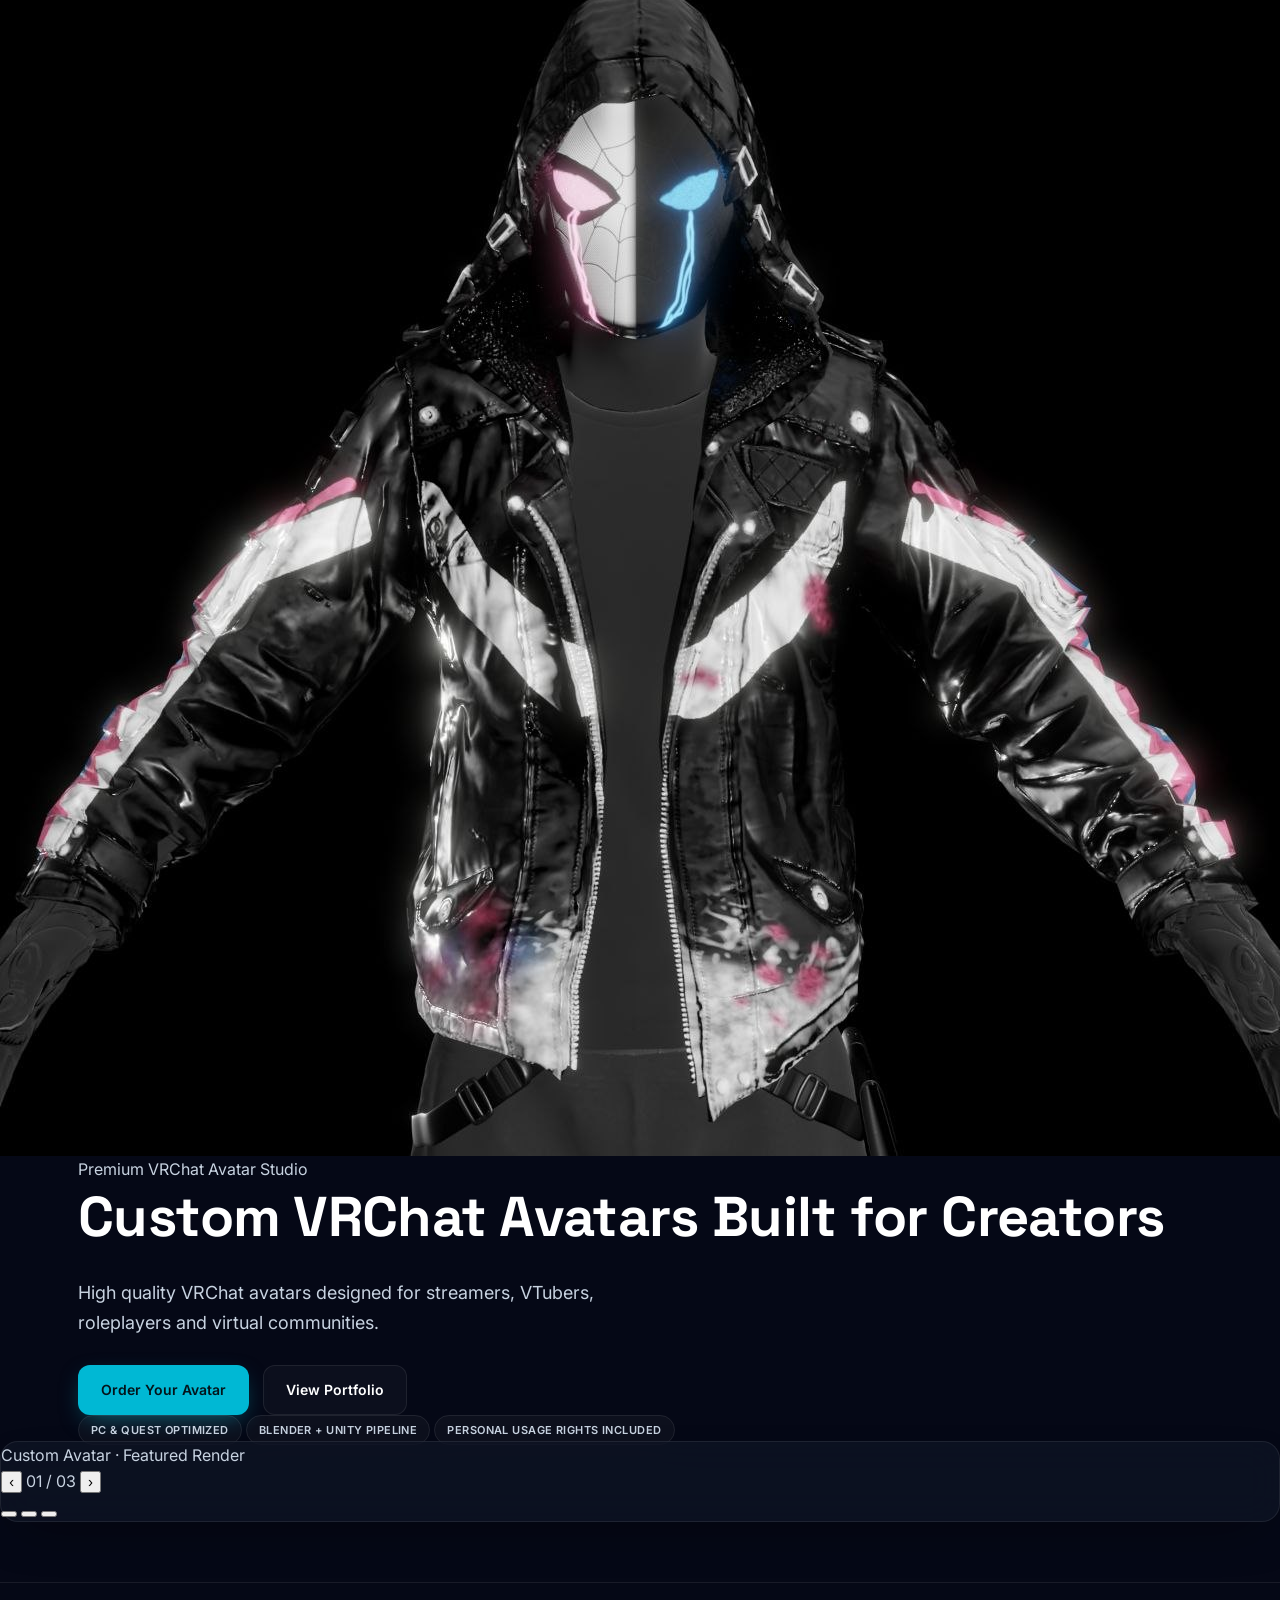
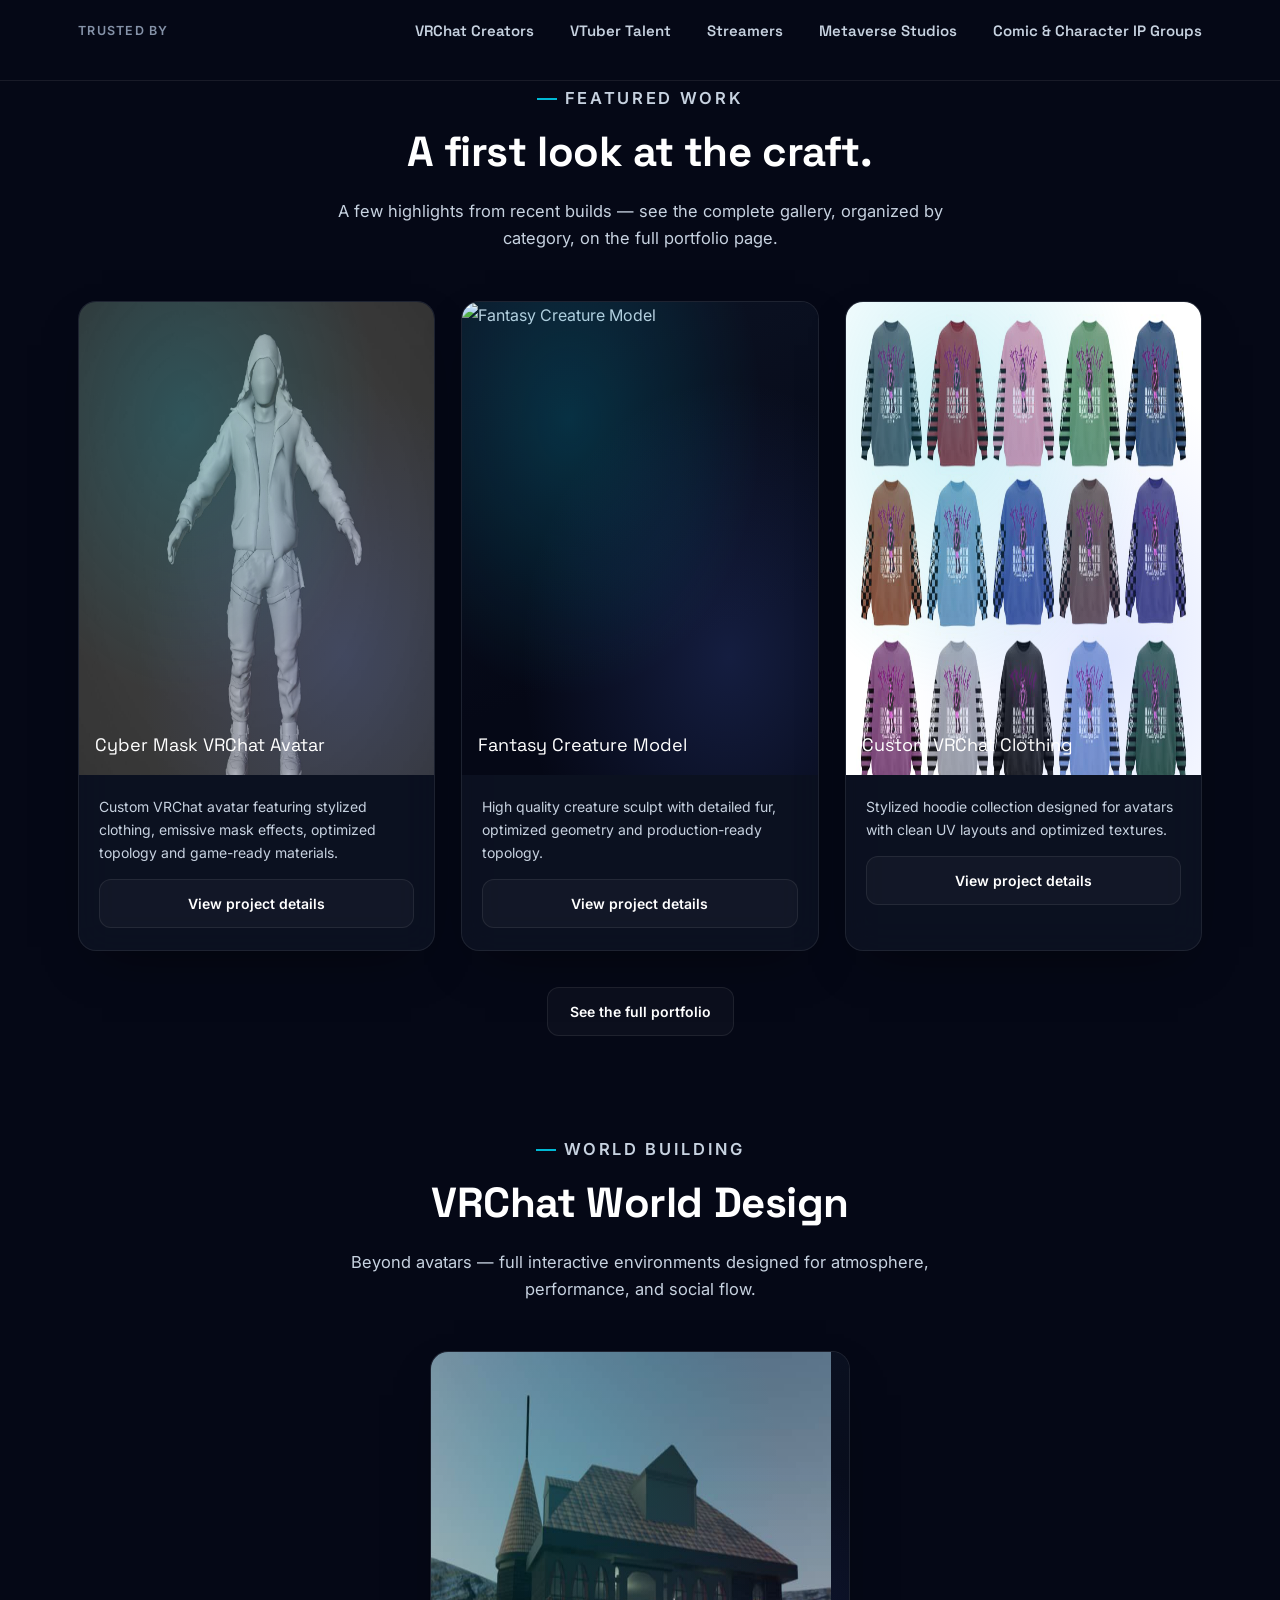
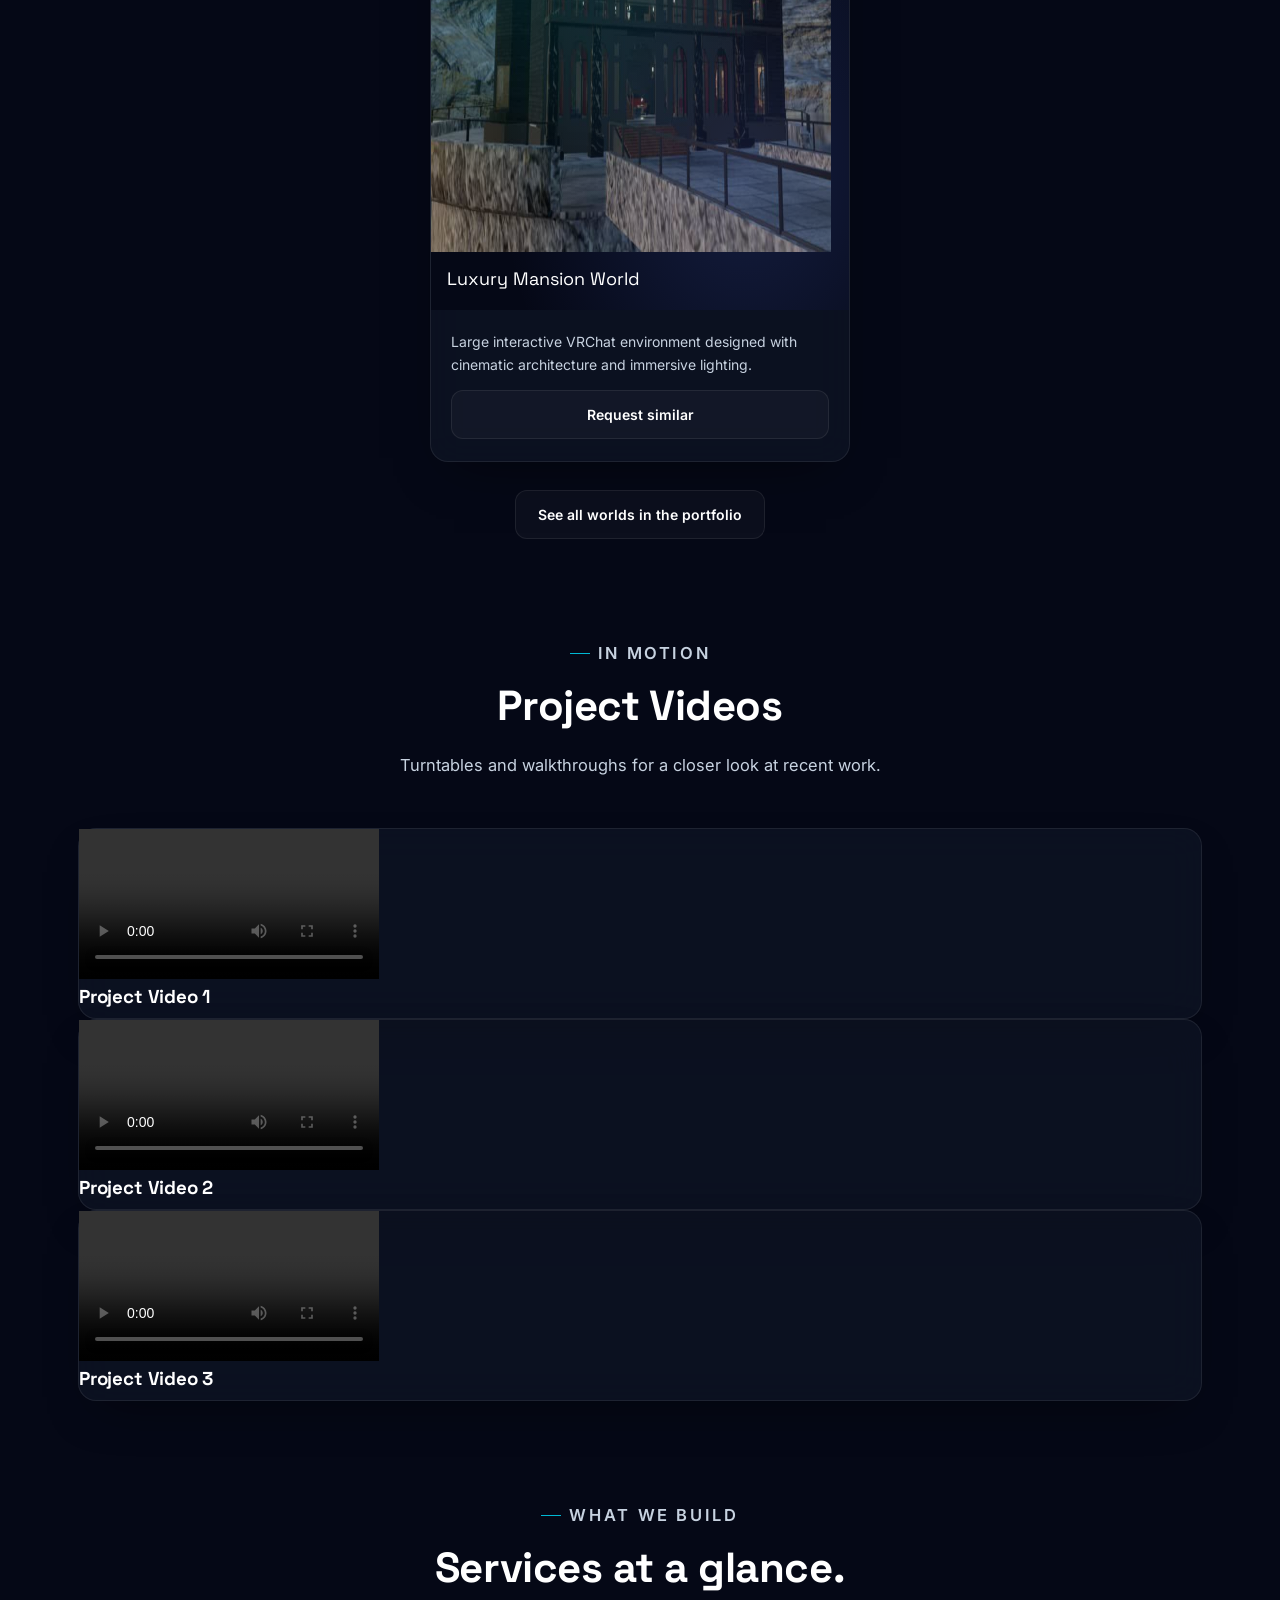
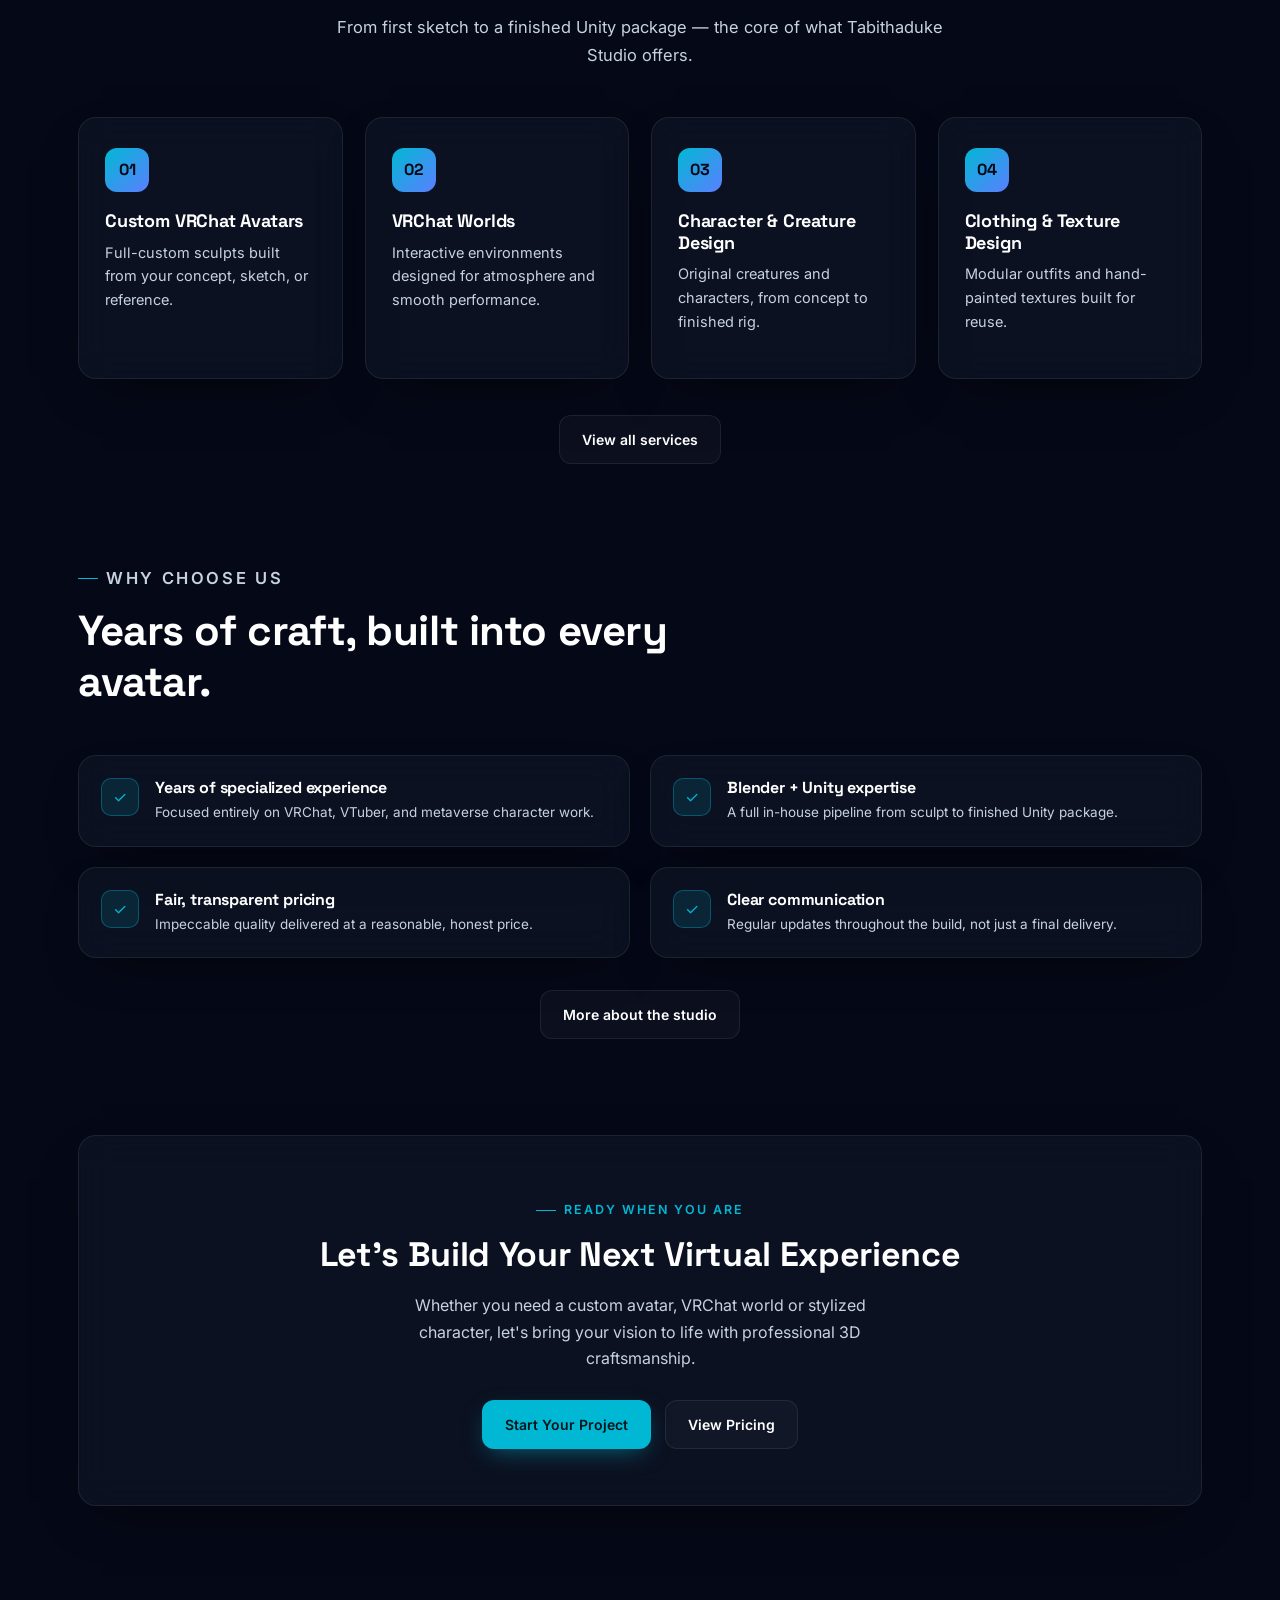
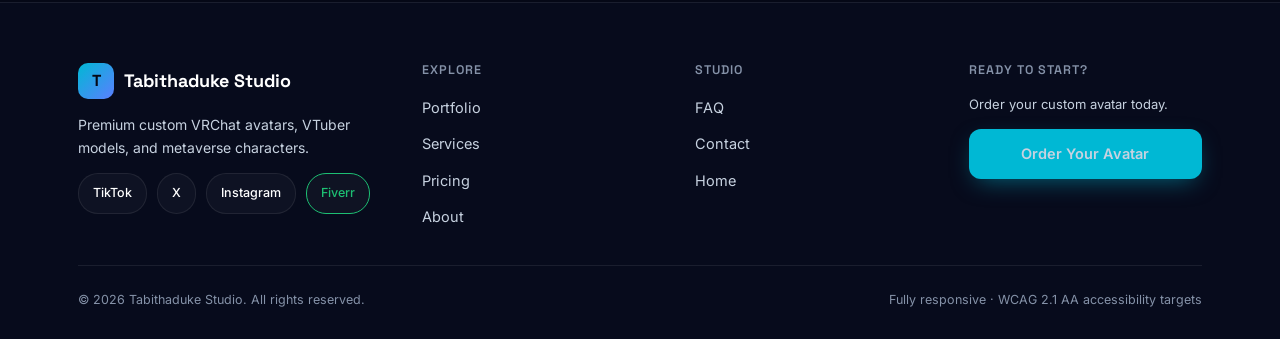
==== commit a0785ba7: "Added portfolio images and hompage improvements" ====
--- a/tabithaduke-studio/index.html
+++ b/tabithaduke-studio/index.html
@@ -65,38 +65,19 @@
 <main id="main">
 
   <!-- ============ HERO (fullscreen slider) ============ -->
-  <!-- Each .hero-slide currently renders a placeholder SVG figure (see .avatar-figure).
-       To use real renders: replace the <svg class="avatar-figure">...</svg> in a slide with
-       an <img src="assets/portfolio/your-file.jpg" alt="..."> sized to fill .hero-slide-visual,
-       or set a background-image on .hero-slide-visual and remove the SVG. Add/remove slides in
-       matched pairs: one .hero-slide + one .carousel-dot below, updating data-total-slides. -->
+  <!-- Real renders: assets/images/hero-avatar.png, male-avatar.png, spider-avatar-front.jpg.
+       Add/remove slides in matched trios: one .hero-slide + one .carousel-dot below + one
+       entry in the `slides` array in js/main.js (initHeroSlider), keeping data-total-slides
+       and aria-labels in sync. -->
   <section class="hero" id="heroSection">
     <div class="hero-aurora" aria-hidden="true"><span class="a1"></span><span class="a2"></span></div>
 
-    <div class="hero-slider" id="heroSlider" aria-roledescription="carousel" aria-label="Avatar showcase" tabindex="0">
+    <div class="hero-slider" id="heroSlider" aria-roledescription="carousel" aria-label="Avatar showcase" tabindex="0" data-total-slides="3">
       <div class="hero-slide is-active" data-slide="0">
         <div class="hero-slide-visual">
           <div class="orb-ring" aria-hidden="true"></div>
           <div class="pedestal-glow" aria-hidden="true"></div>
-          <svg class="avatar-figure" viewBox="0 0 220 420" role="img" aria-label="Placeholder render — Custom Kitsune Build">
-            <defs><linearGradient id="figGrad1" x1="0" y1="0" x2="1" y2="1"><stop offset="0%" stop-color="var(--accent)"/><stop offset="100%" stop-color="var(--accent2)"/></linearGradient></defs>
-            <ellipse class="figure-shadow" cx="110" cy="404" rx="48" ry="10" fill="#000000" opacity="0.4"/>
-            <polygon class="figure-accent" points="94,30 76,4 100,18" fill="url(#figGrad1)"/>
-            <polygon class="figure-accent" points="126,30 144,4 120,18" fill="url(#figGrad1)"/>
-            <polygon points="110,18 128,34 122,58 98,58 92,34" fill="url(#figGrad1)" fill-opacity="0.95"/>
-            <polygon points="98,58 122,58 126,72 94,72" fill="url(#figGrad1)" fill-opacity="0.8"/>
-            <polygon points="70,72 150,72 158,120 62,120" fill="url(#figGrad1)" fill-opacity="1"/>
-            <polygon points="62,120 158,120 142,190 78,190" fill="url(#figGrad1)" fill-opacity="0.9"/>
-            <polygon points="70,72 62,120 40,170 34,120" fill="url(#figGrad1)" fill-opacity="0.7"/>
-            <polygon points="150,72 158,120 180,170 186,120" fill="url(#figGrad1)" fill-opacity="0.7"/>
-            <polygon points="78,190 142,190 130,225 90,225" fill="url(#figGrad1)" fill-opacity="0.85"/>
-            <polygon points="90,225 108,225 104,400 82,400" fill="url(#figGrad1)" fill-opacity="0.75"/>
-            <polygon points="112,225 130,225 138,400 116,400" fill="url(#figGrad1)" fill-opacity="0.75"/>
-            <polygon class="figure-accent" points="128,195 168,222 136,222" fill="url(#figGrad1)"/>
-          </svg>
-          <span class="particle p1" aria-hidden="true"></span>
-          <span class="particle p2" aria-hidden="true"></span>
-          <span class="particle p3" aria-hidden="true"></span>
+          <img class="hero-slide-image" src="assets/images/hero-avatar.png" alt="Custom VRChat avatar — featured render">
         </div>
       </div>
 
@@ -104,23 +85,7 @@
         <div class="hero-slide-visual">
           <div class="orb-ring" aria-hidden="true"></div>
           <div class="pedestal-glow" aria-hidden="true"></div>
-          <svg class="avatar-figure" viewBox="0 0 220 420" role="img" aria-label="Placeholder render — Comic-Style Hero Rework">
-            <defs><linearGradient id="figGrad2" x1="0" y1="0" x2="1" y2="1"><stop offset="0%" stop-color="var(--accent)"/><stop offset="100%" stop-color="var(--accent2)"/></linearGradient></defs>
-            <ellipse class="figure-shadow" cx="110" cy="404" rx="48" ry="10" fill="#000000" opacity="0.4"/>
-            <polygon class="figure-accent" points="58,76 162,76 148,205 72,205" fill="url(#figGrad2)" fill-opacity="0.35"/>
-            <polygon points="110,18 128,34 122,58 98,58 92,34" fill="url(#figGrad2)" fill-opacity="0.95"/>
-            <polygon points="98,58 122,58 126,72 94,72" fill="url(#figGrad2)" fill-opacity="0.8"/>
-            <polygon points="70,72 150,72 158,120 62,120" fill="url(#figGrad2)" fill-opacity="1"/>
-            <polygon points="62,120 158,120 142,190 78,190" fill="url(#figGrad2)" fill-opacity="0.9"/>
-            <polygon points="70,72 62,120 40,170 34,120" fill="url(#figGrad2)" fill-opacity="0.7"/>
-            <polygon points="150,72 158,120 180,170 186,120" fill="url(#figGrad2)" fill-opacity="0.7"/>
-            <polygon points="78,190 142,190 130,225 90,225" fill="url(#figGrad2)" fill-opacity="0.85"/>
-            <polygon points="90,225 108,225 104,400 82,400" fill="url(#figGrad2)" fill-opacity="0.75"/>
-            <polygon points="112,225 130,225 138,400 116,400" fill="url(#figGrad2)" fill-opacity="0.75"/>
-          </svg>
-          <span class="particle p1" aria-hidden="true"></span>
-          <span class="particle p2" aria-hidden="true"></span>
-          <span class="particle p3" aria-hidden="true"></span>
+          <img class="hero-slide-image" src="assets/images/male-avatar.png" alt="Custom male 3D character model">
         </div>
       </div>
 
@@ -128,49 +93,7 @@
         <div class="hero-slide-visual">
           <div class="orb-ring" aria-hidden="true"></div>
           <div class="pedestal-glow" aria-hidden="true"></div>
-          <svg class="avatar-figure" viewBox="0 0 220 420" role="img" aria-label="Placeholder render — VTuber Custom Model">
-            <defs><linearGradient id="figGrad3" x1="0" y1="0" x2="1" y2="1"><stop offset="0%" stop-color="var(--accent)"/><stop offset="100%" stop-color="var(--accent2)"/></linearGradient></defs>
-            <ellipse class="figure-shadow" cx="110" cy="404" rx="48" ry="10" fill="#000000" opacity="0.4"/>
-            <polygon class="figure-accent" points="92,42 68,96 88,58" fill="url(#figGrad3)"/>
-            <polygon class="figure-accent" points="128,42 152,96 132,58" fill="url(#figGrad3)"/>
-            <polygon points="110,18 128,34 122,58 98,58 92,34" fill="url(#figGrad3)" fill-opacity="0.95"/>
-            <polygon points="98,58 122,58 126,72 94,72" fill="url(#figGrad3)" fill-opacity="0.8"/>
-            <polygon points="70,72 150,72 158,120 62,120" fill="url(#figGrad3)" fill-opacity="1"/>
-            <polygon points="62,120 158,120 142,190 78,190" fill="url(#figGrad3)" fill-opacity="0.9"/>
-            <polygon points="70,72 62,120 40,170 34,120" fill="url(#figGrad3)" fill-opacity="0.7"/>
-            <polygon points="150,72 158,120 180,170 186,120" fill="url(#figGrad3)" fill-opacity="0.7"/>
-            <polygon points="78,190 142,190 130,225 90,225" fill="url(#figGrad3)" fill-opacity="0.85"/>
-            <polygon points="90,225 108,225 104,400 82,400" fill="url(#figGrad3)" fill-opacity="0.75"/>
-            <polygon points="112,225 130,225 138,400 116,400" fill="url(#figGrad3)" fill-opacity="0.75"/>
-          </svg>
-          <span class="particle p1" aria-hidden="true"></span>
-          <span class="particle p2" aria-hidden="true"></span>
-          <span class="particle p3" aria-hidden="true"></span>
-        </div>
-      </div>
-
-      <div class="hero-slide" data-slide="3">
-        <div class="hero-slide-visual">
-          <div class="orb-ring" aria-hidden="true"></div>
-          <div class="pedestal-glow" aria-hidden="true"></div>
-          <svg class="avatar-figure" viewBox="0 0 220 420" role="img" aria-label="Placeholder render — Original Metaverse Character">
-            <defs><linearGradient id="figGrad4" x1="0" y1="0" x2="1" y2="1"><stop offset="0%" stop-color="var(--accent)"/><stop offset="100%" stop-color="var(--accent2)"/></linearGradient></defs>
-            <ellipse class="figure-shadow" cx="110" cy="404" rx="48" ry="10" fill="#000000" opacity="0.4"/>
-            <polygon class="figure-accent" points="52,68 82,68 74,98 46,94" fill="url(#figGrad4)"/>
-            <polygon class="figure-accent" points="168,68 138,68 146,98 174,94" fill="url(#figGrad4)"/>
-            <polygon points="110,18 128,34 122,58 98,58 92,34" fill="url(#figGrad4)" fill-opacity="0.95"/>
-            <polygon points="98,58 122,58 126,72 94,72" fill="url(#figGrad4)" fill-opacity="0.8"/>
-            <polygon points="70,72 150,72 158,120 62,120" fill="url(#figGrad4)" fill-opacity="1"/>
-            <polygon points="62,120 158,120 142,190 78,190" fill="url(#figGrad4)" fill-opacity="0.9"/>
-            <polygon points="70,72 62,120 40,170 34,120" fill="url(#figGrad4)" fill-opacity="0.7"/>
-            <polygon points="150,72 158,120 180,170 186,120" fill="url(#figGrad4)" fill-opacity="0.7"/>
-            <polygon points="78,190 142,190 130,225 90,225" fill="url(#figGrad4)" fill-opacity="0.85"/>
-            <polygon points="90,225 108,225 104,400 82,400" fill="url(#figGrad4)" fill-opacity="0.75"/>
-            <polygon points="112,225 130,225 138,400 116,400" fill="url(#figGrad4)" fill-opacity="0.75"/>
-          </svg>
-          <span class="particle p1" aria-hidden="true"></span>
-          <span class="particle p2" aria-hidden="true"></span>
-          <span class="particle p3" aria-hidden="true"></span>
+          <img class="hero-slide-image" src="assets/images/spider-avatar-front.jpg" alt="Custom spider-themed VRChat avatar commission">
         </div>
       </div>
     </div>
@@ -180,8 +103,8 @@
     <div class="container">
       <div class="hero-copy hero-enter">
         <span class="hero-badge"><span class="dot"></span> Premium VRChat Avatar Studio</span>
-        <h1>Custom VRChat avatars, <span class="accent-word">built to be unforgettable.</span></h1>
-        <p class="lede">Tabithaduke Studio sculpts full-body-ready avatars for VRChat, VTubing, and the wider metaverse — modeled in Blender, rigged in Unity, and tuned to stay smooth and Excellent-ranked on both PC and Quest.</p>
+        <h1 id="heroHeadline">Custom VRChat Avatars <span class="accent-word">Built for Creators</span></h1>
+        <p class="lede" id="heroLede">High quality VRChat avatars designed for streamers, VTubers, roleplayers and virtual communities.</p>
         <div class="hero-actions">
           <a class="btn btn-primary" href="contact.html">Order Your Avatar</a>
           <a class="btn btn-outline" href="portfolio.html">View Portfolio</a>
@@ -195,17 +118,16 @@
     </div>
 
     <div class="hero-slide-panel glass hero-enter hero-enter-delay">
-      <span class="hero-slide-tag" id="heroSlideTag">Custom Kitsune Build · PC · Quest</span>
+      <span class="hero-slide-tag" id="heroSlideTag">Custom Avatar · Featured Render</span>
       <div class="hero-slider-nav">
         <button class="carousel-arrow prev" id="heroPrev" type="button" aria-label="Previous avatar">‹</button>
-        <span class="carousel-counter" id="heroCounter" aria-live="polite">01 / 04</span>
+        <span class="carousel-counter" id="heroCounter" aria-live="polite">01 / 03</span>
         <button class="carousel-arrow next" id="heroNext" type="button" aria-label="Next avatar">›</button>
       </div>
       <div class="carousel-dots" id="heroDots" role="tablist" aria-label="Choose an avatar to preview">
         <button class="carousel-dot is-active" role="tab" aria-selected="true" aria-label="Slide 1" data-goto="0" type="button"></button>
         <button class="carousel-dot" role="tab" aria-selected="false" aria-label="Slide 2" data-goto="1" type="button"></button>
         <button class="carousel-dot" role="tab" aria-selected="false" aria-label="Slide 3" data-goto="2" type="button"></button>
-        <button class="carousel-dot" role="tab" aria-selected="false" aria-label="Slide 4" data-goto="3" type="button"></button>
       </div>
     </div>
   </section>
@@ -225,99 +147,49 @@
   </section>
 
   <!-- ============ FEATURED PORTFOLIO ============ -->
-  <!-- Each .avatar-cover currently renders a placeholder SVG figure (see .avatar-figure).
-       To use a real render: replace the <svg class="avatar-figure">...</svg> inside a card
-       with an <img src="assets/portfolio/your-file.jpg" alt="..."> sized to fill .avatar-cover,
-       or set a background-image on .avatar-cover and remove the SVG. -->
+  <!-- This is a curated PREVIEW only (3 highlights) — the complete gallery across all
+       categories lives on portfolio.html. Real renders live in assets/images/. -->
   <section class="section no-top">
     <div class="container">
       <div class="section-head reveal">
         <p class="eyebrow center">Featured Work</p>
-        <h2>See the craft up close.</h2>
-        <p>A curated look at recent builds — every avatar sculpted, textured, and rigged entirely in-house, and tuned for real VRChat performance, not just a pretty render.</p>
+        <h2>A first look at the craft.</h2>
+        <p>A few highlights from recent builds — see the complete gallery, organized by category, on the full portfolio page.</p>
       </div>
       <div class="grid-3">
 
-        <!-- Featured card 1: Kitsune -->
+        <!-- Highlight 1: Avatars -->
         <article class="avatar-card glass reveal reveal-d1">
           <div class="avatar-cover">
-            <svg class="avatar-figure card-figure" viewBox="0 0 220 420" role="img" aria-label="Placeholder render — Custom Kitsune Build">
-              <defs><linearGradient id="figGrad5" x1="0" y1="0" x2="1" y2="1"><stop offset="0%" stop-color="var(--accent)"/><stop offset="100%" stop-color="var(--accent2)"/></linearGradient></defs>
-              <ellipse class="figure-shadow" cx="110" cy="404" rx="48" ry="10" fill="#000000" opacity="0.4"/>
-              <polygon class="figure-accent" points="94,30 76,4 100,18" fill="url(#figGrad5)"/>
-              <polygon class="figure-accent" points="126,30 144,4 120,18" fill="url(#figGrad5)"/>
-              <polygon points="110,18 128,34 122,58 98,58 92,34" fill="url(#figGrad5)" fill-opacity="0.95"/>
-              <polygon points="98,58 122,58 126,72 94,72" fill="url(#figGrad5)" fill-opacity="0.8"/>
-              <polygon points="70,72 150,72 158,120 62,120" fill="url(#figGrad5)" fill-opacity="1"/>
-              <polygon points="62,120 158,120 142,190 78,190" fill="url(#figGrad5)" fill-opacity="0.9"/>
-              <polygon points="70,72 62,120 40,170 34,120" fill="url(#figGrad5)" fill-opacity="0.7"/>
-              <polygon points="150,72 158,120 180,170 186,120" fill="url(#figGrad5)" fill-opacity="0.7"/>
-              <polygon points="78,190 142,190 130,225 90,225" fill="url(#figGrad5)" fill-opacity="0.85"/>
-              <polygon points="90,225 108,225 104,400 82,400" fill="url(#figGrad5)" fill-opacity="0.75"/>
-              <polygon points="112,225 130,225 138,400 116,400" fill="url(#figGrad5)" fill-opacity="0.75"/>
-              <polygon class="figure-accent" points="128,195 168,222 136,222" fill="url(#figGrad5)"/>
-            </svg>
-            <span class="tag">PC · Quest · Excellent</span>
-            <span class="name">Custom Kitsune Build</span>
+            <img src="assets/images/spider-avatar-alt.jpg" alt="Cyber Mask VRChat Avatar" width="400" height="500" loading="lazy" decoding="async">
+            <span class="name">Cyber Mask VRChat Avatar</span>
           </div>
           <div class="avatar-body">
-            <p class="spec-line"><span>Base: Kitsune</span><span>62K tris</span></p>
-            <p>Full custom sculpt with hand-painted texture, toggleable tails, and gesture-driven ears — built for daily wear, not just screenshots.</p>
+            <p>Custom VRChat avatar featuring stylized clothing, emissive mask effects, optimized topology and game-ready materials.</p>
             <a class="btn btn-outline" href="portfolio.html">View project details</a>
           </div>
         </article>
 
-        <!-- Featured card 2: Comic-style hero -->
+        <!-- Highlight 2: Creatures -->
         <article class="avatar-card glass reveal reveal-d2">
           <div class="avatar-cover">
-            <svg class="avatar-figure card-figure" viewBox="0 0 220 420" role="img" aria-label="Placeholder render — Comic-Style Hero Rework">
-              <defs><linearGradient id="figGrad6" x1="0" y1="0" x2="1" y2="1"><stop offset="0%" stop-color="var(--accent)"/><stop offset="100%" stop-color="var(--accent2)"/></linearGradient></defs>
-              <ellipse class="figure-shadow" cx="110" cy="404" rx="48" ry="10" fill="#000000" opacity="0.4"/>
-              <polygon class="figure-accent" points="58,76 162,76 148,205 72,205" fill="url(#figGrad6)" fill-opacity="0.35"/>
-              <polygon points="110,18 128,34 122,58 98,58 92,34" fill="url(#figGrad6)" fill-opacity="0.95"/>
-              <polygon points="98,58 122,58 126,72 94,72" fill="url(#figGrad6)" fill-opacity="0.8"/>
-              <polygon points="70,72 150,72 158,120 62,120" fill="url(#figGrad6)" fill-opacity="1"/>
-              <polygon points="62,120 158,120 142,190 78,190" fill="url(#figGrad6)" fill-opacity="0.9"/>
-              <polygon points="70,72 62,120 40,170 34,120" fill="url(#figGrad6)" fill-opacity="0.7"/>
-              <polygon points="150,72 158,120 180,170 186,120" fill="url(#figGrad6)" fill-opacity="0.7"/>
-              <polygon points="78,190 142,190 130,225 90,225" fill="url(#figGrad6)" fill-opacity="0.85"/>
-              <polygon points="90,225 108,225 104,400 82,400" fill="url(#figGrad6)" fill-opacity="0.75"/>
-              <polygon points="112,225 130,225 138,400 116,400" fill="url(#figGrad6)" fill-opacity="0.75"/>
-            </svg>
-            <span class="tag">PC · Good</span>
-            <span class="name">Comic-Style Hero Rework</span>
+            <img src="assets/images/dragon-model.png" alt="Fantasy Creature Model" width="400" height="500" loading="lazy" decoding="async">
+            <span class="name">Fantasy Creature Model</span>
           </div>
           <div class="avatar-body">
-            <p class="spec-line"><span>Base: Original</span><span>78K tris</span></p>
-            <p>Custom armor plating and PBR textures built for a client's comic-character adaptation, with a full gesture-driven face rig.</p>
+            <p>High quality creature sculpt with detailed fur, optimized geometry and production-ready topology.</p>
             <a class="btn btn-outline" href="portfolio.html">View project details</a>
           </div>
         </article>
 
-        <!-- Featured card 3: VTuber -->
+        <!-- Highlight 3: Clothing -->
         <article class="avatar-card glass reveal reveal-d3">
           <div class="avatar-cover">
-            <svg class="avatar-figure card-figure" viewBox="0 0 220 420" role="img" aria-label="Placeholder render — VTuber Custom Model">
-              <defs><linearGradient id="figGrad7" x1="0" y1="0" x2="1" y2="1"><stop offset="0%" stop-color="var(--accent)"/><stop offset="100%" stop-color="var(--accent2)"/></linearGradient></defs>
-              <ellipse class="figure-shadow" cx="110" cy="404" rx="48" ry="10" fill="#000000" opacity="0.4"/>
-              <polygon class="figure-accent" points="92,42 68,96 88,58" fill="url(#figGrad7)"/>
-              <polygon class="figure-accent" points="128,42 152,96 132,58" fill="url(#figGrad7)"/>
-              <polygon points="110,18 128,34 122,58 98,58 92,34" fill="url(#figGrad7)" fill-opacity="0.95"/>
-              <polygon points="98,58 122,58 126,72 94,72" fill="url(#figGrad7)" fill-opacity="0.8"/>
-              <polygon points="70,72 150,72 158,120 62,120" fill="url(#figGrad7)" fill-opacity="1"/>
-              <polygon points="62,120 158,120 142,190 78,190" fill="url(#figGrad7)" fill-opacity="0.9"/>
-              <polygon points="70,72 62,120 40,170 34,120" fill="url(#figGrad7)" fill-opacity="0.7"/>
-              <polygon points="150,72 158,120 180,170 186,120" fill="url(#figGrad7)" fill-opacity="0.7"/>
-              <polygon points="78,190 142,190 130,225 90,225" fill="url(#figGrad7)" fill-opacity="0.85"/>
-              <polygon points="90,225 108,225 104,400 82,400" fill="url(#figGrad7)" fill-opacity="0.75"/>
-              <polygon points="112,225 130,225 138,400 116,400" fill="url(#figGrad7)" fill-opacity="0.75"/>
-            </svg>
-            <span class="tag">PC · Quest · Excellent</span>
-            <span class="name">VTuber Custom Model</span>
+            <img src="assets/images/hoodie-design.png" alt="Custom VRChat Clothing" width="400" height="500" loading="lazy" decoding="async">
+            <span class="name">Custom VRChat Clothing</span>
           </div>
           <div class="avatar-body">
-            <p class="spec-line"><span>Base: Original</span><span>48K tris</span></p>
-            <p>Quest-optimized VTuber build with full facial-tracking blend shapes and animated toggles, ready for streaming from day one.</p>
+            <p>Stylized hoodie collection designed for avatars with clean UV layouts and optimized textures.</p>
             <a class="btn btn-outline" href="portfolio.html">View project details</a>
           </div>
         </article>
@@ -325,6 +197,89 @@
       </div>
       <div class="reveal" style="text-align:center;margin-top:36px">
         <a class="btn btn-outline" href="portfolio.html">See the full portfolio</a>
+      </div>
+    </div>
+  </section>
+
+  <!-- ============ VRCHAT WORLD DESIGN ============ -->
+  <!-- One highlighted world only — the full Worlds category (3 environments) lives
+       on portfolio.html. -->
+  <section class="section no-top">
+    <div class="container">
+      <div class="section-head reveal">
+        <p class="eyebrow center">World Building</p>
+        <h2>VRChat World Design</h2>
+        <p>Beyond avatars — full interactive environments designed for atmosphere, performance, and social flow.</p>
+      </div>
+
+      <div class="reveal" style="max-width: 420px; margin: 0 auto;">
+        <article class="avatar-card glass">
+          <div class="avatar-cover">
+            <img src="assets/images/world-mansion.png" alt="Luxury Mansion World" width="400" height="500" loading="lazy" decoding="async">
+            <span class="name">Luxury Mansion World</span>
+          </div>
+          <div class="avatar-body">
+            <p>Large interactive VRChat environment designed with cinematic architecture and immersive lighting.</p>
+            <a class="btn btn-outline" href="contact.html">Request similar</a>
+          </div>
+        </article>
+      </div>
+
+      <div class="reveal" style="text-align:center;margin-top:28px">
+        <a class="btn btn-outline" href="portfolio.html">See all worlds in the portfolio</a>
+      </div>
+    </div>
+  </section>
+
+  <!-- ============ PROJECT VIDEOS ============ -->
+  <!-- Native HTML5 <video> placeholders. This section stays even before the files exist —
+       drop matching files into video/ (project1.mp4, project2.mp4, project3.mp4) and
+       playback will work immediately with no markup changes. -->
+  <section class="section no-top">
+    <div class="container">
+      <div class="section-head reveal">
+        <p class="eyebrow center">In Motion</p>
+        <h2>Project Videos</h2>
+        <p>Turntables and walkthroughs for a closer look at recent work.</p>
+      </div>
+      <div class="showcase-video-grid">
+
+        <div class="showcase-video-card glass reveal reveal-d1">
+          <div class="showcase-video-frame">
+            <video controls preload="metadata">
+              <source src="video/project1.mp4" type="video/mp4">
+              Your browser does not support embedded video.
+            </video>
+          </div>
+          <div class="showcase-video-body">
+            <h3>Project Video 1</h3>
+          </div>
+        </div>
+
+        <div class="showcase-video-card glass reveal reveal-d2">
+          <div class="showcase-video-frame">
+            <video controls preload="metadata">
+              <source src="video/project2.mp4" type="video/mp4">
+              Your browser does not support embedded video.
+            </video>
+          </div>
+          <div class="showcase-video-body">
+            <h3>Project Video 2</h3>
+          </div>
+        </div>
+
+        <div class="showcase-video-card glass reveal reveal-d3">
+          <div class="showcase-video-frame">
+            <video controls preload="metadata">
+              <source src="video/project3.mp4" type="video/mp4">
+              Your browser does not support embedded video.
+            </video>
+          </div>
+          <div class="showcase-video-body">
+            <h3>Project Video 3</h3>
+          </div>
+        </div>
+
       </div>
     </div>
   </section>
@@ -338,10 +293,10 @@
         <p>From first sketch to a finished Unity package — the core of what Tabithaduke Studio offers.</p>
       </div>
       <div class="grid-4">
-        <div class="service-card glass reveal reveal-d1"><div class="service-icon">01</div><h3>Custom Avatar Design</h3><p>Full-custom sculpts built from a concept, sketch, or reference.</p></div>
-        <div class="service-card glass reveal reveal-d2"><div class="service-icon">02</div><h3>Full-Body Rigging</h3><p>Clean, tracking-ready rigs built for real VRChat performance.</p></div>
-        <div class="service-card glass reveal reveal-d3"><div class="service-icon">03</div><h3>VTuber Models</h3><p>Facial-tracking-ready models built for streaming and content.</p></div>
-        <div class="service-card glass reveal reveal-d4"><div class="service-icon">04</div><h3>Optimization Pass</h3><p>Getting existing avatars to Good or Excellent performance rank.</p></div>
+        <div class="service-card glass reveal reveal-d1"><div class="service-icon">01</div><h3>Custom VRChat Avatars</h3><p>Full-custom sculpts built from your concept, sketch, or reference.</p></div>
+        <div class="service-card glass reveal reveal-d2"><div class="service-icon">02</div><h3>VRChat Worlds</h3><p>Interactive environments designed for atmosphere and smooth performance.</p></div>
+        <div class="service-card glass reveal reveal-d3"><div class="service-icon">03</div><h3>Character &amp; Creature Design</h3><p>Original creatures and characters, from concept to finished rig.</p></div>
+        <div class="service-card glass reveal reveal-d4"><div class="service-icon">04</div><h3>Clothing &amp; Texture Design</h3><p>Modular outfits and hand-painted textures built for reuse.</p></div>
       </div>
       <div class="reveal" style="text-align:center;margin-top:36px">
         <a class="btn btn-outline" href="services.html">View all services</a>
@@ -375,10 +330,10 @@
         <div class="cta-aurora" aria-hidden="true"><span class="c1"></span><span class="c2"></span></div>
         <div class="cta-content">
           <p class="eyebrow center">Ready When You Are</p>
-          <h2>Let's build your avatar.</h2>
-          <p style="max-width:52ch;margin:0 auto 24px">Book a commission slot, browse pricing, or reach out with questions — I'll follow up with everything you need.</p>
+          <h2>Let's Build Your Next Virtual Experience</h2>
+          <p style="max-width:52ch;margin:0 auto 24px">Whether you need a custom avatar, VRChat world or stylized character, let's bring your vision to life with professional 3D craftsmanship.</p>
           <div class="hero-actions">
-            <a class="btn btn-primary" href="contact.html">Order Your Avatar</a>
+            <a class="btn btn-primary" href="contact.html">Start Your Project</a>
             <a class="btn btn-outline" href="pricing.html">View Pricing</a>
           </div>
         </div>
